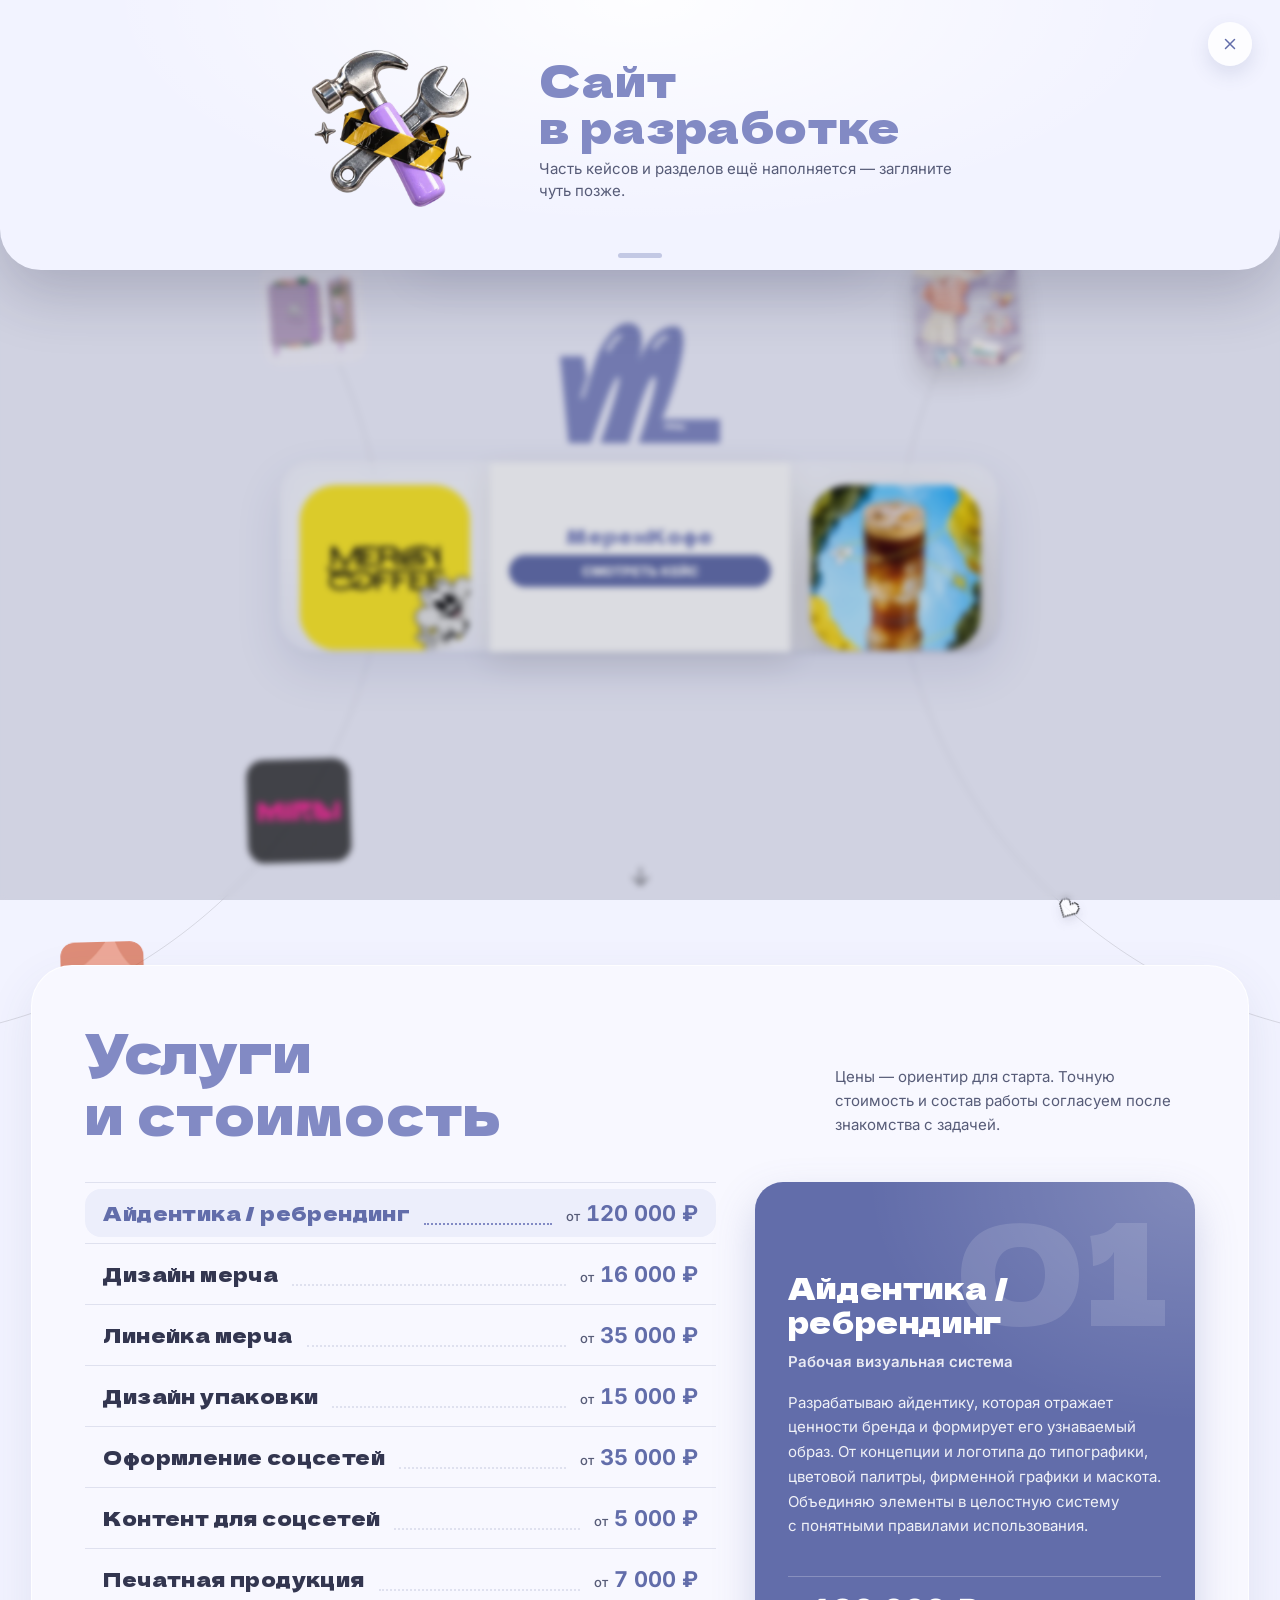
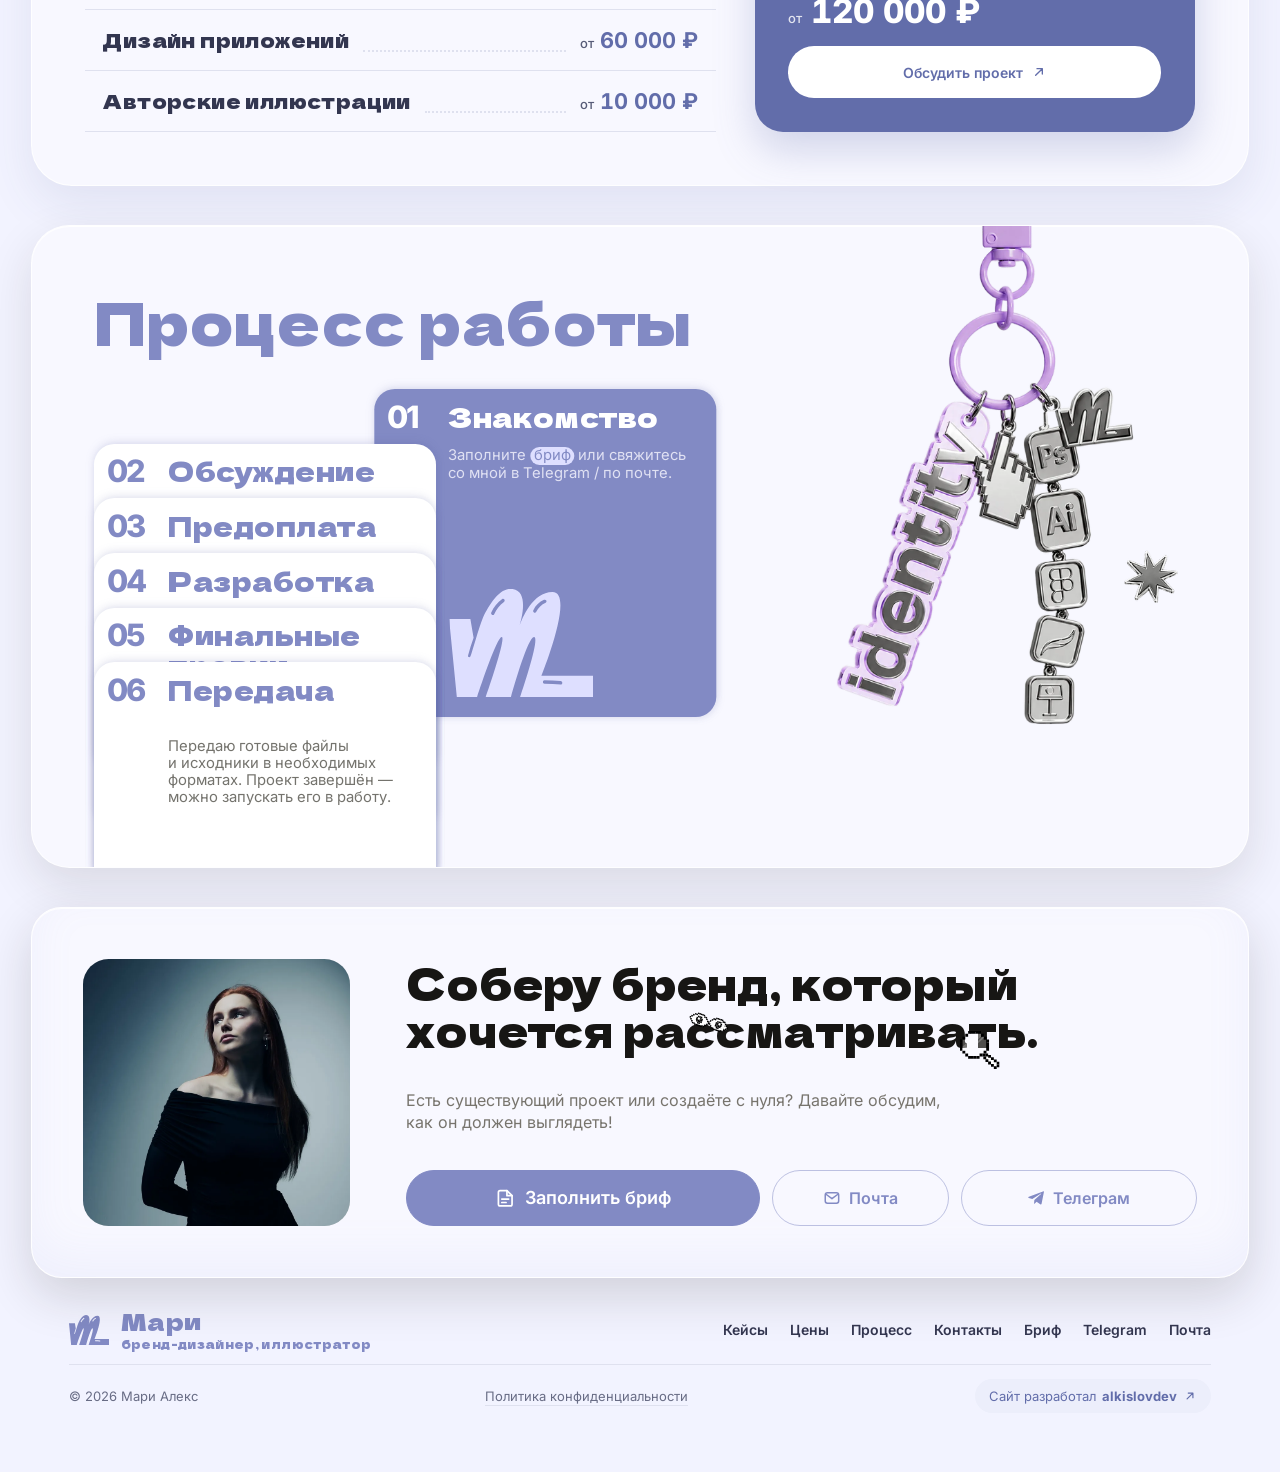
==== index.html @ bc8729d9 "Подвал: логотип и подпись «бренд-дизайнер, иллюстратор» - Слева в подвале маленький логотип Мари, ря" ====
<!doctype html>
<html lang="ru">
  <head>
    <meta charset="utf-8" />
    <script>
      // Opened from a case page: show only the case, the page behind it stays hidden.
      if (/[?&]from=/.test(location.search) && location.hash.indexOf("#case/") === 0) document.documentElement.classList.add("case-from-section");
    </script>
    <meta name="viewport" content="width=device-width, initial-scale=1" />
    <meta
      name="description"
      content="Портфолио Мари Алекс: я создаю айдентику, кампании и цифровое направление для брендов."
    />
    <title>Мари — бренд-дизайнер</title>
    <link rel="canonical" href="https://alexmaridesign.ru/" />
    <link rel="icon" href="./favicon.ico?v=20260916-01" sizes="16x16 32x32 48x48" type="image/x-icon" />
    <link rel="icon" href="./favicon.svg?v=20260916-01" type="image/svg+xml" sizes="any" />
    <link rel="apple-touch-icon" href="./apple-touch-icon.png?v=20260916-01" sizes="180x180" />
    <meta property="og:type" content="website" />
    <meta property="og:locale" content="ru_RU" />
    <meta property="og:site_name" content="Мари" />
    <meta property="og:title" content="Мари — бренд-дизайнер" />
    <meta property="og:description" content="Айдентика, упаковка и визуальные системы для брендов." />
    <meta property="og:url" content="https://alexmaridesign.ru/" />
    <meta property="og:image" content="https://alexmaridesign.ru/assets/og-mari-v1.jpg" />
    <meta property="og:image:type" content="image/jpeg" />
    <meta property="og:image:width" content="1200" />
    <meta property="og:image:height" content="630" />
    <meta property="og:image:alt" content="Обложка портфолио Мари: фирменный знак и карточки Pinhead и Sofacinic." />
    <meta name="twitter:card" content="summary_large_image" />
    <meta name="twitter:title" content="Мари — бренд-дизайнер" />
    <meta name="twitter:description" content="Айдентика, упаковка и визуальные системы для брендов." />
    <meta name="twitter:image" content="https://alexmaridesign.ru/assets/og-mari-v1.jpg" />
    <meta name="twitter:image:alt" content="Обложка портфолио Мари: фирменный знак и карточки Pinhead и Sofacinic." />
    <script type="application/ld+json">
      {
        "@context": "https://schema.org",
        "@type": "ProfessionalService",
        "@id": "https://alexmaridesign.ru/#service",
        "name": "Мари — бренд-дизайнер, иллюстратор",
        "url": "https://alexmaridesign.ru/",
        "image": "https://alexmaridesign.ru/assets/og-mari-v1.jpg",
        "description": "Айдентика, мерч, упаковка, иллюстрации и цифровой дизайн для брендов.",
        "email": "i@alexmaria.ru",
        "priceRange": "от 5 000 ₽",
        "areaServed": "RU",
        "availableLanguage": "ru",
        "sameAs": [
          "https://t.me/alexmari_a"
        ],
        "founder": {
          "@type": "Person",
          "name": "Мари Алекс",
          "jobTitle": "Бренд-дизайнер, иллюстратор",
          "image": "https://alexmaridesign.ru/assets/mari-portrait.webp",
          "url": "https://alexmaridesign.ru/"
        },
        "hasOfferCatalog": {
          "@type": "OfferCatalog",
          "name": "Услуги",
          "itemListElement": [
            {
              "@type": "Offer",
              "itemOffered": {
                "@type": "Service",
                "name": "Айдентика / ребрендинг"
              },
              "priceCurrency": "RUB",
              "priceSpecification": {
                "@type": "PriceSpecification",
                "minPrice": 120000,
                "priceCurrency": "RUB"
              }
            },
            {
              "@type": "Offer",
              "itemOffered": {
                "@type": "Service",
                "name": "Дизайн мерча"
              },
              "priceCurrency": "RUB",
              "priceSpecification": {
                "@type": "PriceSpecification",
                "minPrice": 16000,
                "priceCurrency": "RUB"
              }
            },
            {
              "@type": "Offer",
              "itemOffered": {
                "@type": "Service",
                "name": "Линейка мерча"
              },
              "priceCurrency": "RUB",
              "priceSpecification": {
                "@type": "PriceSpecification",
                "minPrice": 35000,
                "priceCurrency": "RUB"
              }
            },
            {
              "@type": "Offer",
              "itemOffered": {
                "@type": "Service",
                "name": "Дизайн упаковки"
              },
              "priceCurrency": "RUB",
              "priceSpecification": {
                "@type": "PriceSpecification",
                "minPrice": 15000,
                "priceCurrency": "RUB"
              }
            },
            {
              "@type": "Offer",
              "itemOffered": {
                "@type": "Service",
                "name": "Оформление соцсетей"
              },
              "priceCurrency": "RUB",
              "priceSpecification": {
                "@type": "PriceSpecification",
                "minPrice": 35000,
                "priceCurrency": "RUB"
              }
            },
            {
              "@type": "Offer",
              "itemOffered": {
                "@type": "Service",
                "name": "Контент для соцсетей"
              },
              "priceCurrency": "RUB",
              "priceSpecification": {
                "@type": "PriceSpecification",
                "minPrice": 5000,
                "priceCurrency": "RUB"
              }
            },
            {
              "@type": "Offer",
              "itemOffered": {
                "@type": "Service",
                "name": "Печатная продукция"
              },
              "priceCurrency": "RUB",
              "priceSpecification": {
                "@type": "PriceSpecification",
                "minPrice": 7000,
                "priceCurrency": "RUB"
              }
            },
            {
              "@type": "Offer",
              "itemOffered": {
                "@type": "Service",
                "name": "Дизайн приложений"
              },
              "priceCurrency": "RUB",
              "priceSpecification": {
                "@type": "PriceSpecification",
                "minPrice": 60000,
                "priceCurrency": "RUB"
              }
            },
            {
              "@type": "Offer",
              "itemOffered": {
                "@type": "Service",
                "name": "Авторские иллюстрации"
              },
              "priceCurrency": "RUB",
              "priceSpecification": {
                "@type": "PriceSpecification",
                "minPrice": 10000,
                "priceCurrency": "RUB"
              }
            }
          ]
        }
      }
    </script>
    <link rel="preload" href="./assets/fonts/inter-cyrillic-wght-normal.woff2" as="font" type="font/woff2" crossorigin />
    <link rel="preload" href="./assets/fonts/dela-gothic-one-cyrillic-400-normal.woff2" as="font" type="font/woff2" crossorigin />
    <link rel="stylesheet" href="./fonts.css?v=20261117-02" />
    <link rel="stylesheet" href="./styles.css?v=20261118-47" />
  </head>
  <body>
    <svg class="liquid-filter-defs" aria-hidden="true" focusable="false">
      <filter id="liquid-glass-refraction" x="-20%" y="-20%" width="140%" height="140%" color-interpolation-filters="sRGB">
        <feTurbulence type="fractalNoise" baseFrequency="0.012 0.038" numOctaves="2" seed="12" result="grain" />
        <feDisplacementMap in="SourceGraphic" in2="grain" scale="4" xChannelSelector="R" yChannelSelector="G" result="refracted" />
        <feGaussianBlur in="refracted" stdDeviation="0.16" result="softened" />
        <feComponentTransfer in="softened">
          <feFuncR type="linear" slope="1.04" intercept="0.01" />
          <feFuncG type="linear" slope="1.04" intercept="0.01" />
          <feFuncB type="linear" slope="1.06" intercept="0.01" />
        </feComponentTransfer>
      </filter>
    </svg>
    <main class="site">
      <section class="screen" id="top" aria-label="Портфолио Мари">
        <header class="screen-header reveal">
          <div class="brand-small">
            <a href="#top" aria-label="Главный экран">
              <h1 class="brand-title">Мари</h1>
            </a>
            <p class="brand-subtitle">бренд-дизайнер, иллюстратор</p>
          </div>

          <div class="nav-menu" data-cases-menu>
            <nav class="screen-nav" aria-label="Основная навигация">
              <button
                class="cases-menu-trigger"
                type="button"
                aria-expanded="false"
                aria-controls="cases-popover"
                data-cases-menu-trigger
              >
                Кейсы
              </button>
              <a href="#pricing">Цены</a>
              <a href="#process">Процесс работы</a>
              <a href="#contact">Контакты</a>
            </nav>

            <div class="cases-popover" id="cases-popover" data-cases-popover hidden>
              <ul aria-label="Направления работ">
                <li><a href="./cases">Все</a></li>
                <li><a href="./identity">Айдентика</a></li>
                <li><a href="./merch">Мерч</a></li>
                <li><a href="./illustrations">Иллюстрации</a></li>
                <li><a href="./social">Соцсети</a></li>
              </ul>
            </div>
          </div>
        </header>

        <div class="center-logo reveal" style="--reveal-delay: 100ms" aria-hidden="true">
          <img src="./assets/mari-logo.svg" alt="" />
        </div>

        <section class="paired-carousel reveal" style="--reveal-delay: 180ms" data-carousel aria-label="Парная карусель компаний и кейсов">
          <svg class="ring ring-left" viewBox="0 0 100 100" preserveAspectRatio="none" aria-hidden="true">
            <path vector-effect="non-scaling-stroke" />
          </svg>
          <svg class="ring ring-right" viewBox="0 0 100 100" preserveAspectRatio="none" aria-hidden="true">
            <path vector-effect="non-scaling-stroke" />
          </svg>

          <div class="orbit-lane orbit-lane-left" data-company-orbit role="group" aria-label="Компании"></div>
          <div class="orbit-lane orbit-lane-right" data-case-orbit role="group" aria-label="Кейсы"></div>

          <div class="liquid-lens" data-liquid-lens aria-hidden="true">
            <div class="liquid-lens-surface">
              <div class="lens-lane" data-company-lens></div>
              <div class="lens-lane" data-case-lens></div>
            </div>
          </div>

          <article class="spotlight glass" data-spotlight>
            <p class="spotlight-label">выбранная пара</p>
            <h2 data-case-title>Система айдентики</h2>
            <p data-case-copy>
              Я&nbsp;связываю бренд и&nbsp;кейс в&nbsp;одну историю: от&nbsp;идеи до&nbsp;носителей.
            </p>
            <div class="spotlight-meta">
              <span data-company-name>Компания</span>
              <span data-case-type>Кейс</span>
              <span data-case-count>0 материалов</span>
            </div>
            <button
              class="black-button"
              type="button"
              aria-controls="case-dialog"
              aria-haspopup="dialog"
              data-case-dialog-open
            >
              Смотреть кейс
              <svg viewBox="0 0 24 24" aria-hidden="true">
                <path d="M7 17 17 7M9 7h8v8" />
              </svg>
            </button>
          </article>
        </section>

        <div class="screen-actions reveal" style="--reveal-delay: 260ms" aria-label="Быстрые действия">
          <a class="scroll-down" href="#pricing" aria-label="Перейти к услугам и стоимости">
            <svg viewBox="0 0 24 24" aria-hidden="true">
              <path d="M12 4v16M5 13l7 7 7-7" />
            </svg>
          </a>
        </div>
      </section>

      <section class="panel pricing" id="pricing" aria-labelledby="pricing-heading" data-pricing>
        <header class="pricing-heading reveal">
          <h2 id="pricing-heading">Услуги<br /> и&nbsp;стоимость</h2>
          <p class="pricing-lead">Цены&nbsp;— ориентир для&nbsp;старта. Точную стоимость и&nbsp;состав работы согласуем после знакомства с&nbsp;задачей.</p>
        </header>

        <div class="pricing-body reveal">
          <div class="pricing-list">
            <details class="pricing-service" data-brief-service="Айдентика">
              <summary>
                <span class="pricing-index" aria-hidden="true">01</span>
                <span class="pricing-title">
                  <span class="pricing-name">Айдентика / ребрендинг</span>
                  <span class="pricing-caption">Рабочая визуальная система</span>
                </span>
                <span class="pricing-leader" aria-hidden="true"></span>
                <span class="pricing-price"><span>от</span>&nbsp;120&nbsp;000&nbsp;₽</span>
                <span class="pricing-toggle" aria-hidden="true"></span>
              </summary>
              <div class="pricing-details">
                <p>Разрабатываю айдентику, которая отражает ценности бренда и&nbsp;формирует его узнаваемый образ. От&nbsp;концепции и&nbsp;логотипа до&nbsp;типографики, цветовой палитры, фирменной графики и&nbsp;маскота. Объединяю элементы в&nbsp;целостную систему с&nbsp;понятными правилами использования.</p>
                <button class="pricing-order" type="button" aria-haspopup="dialog" data-brief-open data-brief-service="Айдентика">
                  Обсудить проект
                  <svg viewBox="0 0 24 24" aria-hidden="true"><path d="M7 17 17 7M9 7h8v8" /></svg>
                </button>
              </div>
            </details>
            <details class="pricing-service" data-brief-service="Мерч">
              <summary>
                <span class="pricing-index" aria-hidden="true">02</span>
                <span class="pricing-title">
                  <span class="pricing-name">Дизайн мерча</span>
                  <span class="pricing-caption">Который будут носить</span>
                </span>
                <span class="pricing-leader" aria-hidden="true"></span>
                <span class="pricing-price"><span>от</span>&nbsp;16&nbsp;000&nbsp;₽</span>
                <span class="pricing-toggle" aria-hidden="true"></span>
              </summary>
              <div class="pricing-details">
                <p>Создаю мерч на&nbsp;пересечении брендинга, моды и&nbsp;визуальной культуры. Разрабатываю концепции и&nbsp;дизайн одежды, аксессуаров и&nbsp;брендированной продукции с&nbsp;учётом материалов, технологий нанесения и&nbsp;особенностей производства.</p>
                <button class="pricing-order" type="button" aria-haspopup="dialog" data-brief-open data-brief-service="Мерч">
                  Обсудить проект
                  <svg viewBox="0 0 24 24" aria-hidden="true"><path d="M7 17 17 7M9 7h8v8" /></svg>
                </button>
              </div>
            </details>
            <details class="pricing-service" data-brief-service="Мерч">
              <summary>
                <span class="pricing-index" aria-hidden="true">03</span>
                <span class="pricing-title">
                  <span class="pricing-name">Линейка мерча</span>
                  <span class="pricing-caption">Разные айтемы, объединённые одной идеей</span>
                </span>
                <span class="pricing-leader" aria-hidden="true"></span>
                <span class="pricing-price"><span>от</span>&nbsp;35&nbsp;000&nbsp;₽</span>
                <span class="pricing-toggle" aria-hidden="true"></span>
              </summary>
              <div class="pricing-details">
                <p>Разрабатываю коллекции мерча, объединённые общей концепцией и&nbsp;визуальным языком. Продумываю ассортимент, графику, цветовые сочетания и&nbsp;адаптацию дизайна под&nbsp;разные носители.</p>
                <button class="pricing-order" type="button" aria-haspopup="dialog" data-brief-open data-brief-service="Мерч">
                  Обсудить проект
                  <svg viewBox="0 0 24 24" aria-hidden="true"><path d="M7 17 17 7M9 7h8v8" /></svg>
                </button>
              </div>
            </details>
            <details class="pricing-service" data-brief-service="Упаковка">
              <summary>
                <span class="pricing-index" aria-hidden="true">04</span>
                <span class="pricing-title">
                  <span class="pricing-name">Дизайн упаковки</span>
                  <span class="pricing-caption">Первое впечатление о&nbsp;продукте</span>
                </span>
                <span class="pricing-leader" aria-hidden="true"></span>
                <span class="pricing-price"><span>от</span>&nbsp;15&nbsp;000&nbsp;₽</span>
                <span class="pricing-toggle" aria-hidden="true"></span>
              </summary>
              <div class="pricing-details">
                <p>Создаю упаковку, которая выделяет продукт и&nbsp;транслирует характер бренда. Работаю с&nbsp;визуальной концепцией, композицией, типографикой и&nbsp;графикой, учитывая особенности носителя и&nbsp;требования производства.</p>
                <button class="pricing-order" type="button" aria-haspopup="dialog" data-brief-open data-brief-service="Упаковка">
                  Обсудить проект
                  <svg viewBox="0 0 24 24" aria-hidden="true"><path d="M7 17 17 7M9 7h8v8" /></svg>
                </button>
              </div>
            </details>
            <details class="pricing-service" data-brief-service="Соцсети">
              <summary>
                <span class="pricing-index" aria-hidden="true">05</span>
                <span class="pricing-title">
                  <span class="pricing-name">Оформление соцсетей</span>
                  <span class="pricing-caption">Единый визуальный язык бренда в&nbsp;digital</span>
                </span>
                <span class="pricing-leader" aria-hidden="true"></span>
                <span class="pricing-price"><span>от</span>&nbsp;35&nbsp;000&nbsp;₽</span>
                <span class="pricing-toggle" aria-hidden="true"></span>
              </summary>
              <div class="pricing-details">
                <p>Формирую целостный визуальный стиль социальных сетей: от&nbsp;оформления профиля до&nbsp;системы шаблонов и&nbsp;графических элементов. Создаю гибкие решения, которые помогают бренду сохранять узнаваемость и&nbsp;последовательно развивать коммуникацию.</p>
                <button class="pricing-order" type="button" aria-haspopup="dialog" data-brief-open data-brief-service="Соцсети">
                  Обсудить проект
                  <svg viewBox="0 0 24 24" aria-hidden="true"><path d="M7 17 17 7M9 7h8v8" /></svg>
                </button>
              </div>
            </details>
            <details class="pricing-service" data-brief-service="Соцсети">
              <summary>
                <span class="pricing-index" aria-hidden="true">06</span>
                <span class="pricing-title">
                  <span class="pricing-name">Контент для&nbsp;соцсетей</span>
                  <span class="pricing-caption">Полное визуальное сопровождение или единичные посты</span>
                </span>
                <span class="pricing-leader" aria-hidden="true"></span>
                <span class="pricing-price"><span>от</span>&nbsp;5&nbsp;000&nbsp;₽</span>
                <span class="pricing-toggle" aria-hidden="true"></span>
              </summary>
              <div class="pricing-details">
                <p>Разрабатываю графику для&nbsp;социальных сетей и&nbsp;digital-коммуникаций: от&nbsp;отдельных публикаций и&nbsp;сторис до&nbsp;рекламных креативов и&nbsp;серий контента. Адаптирую визуальные решения под&nbsp;формат, площадку и&nbsp;задачи бренда.</p>
                <button class="pricing-order" type="button" aria-haspopup="dialog" data-brief-open data-brief-service="Соцсети">
                  Обсудить проект
                  <svg viewBox="0 0 24 24" aria-hidden="true"><path d="M7 17 17 7M9 7h8v8" /></svg>
                </button>
              </div>
            </details>
            <details class="pricing-service" data-brief-service="Полиграфия">
              <summary>
                <span class="pricing-index" aria-hidden="true">07</span>
                <span class="pricing-title">
                  <span class="pricing-name">Печатная продукция</span>
                  <span class="pricing-caption">Дизайн за&nbsp;пределами экрана</span>
                </span>
                <span class="pricing-leader" aria-hidden="true"></span>
                <span class="pricing-price"><span>от</span>&nbsp;7&nbsp;000&nbsp;₽</span>
                <span class="pricing-toggle" aria-hidden="true"></span>
              </summary>
              <div class="pricing-details">
                <p>Разрабатываю дизайн полиграфии и&nbsp;рекламных материалов: от&nbsp;визиток и&nbsp;буклетов до&nbsp;каталогов, плакатов и&nbsp;POSM. Работаю с&nbsp;композицией, типографикой и&nbsp;визуальной иерархией, подготавливаю макеты к&nbsp;печати с&nbsp;учётом технических требований.</p>
                <button class="pricing-order" type="button" aria-haspopup="dialog" data-brief-open data-brief-service="Полиграфия">
                  Обсудить проект
                  <svg viewBox="0 0 24 24" aria-hidden="true"><path d="M7 17 17 7M9 7h8v8" /></svg>
                </button>
              </div>
            </details>
            <details class="pricing-service" data-brief-service="Приложение">
              <summary>
                <span class="pricing-index" aria-hidden="true">08</span>
                <span class="pricing-title">
                  <span class="pricing-name">Дизайн приложений</span>
                  <span class="pricing-caption">Эстетика, логика и&nbsp;удобство</span>
                </span>
                <span class="pricing-leader" aria-hidden="true"></span>
                <span class="pricing-price"><span>от</span>&nbsp;60&nbsp;000&nbsp;₽</span>
                <span class="pricing-toggle" aria-hidden="true"></span>
              </summary>
              <div class="pricing-details">
                <p>Проектирую пользовательские сценарии и&nbsp;интерфейсы цифровых продуктов. Продумываю структуру экранов, навигацию и&nbsp;визуальную систему, объединяя функциональность, удобство использования и&nbsp;характер бренда.</p>
                <button class="pricing-order" type="button" aria-haspopup="dialog" data-brief-open data-brief-service="Приложение">
                  Обсудить проект
                  <svg viewBox="0 0 24 24" aria-hidden="true"><path d="M7 17 17 7M9 7h8v8" /></svg>
                </button>
              </div>
            </details>
            <details class="pricing-service" data-brief-service="Иллюстрации">
              <summary>
                <span class="pricing-index" aria-hidden="true">09</span>
                <span class="pricing-title">
                  <span class="pricing-name">Авторские иллюстрации</span>
                  <span class="pricing-caption">Уникальная графика с&nbsp;характером</span>
                </span>
                <span class="pricing-leader" aria-hidden="true"></span>
                <span class="pricing-price"><span>от</span>&nbsp;10&nbsp;000&nbsp;₽</span>
                <span class="pricing-toggle" aria-hidden="true"></span>
              </summary>
              <div class="pricing-details">
                <p>Создаю авторские иллюстрации для&nbsp;брендов, продуктов и&nbsp;digital-проектов. Разрабатываю персонажей, графические элементы и&nbsp;иллюстративные серии, которые передают характер бренда и&nbsp;формируют узнаваемый визуальный язык.</p>
                <button class="pricing-order" type="button" aria-haspopup="dialog" data-brief-open data-brief-service="Иллюстрации">
                  Обсудить проект
                  <svg viewBox="0 0 24 24" aria-hidden="true"><path d="M7 17 17 7M9 7h8v8" /></svg>
                </button>
              </div>
            </details>
          </div>

          <div class="book-controls pricing-controls" role="group" aria-label="Листать услуги" data-pricing-controls hidden>
            <button class="book-arrow" type="button" aria-label="Предыдущая услуга" data-pricing-prev>
              <svg viewBox="0 0 24 24" aria-hidden="true"><path d="m15 18-6-6 6-6" /></svg>
            </button>
            <span class="book-counter" aria-live="polite" data-pricing-counter>01 / 09</span>
            <button class="book-arrow" type="button" aria-label="Следующая услуга" data-pricing-next>
              <svg viewBox="0 0 24 24" aria-hidden="true"><path d="m9 18 6-6-6-6" /></svg>
            </button>
          </div>

          <aside class="pricing-card" aria-live="polite" data-pricing-card hidden>
            <div class="pricing-card-body" data-pricing-card-body>
              <span class="pricing-card-ghost" aria-hidden="true" data-pricing-card-ghost></span>
              <h3 class="pricing-card-name" data-pricing-card-name></h3>
              <p class="pricing-card-caption" data-pricing-card-caption></p>
              <p class="pricing-card-text" data-pricing-card-text></p>
              <div class="pricing-card-footer">
                <p class="pricing-card-price" data-pricing-card-price></p>
                <button class="pricing-card-cta" type="button" aria-haspopup="dialog" data-brief-open data-pricing-card-cta>
                  Обсудить проект
                  <svg viewBox="0 0 24 24" aria-hidden="true"><path d="M7 17 17 7M9 7h8v8" /></svg>
                </button>
              </div>
            </div>
          </aside>
        </div>
      </section>

      <section class="panel process" id="process">
        <div class="process-keychain" aria-hidden="true">
          <svg class="process-keychain-art" viewBox="218 0 863 1447" focusable="false">
            <defs>
              <image id="process-keychain-image" href="./assets/process-keychain.webp" width="1408" height="1759" />
              <!-- Separate only unobscured links; preserve the original artwork and overlapping joints. -->
              <clipPath id="process-keychain-base">
                <path d="M0 0H1408V960H750V1759H0Z" />
              </clipPath>
              <clipPath id="process-keychain-figma"><path d="M750 950H970V1128H750Z" /></clipPath>
              <clipPath id="process-keychain-procreate"><path d="M750 1119H970V1288H750Z" /></clipPath>
              <clipPath id="process-keychain-tilda"><path d="M750 1278H930V1455H750Z" /></clipPath>
              <mask id="process-keychain-metal" maskUnits="userSpaceOnUse" x="0" y="0" width="1408" height="1759" style="mask-type: alpha">
                <use href="#process-keychain-image" />
              </mask>
              <linearGradient id="process-keychain-light">
                <stop offset="0" stop-color="#fff" stop-opacity="0" />
                <stop offset="0.5" stop-color="#fff" stop-opacity="0.48" />
                <stop offset="1" stop-color="#fff" stop-opacity="0" />
              </linearGradient>
            </defs>
            <g class="process-keychain-swing">
              <use href="#process-keychain-image" clip-path="url(#process-keychain-base)" />
              <g class="process-keychain-link" style="--joint: 863px 954px; --delay: -0.8s">
                <use href="#process-keychain-image" clip-path="url(#process-keychain-figma)" />
                <g class="process-keychain-link" style="--joint: 866px 1124px; --delay: -1.4s">
                  <use href="#process-keychain-image" clip-path="url(#process-keychain-procreate)" />
                  <g class="process-keychain-link" style="--joint: 838px 1283px; --delay: -2s">
                    <use href="#process-keychain-image" clip-path="url(#process-keychain-tilda)" />
                  </g>
                </g>
              </g>
              <g clip-path="url(#process-keychain-base)">
                <g mask="url(#process-keychain-metal)">
                  <path class="process-keychain-sheen" d="M-500 0H-240L360 1759H100Z" fill="url(#process-keychain-light)" stroke="none" />
                </g>
              </g>
              <path class="process-keychain-glint" d="m818 311 3 14 14 3-14 3-3 14-3-14-14-3 14-3Z" />
              <path class="process-keychain-glint" style="--delay: -2.5s" d="m1010 607 3 12 12 3-12 3-3 12-3-12-12-3 12-3Z" />
              <path class="process-keychain-glint" style="--delay: -4.2s" d="m399 1228 3 13 13 3-13 3-3 13-3-13-13-3 13-3Z" />
            </g>
          </svg>
        </div>
        <div class="process-star" aria-hidden="true">
          <img src="./assets/process-star.png" alt="" width="135" height="135" loading="lazy" decoding="async" />
        </div>
        <div class="panel-heading reveal">
          <h2>Процесс работы</h2>
        </div>
        <div class="process-accordion reveal">
          <div class="step-stack" data-process-stack aria-label="Этапы процесса работы">
            <article class="step" data-process-step>
              <div class="step-card">
                <h3 class="step-heading">
                  <button
                    class="step-select"
                    type="button"
                    id="process-step-1"
                    aria-expanded="false"
                    aria-controls="process-panel-1"
                    data-process-step-select
                  >
                    <span class="step-number">01</span>
                    <span class="step-title">Знакомство</span>
                  </button>
                </h3>
                <div class="step-panel" id="process-panel-1" role="region" aria-labelledby="process-step-1">
                  <div class="step-panel-clip">
                    <div class="step-copy">
                      <p>Заполните <button class="step-brief-link" type="button" aria-haspopup="dialog" data-brief-open>бриф</button> или&nbsp;свяжитесь со&nbsp;мной в&nbsp;Telegram&nbsp;/&nbsp;по&nbsp;почте.</p>
                    </div>
                    <span class="step-logo" aria-hidden="true"></span>
                  </div>
                </div>
              </div>
            </article>
            <article class="step" data-process-step>
              <div class="step-card">
                <h3 class="step-heading">
                  <button
                    class="step-select"
                    type="button"
                    id="process-step-2"
                    aria-expanded="false"
                    aria-controls="process-panel-2"
                    data-process-step-select
                  >
                    <span class="step-number">02</span>
                    <span class="step-title">Обсуждение</span>
                  </button>
                </h3>
                <div class="step-panel" id="process-panel-2" role="region" aria-labelledby="process-step-2">
                  <div class="step-panel-clip">
                    <div class="step-copy">
                      <p>Проведём видеовстречу, чтобы обсудить детали проекта, сроки, формат работы и&nbsp;стоимость.</p>
                    </div>
                    <span class="step-logo" aria-hidden="true"></span>
                  </div>
                </div>
              </div>
            </article>
            <article class="step" data-process-step>
              <div class="step-card">
                <h3 class="step-heading">
                  <button
                    class="step-select"
                    type="button"
                    id="process-step-3"
                    aria-expanded="false"
                    aria-controls="process-panel-3"
                    data-process-step-select
                  >
                    <span class="step-number">03</span>
                    <span class="step-title">Предоплата</span>
                  </button>
                </h3>
                <div class="step-panel" id="process-panel-3" role="region" aria-labelledby="process-step-3">
                  <div class="step-panel-clip">
                    <div class="step-copy">
                      <p>После согласования условий фиксируем договорённости и&nbsp;начинаем работу после внесения предоплаты.</p>
                    </div>
                    <span class="step-logo" aria-hidden="true"></span>
                  </div>
                </div>
              </div>
            </article>
            <article class="step" data-process-step>
              <div class="step-card">
                <h3 class="step-heading">
                  <button
                    class="step-select"
                    type="button"
                    id="process-step-4"
                    aria-expanded="false"
                    aria-controls="process-panel-4"
                    data-process-step-select
                  >
                    <span class="step-number">04</span>
                    <span class="step-title">Разработка</span>
                  </button>
                </h3>
                <div class="step-panel" id="process-panel-4" role="region" aria-labelledby="process-step-4">
                  <div class="step-panel-clip">
                    <div class="step-copy">
                      <p>Разрабатываю дизайн и&nbsp;представляю первый вариант. После обсуждения вносим первую итерацию правок.</p>
                    </div>
                    <span class="step-logo" aria-hidden="true"></span>
                  </div>
                </div>
              </div>
            </article>
            <article class="step" data-process-step>
              <div class="step-card">
                <h3 class="step-heading">
                  <button
                    class="step-select"
                    type="button"
                    id="process-step-5"
                    aria-expanded="false"
                    aria-controls="process-panel-5"
                    data-process-step-select
                  >
                    <span class="step-number">05</span>
                    <span class="step-title">Финальные правки</span>
                  </button>
                </h3>
                <div class="step-panel" id="process-panel-5" role="region" aria-labelledby="process-step-5">
                  <div class="step-panel-clip">
                    <div class="step-copy">
                      <p>При&nbsp;необходимости проводим дополнительный созвон и&nbsp;вносим вторую итерацию правок, чтобы довести проект до&nbsp;финального результата.</p>
                    </div>
                    <span class="step-logo" aria-hidden="true"></span>
                  </div>
                </div>
              </div>
            </article>
            <article class="step step--final" data-process-step>
              <div class="step-card">
                <h3 class="step-heading">
                  <button
                    class="step-select"
                    type="button"
                    id="process-step-6"
                    aria-pressed="true"
                    aria-label="06 Передача — свернуть предыдущие этапы"
                    aria-controls="process-panel-1 process-panel-2 process-panel-3 process-panel-4 process-panel-5"
                    data-process-step-select
                  >
                    <span class="step-number">06</span>
                    <span class="step-title">Передача</span>
                  </button>
                </h3>
                <div class="step-panel" id="process-panel-6" role="region" aria-labelledby="process-step-6">
                  <div class="step-panel-clip">
                    <div class="step-copy">
                      <p>Передаю готовые файлы и&nbsp;исходники в&nbsp;необходимых форматах. Проект завершён — можно запускать его в&nbsp;работу.</p>
                    </div>
                    <span class="step-logo" aria-hidden="true"></span>
                  </div>
                </div>
              </div>
            </article>
          </div>
        </div>
      </section>

      <section class="contact glass reveal" id="contact">
        <img
          class="contact-photo"
          src="./assets/mari-portrait.webp"
          alt="Мари Алекс"
          width="900"
          height="1125"
          loading="lazy"
          decoding="async"
        />

        <div class="contact-content">
          <h2>
            <span>Соберу бренд, который</span>
            <span class="contact-title-line">
              хочется
              <span class="contact-decorated-word"
                >ра<span class="contact-letter-anchor contact-eyes-anchor"
                  >сс<img
                    class="contact-title-decor contact-eyes"
                    src="./assets/contact-eyes.svg"
                    alt=""
                    aria-hidden="true"
                    draggable="false"
                  /></span
                >матрив<span class="contact-letter-anchor contact-loupe-anchor"
                  >ат<img
                    class="contact-title-decor contact-loupe"
                    src="./assets/contact-loupe.svg?v=20261010-01"
                    alt=""
                    aria-hidden="true"
                    draggable="false"
                  /></span
                >ь.</span
              >
            </span>
          </h2>
          <p class="contact-copy">
            Есть существующий проект или создаёте с&nbsp;нуля? Давайте обсудим,<br />
            как он должен выглядеть!
          </p>
          <div class="contact-actions" role="group" aria-label="Бриф и связь с Марией">
            <button class="process-button process-button--primary contact-button" type="button" aria-haspopup="dialog" data-brief-open>
              <svg viewBox="0 0 24 24" aria-hidden="true" focusable="false">
                <path d="M14 3H6a2 2 0 0 0-2 2v14a2 2 0 0 0 2 2h12a2 2 0 0 0 2-2V9l-6-6Z" />
                <path d="M14 3v6h6M8 13h8M8 17h5" />
              </svg>
              <span>Заполнить бриф</span>
            </button>
            <div class="process-contact-actions">
              <a class="process-button contact-button" href="mailto:i@alexmaria.ru?subject=%D0%A0%D0%B0%D0%B7%D1%80%D0%B0%D0%B1%D0%BE%D1%82%D0%BA%D0%B0%20%D0%B4%D0%B8%D0%B7%D0%B0%D0%B9%D0%BD%D0%B0">
                <svg viewBox="0 0 24 24" aria-hidden="true" focusable="false">
                  <rect x="3" y="5" width="18" height="14" rx="3" />
                  <path d="m4 7 8 6 8-6" />
                </svg>
                <span>Почта</span>
              </a>
              <a class="process-button contact-button" href="https://t.me/alexmari_a">
                <svg class="process-telegram-icon" viewBox="0 0 24 24" aria-hidden="true" focusable="false">
                  <path d="m21.4 3.8-3.2 16c-.2 1.1-.9 1.3-1.8.8l-4.9-3.6-2.4 2.3c-.3.3-.5.5-1 .5l.4-5 9-8.2c.4-.4-.1-.6-.6-.3L5.8 13.4 1 11.9c-1-.3-1-1 .2-1.4L20 3.2c.9-.3 1.6.2 1.4.6Z" />
                </svg>
                <span>Телеграм</span>
              </a>
            </div>
          </div>
        </div>
      </section>

      <footer class="site-footer reveal">
        <div class="footer-row">
          <a class="footer-brand" href="./" aria-label="Мари, бренд-дизайнер, иллюстратор — на главную">
            <img class="footer-logo" src="./assets/mari-logo.svg" alt="" width="28" height="21" />
            <span class="footer-brand-text">
              <span class="footer-name">Мари</span>
              <span class="footer-tagline">бренд-дизайнер, иллюстратор</span>
            </span>
          </a>
          <nav class="footer-links" aria-label="Навигация в подвале">
            <a href="./cases">Кейсы</a>
            <a href="./#pricing">Цены</a>
            <a href="./#process">Процесс</a>
            <a href="./#contact">Контакты</a>
            <a href="./#brief" data-brief-open>Бриф</a>
            <a href="https://t.me/alexmari_a" target="_blank" rel="noopener">Telegram</a>
            <a href="mailto:i@alexmaria.ru">Почта</a>
          </nav>
        </div>
        <div class="footer-row footer-legal">
          <span>© 2026 Мари Алекс</span>
          <a href="./privacy">Политика конфиденциальности</a>
          <a class="footer-dev" href="https://alkislovdev.ru/" target="_blank" rel="noopener">
            Сайт разработал <strong>alkislovdev</strong>
            <svg viewBox="0 0 24 24" aria-hidden="true" focusable="false"><path d="M7 17 17 7M9 7h8v8" /></svg>
          </a>
        </div>
      </footer>
    </main>

    <dialog
      class="case-dialog"
      id="case-dialog"
      aria-labelledby="case-dialog-title"
      aria-describedby="case-dialog-copy"
      data-case-dialog
    >
      <nav class="case-dialog-stack" aria-label="Соседние кейсы">
        <button class="case-dialog-stack-card case-dialog-stack-card--previous" type="button" data-case-stack-direction="-1" aria-label="Открыть предыдущий кейс: Pinhead">
          <img src="./assets/visual-in-development.png" alt="" data-case-stack-previous-image />
          <span data-case-stack-previous-title>Pinhead</span>
          <span class="case-stack-arrow" aria-hidden="true"><svg viewBox="0 0 24 24" fill="none" stroke="currentColor" stroke-width="1.8" stroke-linecap="round" stroke-linejoin="round"><path d="m14 6-6 6 6 6" /></svg></span>
        </button>
        <button class="case-dialog-stack-card case-dialog-stack-card--next" type="button" data-case-stack-direction="1" aria-label="Открыть следующий кейс: Mirai">
          <img src="./assets/visual-in-development.png" alt="" data-case-stack-next-image />
          <span data-case-stack-next-title>Mirai</span>
          <span class="case-stack-arrow" aria-hidden="true"><svg viewBox="0 0 24 24" fill="none" stroke="currentColor" stroke-width="1.8" stroke-linecap="round" stroke-linejoin="round"><path d="m10 6 6 6-6 6" /></svg></span>
        </button>
      </nav>
      <div class="case-stack-hints" aria-hidden="true">
        <div class="case-stack-hint--previous"><span class="case-stack-hint-direction">Предыдущий кейс</span><strong data-case-stack-previous-hint>Pinhead</strong></div>
        <div class="case-stack-hint--next"><span class="case-stack-hint-direction">Следующий кейс</span><strong data-case-stack-next-hint>Mirai</strong></div>
      </div>
      <article class="case-dialog-card">
        <div class="case-reader-surface" data-case-reader-surface>
          <header class="case-dialog-topbar">
            <div class="case-dialog-brand">
              <img src="./assets/company-meren-coffee.webp" alt="" data-case-dialog-company-image />
              <span id="case-dialog-title" data-case-dialog-title>МеренКофе</span>
            </div>
            <span class="case-dialog-counter" data-case-dialog-counter>01 / 05</span>
            <button
              class="case-dialog-close"
              type="button"
              aria-label="Закрыть кейс"
              data-case-dialog-close
            >
              <svg viewBox="0 0 24 24" aria-hidden="true">
                <path d="m6 6 12 12M18 6 6 18" />
              </svg>
            </button>
          </header>

          <div class="case-reader-layout">
            <aside class="case-reader-sidebar">
              <nav class="case-reader-contents" aria-label="Содержание кейса">
                <a href="#case-section-about" class="is-active" aria-current="location" data-case-section-link="about">О&nbsp;проекте</a>
                <a href="#case-section-task" data-case-section-link="task">Задача</a>
                <a href="#case-section-stages" data-case-section-link="stages">Этапы работы</a>
                <a href="#case-section-result" data-case-section-link="result">Результат</a>
              </nav>
            </aside>

            <div class="case-reader-main" data-case-reader-scroll tabindex="0" role="region" aria-label="История проекта">
              <section class="case-reader-section case-reader-section--about" id="case-section-about" data-case-section="about" tabindex="-1" aria-labelledby="case-reader-heading">
                <button class="case-reader-cover" type="button" data-case-reader-cover aria-label="Увеличить визуал кейса МеренКофе">
                  <img src="./assets/visual-in-development.png" alt="Визуал кейса МеренКофе в разработке" data-case-dialog-case-image data-case-dialog-crop="placeholder" />
                </button>
                <div class="case-dialog-intro">
                  <h2 class="case-reader-title" id="case-reader-heading" data-case-reader-heading tabindex="-1">МеренКофе</h2>
                  <p class="case-dialog-kind" data-case-dialog-kind>кофейный бренд</p>
                  <div id="case-dialog-copy" class="case-dialog-copy case-reader-prose" data-case-dialog-copy>
                    <p class="case-reader-paragraph">Я&nbsp;собираю знак, упаковку, визуалы и&nbsp;правила кампании.</p>
                  </div>
                </div>

                <dl class="case-dialog-meta">
                  <div><dt>Компания</dt><dd data-case-dialog-company>МеренКофе</dd></div>
                  <div><dt>Направление</dt><dd data-case-dialog-type>айдентика / упаковка</dd></div>
                  <div><dt>Объём</dt><dd data-case-dialog-count>24 материала</dd></div>
                </dl>
              </section>

              <section class="case-reader-section" id="case-section-task" data-case-section="task" tabindex="-1" aria-labelledby="case-task-heading">
                <h3 id="case-task-heading">Задача</h3>
                <div class="case-reader-prose" data-case-reader-task></div>
              </section>

              <section class="case-reader-section" id="case-section-stages" data-case-section="stages" tabindex="-1" aria-labelledby="case-stages-heading">
                <h3 id="case-stages-heading">Этапы работы</h3>
                <div class="case-reader-stages" data-case-reader-stages></div>
              </section>

              <section class="case-reader-section" id="case-section-result" data-case-section="result" tabindex="-1" aria-labelledby="case-result-heading">
                <h3 id="case-result-heading">Результат</h3>
                <div class="case-reader-prose" data-case-reader-result></div>
                <div class="case-reader-gallery" data-case-reader-gallery></div>
              </section>

              <nav class="case-dialog-navigation" aria-label="Другие кейсы">
                <button class="case-dialog-nav-button" type="button" data-case-dialog-prev>
                  <svg viewBox="0 0 24 24" aria-hidden="true"><path d="m15 18-6-6 6-6" /></svg>
                  <span><small>Предыдущий</small><strong data-case-dialog-prev-title>Pinhead</strong></span>
                </button>
                <button class="case-dialog-nav-button case-dialog-nav-button--next" type="button" data-case-dialog-next>
                  <span><small>Следующий</small><strong data-case-dialog-next-title>Mirai</strong></span>
                  <svg viewBox="0 0 24 24" aria-hidden="true"><path d="m9 18 6-6-6-6" /></svg>
                </button>
              </nav>
            </div>
          </div>
        </div>

        <section class="case-image-viewer" data-case-image-viewer hidden aria-label="Просмотр изображения">
          <header class="case-image-viewer-topbar">
            <button class="case-image-viewer-back" type="button" data-case-image-viewer-back>
              <svg viewBox="0 0 24 24" aria-hidden="true"><path d="m15 18-6-6 6-6" /></svg>
              Вернуться к&nbsp;кейсу
            </button>
            <span class="case-image-viewer-label">Просмотр изображения</span>
          </header>
          <figure class="case-image-viewer-frame" tabindex="0" aria-label="Изображение и подпись">
            <img alt="" data-case-image-viewer-image />
            <figcaption data-case-image-viewer-caption></figcaption>
          </figure>
        </section>
      </article>
    </dialog>

    <dialog class="brief-dialog" id="brief-dialog" aria-labelledby="brief-title" data-brief-dialog>
      <div class="brief-card">
        <aside class="brief-aside">
          <h2 id="brief-title">Бриф</h2>
          <p class="brief-lead">Пара минут&nbsp;— и&nbsp;я&nbsp;пойму задачу.<span class="brief-long"> Ответы соберутся в&nbsp;одно сообщение.</span></p>
          <figure class="brief-person">
            <img src="./assets/mari-portrait.webp" alt="" width="900" height="1125" decoding="async" />
            <figcaption>
              <strong>Мари Алекс</strong>
              <span>бренд-дизайнер, иллюстратор</span>
            </figcaption>
          </figure>
          <div class="brief-contacts">
            <a href="https://t.me/alexmari_a" target="_blank" rel="noopener" aria-label="Telegram: @alexmari_a">
              <svg viewBox="0 0 24 24" aria-hidden="true" focusable="false">
                <path d="m21.4 3.8-3.2 16c-.2 1.1-.9 1.3-1.8.8l-4.9-3.6-2.4 2.3c-.3.3-.5.5-1 .5l.4-5 9-8.2c.4-.4-.1-.6-.6-.3L5.8 13.4 1 11.9c-1-.3-1-1 .2-1.4L20 3.2c.9-.3 1.6.2 1.4.6Z" />
              </svg>
              Telegram
            </a>
            <a href="mailto:i@alexmaria.ru" aria-label="Почта: i@alexmaria.ru">
              <svg class="brief-contact-line" viewBox="0 0 24 24" aria-hidden="true" focusable="false">
                <rect x="3" y="5" width="18" height="14" rx="3" />
                <path d="m4 7 8 6 8-6" />
              </svg>
              Mail
            </a>
          </div>
        </aside>

        <form class="brief-form" method="dialog" novalidate data-brief-form>
          <button class="case-dialog-close brief-close" type="button" aria-label="Закрыть бриф" data-brief-close>
            <svg viewBox="0 0 24 24" aria-hidden="true">
              <path d="m6 6 12 12M18 6 6 18" />
            </svg>
          </button>

          <div class="brief-fields">
            <label class="brief-field brief-field--name">
              <span class="brief-label">Как вас зовут</span>
              <input class="brief-input" type="text" name="name" autocomplete="given-name" required maxlength="60" />
            </label>

            <fieldset class="brief-field brief-field--services">
              <legend class="brief-label">Что нужно <small>можно несколько</small></legend>
              <div class="brief-chips">
                <label class="brief-chip"><input type="checkbox" name="service" value="Айдентика" /><span>Айдентика</span></label>
                <label class="brief-chip"><input type="checkbox" name="service" value="Мерч" /><span>Мерч</span></label>
                <label class="brief-chip"><input type="checkbox" name="service" value="Упаковка" /><span>Упаковка</span></label>
                <label class="brief-chip"><input type="checkbox" name="service" value="Соцсети" /><span>Соцсети</span></label>
                <label class="brief-chip"><input type="checkbox" name="service" value="Полиграфия" /><span>Полиграфия</span></label>
                <label class="brief-chip"><input type="checkbox" name="service" value="Приложение" /><span>Приложение</span></label>
                <label class="brief-chip"><input type="checkbox" name="service" value="Иллюстрации" /><span>Иллюстрации</span></label>
                <label class="brief-chip"><input type="checkbox" name="service" value="Пока не знаю" /><span>Пока не знаю</span></label>
              </div>
            </fieldset>

            <label class="brief-field brief-field--about">
              <span class="brief-label">Расскажите о&nbsp;проекте</span>
              <textarea class="brief-input" name="about" rows="4" required maxlength="1200" placeholder="Чем занимается бренд, что уже есть и что хочется получить"></textarea>
            </label>

            <fieldset class="brief-field brief-field--deadline">
              <legend class="brief-label">Сроки</legend>
              <div class="brief-chips">
                <label class="brief-chip"><input type="radio" name="deadline" value="Срочно" /><span>Срочно</span></label>
                <label class="brief-chip"><input type="radio" name="deadline" value="В течение месяца" /><span>В течение месяца</span></label>
                <label class="brief-chip"><input type="radio" name="deadline" value="Не горит" /><span>Не горит</span></label>
              </div>
            </fieldset>

            <label class="brief-field brief-field--budget">
              <span class="brief-label">Бюджет <small>если уже понятен</small></span>
              <input class="brief-input" type="text" name="budget" inputmode="text" maxlength="60" placeholder="До 100 000 ₽" />
            </label>
          </div>

          <footer class="brief-footer">
            <div class="brief-actions">
              <button class="process-button process-button--primary" type="submit" value="telegram" data-brief-send="telegram">
                <svg class="process-telegram-icon" viewBox="0 0 24 24" aria-hidden="true" focusable="false">
                  <path d="m21.4 3.8-3.2 16c-.2 1.1-.9 1.3-1.8.8l-4.9-3.6-2.4 2.3c-.3.3-.5.5-1 .5l.4-5 9-8.2c.4-.4-.1-.6-.6-.3L5.8 13.4 1 11.9c-1-.3-1-1 .2-1.4L20 3.2c.9-.3 1.6.2 1.4.6Z" />
                </svg>
                <span><span class="brief-long">Отправить в&nbsp;Telegram</span><span class="brief-short">В&nbsp;Telegram</span></span>
              </button>
              <button class="process-button" type="submit" value="mail" data-brief-send="mail">
                <svg viewBox="0 0 24 24" aria-hidden="true" focusable="false">
                  <rect x="3" y="5" width="18" height="14" rx="3" />
                  <path d="m4 7 8 6 8-6" />
                </svg>
                <span><span class="brief-long">Отправить письмом</span><span class="brief-short">Письмом</span></span>
              </button>
            </div>
            <p class="brief-status" role="status" aria-live="polite" data-brief-status></p>
            <p class="brief-note"><span class="brief-long">Сайт ничего не&nbsp;сохраняет: откроется готовое сообщение, отправляете его вы сами.</span><span class="brief-short">Сайт ничего не&nbsp;сохраняет, сообщение отправляете вы.</span> <a href="./privacy" target="_blank" rel="noopener">Политика конфиденциальности</a></p>
          </footer>
        </form>
      </div>
    </dialog>

    <script src="./cases-data.js?v=20261118-05"></script>
    <script src="./script.js?v=20261118-10"></script>
    <script src="./dev-notice.js?v=20261118-08" defer></script>
  </body>
</html>
---- fonts.css ----
/* Self-hosted fonts (SIL Open Font License 1.1): Inter variable 100–900, Dela Gothic One 400. */

@font-face {
  font-family: "Inter";
  font-style: normal;
  font-weight: 100 900;
  font-display: swap;
  src: url("./assets/fonts/inter-cyrillic-wght-normal.woff2") format("woff2");
  unicode-range: U+0301,U+0400-045F,U+0490-0491,U+04B0-04B1,U+2116;
}

@font-face {
  font-family: "Inter";
  font-style: normal;
  font-weight: 100 900;
  font-display: swap;
  src: url("./assets/fonts/inter-latin-ext-wght-normal.woff2") format("woff2");
  unicode-range: U+0100-02BA,U+02BD-02C5,U+02C7-02CC,U+02CE-02D7,U+02DD-02FF,U+0304,U+0308,U+0329,U+1D00-1DBF,U+1E00-1E9F,U+1EF2-1EFF,U+2020,U+20A0-20AB,U+20AD-20C0,U+2113,U+2C60-2C7F,U+A720-A7FF;
}

@font-face {
  font-family: "Inter";
  font-style: normal;
  font-weight: 100 900;
  font-display: swap;
  src: url("./assets/fonts/inter-latin-wght-normal.woff2") format("woff2");
  unicode-range: U+0000-00FF,U+0131,U+0152-0153,U+02BB-02BC,U+02C6,U+02DA,U+02DC,U+0304,U+0308,U+0329,U+2000-206F,U+20AC,U+2122,U+2191,U+2193,U+2212,U+2215,U+FEFF,U+FFFD;
}

@font-face {
  font-family: "Dela Gothic One";
  font-style: normal;
  font-weight: 400;
  font-display: swap;
  src: url("./assets/fonts/dela-gothic-one-cyrillic-400-normal.woff2") format("woff2");
  unicode-range: U+0301,U+0400-045F,U+0490-0491,U+04B0-04B1,U+2116;
}

@font-face {
  font-family: "Dela Gothic One";
  font-style: normal;
  font-weight: 400;
  font-display: swap;
  src: url("./assets/fonts/dela-gothic-one-latin-ext-400-normal.woff2") format("woff2");
  unicode-range: U+0100-02BA,U+02BD-02C5,U+02C7-02CC,U+02CE-02D7,U+02DD-02FF,U+0304,U+0308,U+0329,U+1D00-1DBF,U+1E00-1E9F,U+1EF2-1EFF,U+2020,U+20A0-20AB,U+20AD-20C0,U+2113,U+2C60-2C7F,U+A720-A7FF;
}

@font-face {
  font-family: "Dela Gothic One";
  font-style: normal;
  font-weight: 400;
  font-display: swap;
  src: url("./assets/fonts/dela-gothic-one-latin-400-normal.woff2") format("woff2");
  unicode-range: U+0000-00FF,U+0131,U+0152-0153,U+02BB-02BC,U+02C6,U+02DA,U+02DC,U+0304,U+0308,U+0329,U+2000-206F,U+20AC,U+2122,U+2191,U+2193,U+2212,U+2215,U+FEFF,U+FFFD;
}
---- styles.css ----
:root {
  --section-paper: #f8f8ff;
  --ink: #171614;
  --line: rgba(23, 22, 20, 0.13);
  --glass: rgba(255, 255, 255, 0.58);
  /* Lighter glass for menus that float over the page: more of it shows through. */
  --glass-popover: rgba(248, 249, 255, 0.42);
  --violet: #8794eb;
  --accent: #828ac4;
  --accent-text: #626daa;
  --accent-hover: #535e99;
  --ink-violet: #333650;
  --text-muted: #575c78;
  --text-subtle: #686c85;
  --hairline: #dfe1ef;
  --surface-tint: #eceefb;
  --text-body: 15px;
  --text-caption: 13px;
  --radius-panel: clamp(28px, 3.2vw, 44px);
  --radius-card: 28px;
  --radius-row: 16px;
  --radius-thumb: 12px;
  --row-marker-inset: 6px;
  --tap-target: 44px;
  --brief-width: 1000px;
  --brief-aside-width: clamp(260px, 28vw, 320px);
  --pricing-card-head: clamp(44px, 4.4vw, 60px);
  --pricing-price-size: clamp(28px, 2.6vw, 34px);
  --pricing-cta-h: 52px;
  --pricing-footer-gap: 18px;
  --font-display: "Dela Gothic One", Inter, sans-serif;
  --field-border: rgba(130, 138, 196, 0.34);
  --chip-surface: var(--surface-tint);
  --paper: #f6f1e3;
  --paper-edge: #e4dcc6;
  --paper-ink: #3d3a33;
  --paper-grain: url("data:image/svg+xml,%3Csvg xmlns='http://www.w3.org/2000/svg' width='160' height='160'%3E%3Cfilter id='n'%3E%3CfeTurbulence type='fractalNoise' baseFrequency='.9' numOctaves='2' stitchTiles='stitch'/%3E%3CfeColorMatrix values='0 0 0 0 .24 0 0 0 0 .22 0 0 0 0 .18 0 0 0 .13 0'/%3E%3C/filter%3E%3Crect width='100%25' height='100%25' filter='url(%23n)'/%3E%3C/svg%3E");
  --book-cover: #b397bc;
  --book-ribbon: #bc88ce;
  --book-elastic: #a47bd6;
  --motion-turn: 1000ms;
  --motion-page: 820ms;
  --motion-page-ease: cubic-bezier(0.45, 0.05, 0.2, 1);
  --heading-letter-spacing: 0.02em;
  --motion-fast: 160ms;
  --motion-ui: 220ms;
  --motion-panel: 420ms;
  --motion-reveal: 600ms;
  --motion-ease: cubic-bezier(0.22, 1, 0.36, 1);
  --motion-exit-ease: cubic-bezier(0.4, 0, 1, 1);
}

* {
  box-sizing: border-box;
}

/* No rubber-band pull past the top or bottom: the page stays pinned to the window edge.
   Only on the root: body is a scroll box of its own (overflow-x), and overscroll-behavior on
   it would stop every swipe and wheel from reaching the page. */
html {
  overscroll-behavior-y: none;
}

html {
  overflow-x: hidden;
  scroll-behavior: smooth;
}

body {
  margin: 0;
  background: #f2f3ff;
  color: var(--ink);
  font-family: Inter, ui-sans-serif, system-ui, -apple-system, BlinkMacSystemFont, "Segoe UI", sans-serif;
  overflow-x: hidden;
}

h1,
h2,
h3,
h4,
h5,
h6 {
  letter-spacing: var(--heading-letter-spacing);
  text-wrap: balance;
}

p,
li,
figcaption,
.pricing-caption,
.pricing-lead {
  text-wrap: pretty;
}

a,
button {
  color: inherit;
  font: inherit;
}

a {
  text-decoration: none;
}

button {
  appearance: none;
  border: 0;
  cursor: pointer;
  padding: 0;
}

img,
svg {
  display: block;
}

img {
  max-width: 100%;
}

svg {
  fill: none;
  stroke: currentColor;
  stroke-linecap: round;
  stroke-linejoin: round;
  stroke-width: 2;
}

.liquid-filter-defs {
  height: 0;
  overflow: hidden;
  position: absolute;
  width: 0;
}

.site {
  --site-gutter: clamp(14px, 2.4vw, 32px);
  background: #f2f3ff;
  min-height: 100vh;
  padding: var(--site-gutter);
}

.glass {
  background:
    linear-gradient(145deg, rgba(255, 255, 255, 0.9), rgba(255, 255, 255, 0.34)),
    var(--glass);
  backdrop-filter: blur(24px) saturate(1.2);
  border: 1px solid rgba(255, 255, 255, 0.82);
  box-shadow:
    0 18px 48px rgba(40, 34, 24, 0.16),
    inset 0 1px 0 rgba(255, 255, 255, 0.92),
    inset 0 -20px 46px rgba(135, 148, 235, 0.08);
}

html.case-dialog-is-open,
body.case-dialog-is-open {
  overflow: hidden;
}

body.case-dialog-is-open {
  padding-right: var(--case-dialog-scrollbar-gap, 0px);
}

.case-dialog {
  --reader-ink: #535774;
  --reader-violet: var(--accent);
  --reader-accent: var(--accent-text);
  background: transparent;
  border: 0;
  color: var(--reader-ink);
  height: 100dvh;
  margin: 0;
  max-height: none;
  max-width: none;
  overflow: hidden;
  padding: 24px 48px;
  width: 100vw;
}

.case-dialog[open] {
  display: grid;
  place-items: center;
}

.case-dialog::backdrop {
  background: rgba(242, 243, 255, 0.72);
  backdrop-filter: blur(20px) saturate(0.95);
  -webkit-backdrop-filter: blur(20px) saturate(0.95);
}

.case-dialog-stack {
  height: min(750px, calc(100dvh - 108px));
  left: 50%;
  pointer-events: none;
  position: absolute;
  top: 50%;
  transform: translate(-50%, -50%);
  width: min(1300px, calc(100vw - 24px));
}

.case-dialog-stack-card {
  background: rgba(248, 248, 255, 0.65);
  border: 1px solid rgba(255, 255, 255, 0.94);
  border-radius: 36px;
  box-shadow: 0 20px 48px rgba(67, 75, 130, 0.1);
  display: flex;
  flex-direction: column;
  gap: 16px;
  height: 100%;
  overflow: visible;
  padding: 20px;
  pointer-events: auto;
  position: absolute;
  top: 0;
  width: 300px;
  cursor: pointer;
  translate: 0 0;
  transition: translate var(--motion-ui) var(--motion-ease);
}

.case-dialog-stack-card:focus-visible {
  outline: 3px solid rgba(98, 109, 170, 0.6);
  outline-offset: 3px;
}

.case-dialog-transition-card {
  contain: layout paint;
  background: rgba(248, 248, 255, 0.98);
  border: 1px solid rgba(255, 255, 255, 0.96);
  border-radius: 34px;
  box-shadow:
    0 30px 90px rgba(67, 75, 130, 0.2),
    inset 0 1px 0 rgba(255, 255, 255, 0.96);
  display: flex;
  flex-direction: column;
  gap: 16px;
  overflow: hidden;
  padding: 20px;
  pointer-events: none;
  position: absolute;
  z-index: 3;
}

.case-dialog-stack-card img,
.case-dialog-transition-card img {
  border-radius: 24px;
  height: calc(100% - 44px);
  object-fit: cover;
  opacity: 0.38;
  width: 100%;
}

[data-case-stack-previous-title],
[data-case-stack-next-title],
.case-dialog-transition-card span {
  color: var(--reader-violet);
  font-family: var(--font-display);
  font-size: 18px;
  text-align: center;
}

.case-dialog-stack-card--previous {
  left: 0;
  transform: translateX(-12px) rotate(-8deg) scale(0.94);
}

.case-dialog-stack-card--next {
  right: 0;
  transform: translateX(12px) rotate(8deg) scale(0.94);
}

.case-dialog:not(.is-closing):not(.is-switching) .case-dialog-stack:not([inert]) .case-dialog-stack-card--previous:is(:hover, :focus-visible) {
  translate: -8px 0;
}

.case-dialog:not(.is-closing):not(.is-switching) .case-dialog-stack:not([inert]) .case-dialog-stack-card--next:is(:hover, :focus-visible) {
  translate: 8px 0;
}

.case-dialog-stack[inert] .case-dialog-stack-card,
.case-dialog.is-closing .case-dialog-stack-card,
.case-dialog.is-switching .case-dialog-stack-card {
  translate: 0 0;
}

.case-stack-arrow {
  align-items: center;
  background: rgba(255, 255, 255, 0.9);
  border: 1px solid rgba(130, 138, 196, 0.22);
  border-radius: 50%;
  color: var(--reader-accent);
  display: flex;
  height: 32px;
  justify-content: center;
  pointer-events: none;
  position: absolute;
  top: 50%;
  width: 32px;
}

.case-dialog-stack-card--previous .case-stack-arrow {
  left: 4px;
  transform: translateY(-50%) rotate(8deg);
}

.case-dialog-stack-card--next .case-stack-arrow {
  right: 4px;
  transform: translateY(-50%) rotate(-8deg);
}

.case-stack-arrow svg {
  height: 16px;
  width: 16px;
}

.case-stack-hints {
  inset: 0;
  pointer-events: none;
  position: absolute;
  z-index: 2;
}

.case-stack-hint--previous,
.case-stack-hint--next {
  background: rgba(255, 255, 255, 0.94);
  backdrop-filter: blur(14px);
  -webkit-backdrop-filter: blur(14px);
  border: 1px solid rgba(130, 138, 196, 0.18);
  border-radius: 14px;
  color: var(--reader-accent);
  display: grid;
  font-family: Inter, sans-serif;
  font-size: 12px;
  gap: 4px;
  max-width: min(230px, calc(100vw - 116px));
  opacity: 0;
  padding: 10px 14px;
  position: absolute;
  top: 50%;
  transform: translateY(-50%);
  transition: opacity var(--motion-ui) var(--motion-ease), translate var(--motion-ui) var(--motion-ease);
}

.case-stack-hint--previous {
  left: max(58px, calc((100vw - 1200px) / 2 + 10px));
  translate: -8px 0;
}

.case-stack-hint--next {
  right: max(58px, calc((100vw - 1200px) / 2 + 10px));
  translate: 8px 0;
}

.case-stack-hint-direction {
  font-size: 10px;
  font-weight: 500;
  opacity: 0.68;
}

.case-stack-hints strong {
  font-size: 12px;
  font-weight: 600;
  line-height: 1.4;
}

.case-dialog:not(.is-closing):not(.is-switching):has(.case-dialog-stack:not([inert]) .case-dialog-stack-card--previous:is(:hover, :focus-visible)) .case-stack-hint--previous,
.case-dialog:not(.is-closing):not(.is-switching):has(.case-dialog-stack:not([inert]) .case-dialog-stack-card--next:is(:hover, :focus-visible)) .case-stack-hint--next {
  opacity: 1;
  translate: 0 0;
}

.case-dialog-card {
  /* The dialog backdrop already blurs the page; a second blur here was invisible at 96% opacity. */
  background: rgba(248, 248, 255, 0.96);
  border: 1px solid rgba(255, 255, 255, 0.96);
  border-radius: 34px;
  box-shadow:
    0 30px 90px rgba(67, 75, 130, 0.2),
    inset 0 1px 0 rgba(255, 255, 255, 0.96);
  height: min(850px, calc(100dvh - 48px));
  isolation: isolate;
  min-height: 0;
  overflow: hidden;
  position: relative;
  width: min(1200px, 100%);
  z-index: 1;
}

.case-reader-surface {
  display: grid;
  grid-template-rows: 74px minmax(0, 1fr);
  height: 100%;
  min-height: 0;
}

.case-dialog-topbar {
  align-items: center;
  background: rgba(248, 248, 255, 0.92);
  border-bottom: 1px solid rgba(130, 138, 196, 0.1);
  display: flex;
  gap: 16px;
  min-width: 0;
  padding: 12px 22px;
}

.case-dialog-brand {
  align-items: center;
  display: flex;
  gap: 14px;
  min-width: 0;
}

.case-dialog-brand img {
  border-radius: 12px;
  flex: 0 0 auto;
  height: 46px;
  object-fit: contain;
  width: 46px;
}

.case-dialog-topbar [data-case-dialog-title] {
  color: var(--reader-violet);
  font-family: var(--font-display);
  font-size: 18px;
  font-weight: 400;
  line-height: 1.2;
  margin: 0;
  overflow: hidden;
  text-overflow: ellipsis;
  white-space: nowrap;
}

.case-dialog-counter {
  color: var(--reader-accent);
  flex: 0 0 auto;
  font-size: 12px;
  font-variant-numeric: tabular-nums;
  font-weight: 600;
  margin-left: auto;
  white-space: nowrap;
}

.case-dialog-close,
.case-image-viewer-back {
  align-items: center;
  background: rgba(255, 255, 255, 0.82);
  border: 1px solid rgba(130, 138, 196, 0.14);
  border-radius: 50%;
  color: var(--reader-accent);
  display: inline-flex;
  flex: 0 0 auto;
  height: 44px;
  justify-content: center;
  transition: background var(--motion-ui) var(--motion-ease), transform var(--motion-ui) var(--motion-ease);
  width: 44px;
}

.case-dialog-close:hover,
.case-image-viewer-back:hover {
  background: #fff;
  transform: translateY(-1px);
}

.case-dialog-close svg,
.case-image-viewer-back svg {
  height: 19px;
  width: 19px;
}

.case-dialog button:focus-visible,
.case-reader-contents a:focus-visible {
  outline: 3px solid rgba(98, 109, 170, 0.6);
  outline-offset: 3px;
}

.case-reader-layout {
  display: grid;
  grid-template-columns: 200px minmax(0, 1fr);
  min-height: 0;
}

.case-reader-sidebar {
  border-right: 1px solid rgba(130, 138, 196, 0.1);
  padding: 30px 14px;
}

.case-reader-contents {
  display: flex;
  flex-direction: column;
  gap: 8px;
}

.case-reader-contents a {
  align-items: center;
  border-radius: 12px;
  color: var(--reader-accent);
  display: flex;
  font-size: 14px;
  font-weight: 500;
  gap: 10px;
  line-height: 1.35;
  min-height: 46px;
  padding: 12px;
  transition: background var(--motion-ui) var(--motion-ease), color var(--motion-ui) var(--motion-ease);
}

.case-reader-contents a::before {
  background: currentColor;
  border-radius: 50%;
  content: "";
  flex: 0 0 auto;
  height: 5px;
  opacity: 0;
  width: 5px;
}

.case-reader-contents a:hover {
  background: rgba(130, 138, 196, 0.07);
}

.case-reader-contents a[aria-current="location"] {
  background: #e8eafb;
  color: #5e69ac;
  font-weight: 650;
}

.case-reader-contents a[aria-current="location"]::before {
  opacity: 1;
}

.case-reader-main {
  min-height: 0;
  min-width: 0;
  overflow: auto;
  overscroll-behavior: contain;
  padding: 28px clamp(28px, 4vw, 56px) 38px;
  scrollbar-color: #c2c7e7 transparent;
  scrollbar-gutter: stable;
  scrollbar-width: thin;
}

.case-reader-section {
  margin: 0 auto;
  max-width: 820px;
  padding: 32px 0;
  scroll-margin-top: 24px;
}

.case-reader-section:first-child {
  padding-top: 0;
}

.case-reader-section + .case-reader-section {
  border-top: 1px solid rgba(130, 138, 196, 0.18);
}

.case-reader-cover {
  align-items: center;
  background: #eceefb;
  border: 1px solid rgba(130, 138, 196, 0.1);
  border-radius: 24px;
  display: flex;
  justify-content: center;
  margin-bottom: 30px;
  min-height: 230px;
  overflow: hidden;
  padding: 20px;
  width: 100%;
}

.case-reader-cover img {
  border-radius: 16px;
  height: auto;
  max-height: 250px;
  max-width: 100%;
  object-fit: contain;
  width: auto;
}

.case-reader-cover:hover,
.case-reader-image-button:hover {
  background: #e5e8fa;
}

.case-reader-cover[hidden] {
  display: none;
}

.case-reader-section h2,
.case-reader-section h3,
.case-reader-section h4 {
  color: var(--reader-violet);
  font-family: var(--font-display);
  font-weight: 400;
  letter-spacing: 0;
  overflow-wrap: break-word;
}

.case-reader-section h2 {
  font-size: clamp(34px, 3.6vw, 52px);
  line-height: 1.12;
  margin: 0;
}

.case-reader-section h3 {
  font-size: clamp(28px, 2.6vw, 38px);
  line-height: 1.2;
  margin: 0 0 18px;
}

.case-reader-section h4 {
  font-size: clamp(21px, 1.9vw, 28px);
  line-height: 1.3;
  margin: 0 0 14px;
}

.case-dialog-kind {
  color: var(--reader-violet);
  font-size: 14px;
  font-weight: 600;
  line-height: 1.4;
  margin: 12px 0 20px;
}

.case-dialog-copy,
.case-reader-paragraph,
.case-reader-task-list {
  color: var(--reader-ink);
  font-size: 18px;
  line-height: 1.65;
  margin: 0 0 18px;
  overflow-wrap: break-word;
  text-wrap: pretty;
}

.case-reader-empty {
  color: #7a7e97;
  font-size: 16px;
  line-height: 1.6;
  margin: 0;
}

.case-reader-task-list {
  padding-left: 24px;
}

.case-reader-task-list li + li {
  margin-top: 10px;
}

.case-dialog-meta {
  display: flex;
  flex-wrap: wrap;
  gap: 12px 26px;
  margin: 24px 0 0;
}

.case-dialog-meta div {
  display: flex;
  flex-direction: column;
  gap: 6px;
  min-width: 0;
}

.case-dialog-meta dt {
  color: #898da5;
  font-size: 11px;
  font-weight: 500;
  line-height: 1.3;
}

.case-dialog-meta dd {
  color: var(--accent-text);
  font-size: 13px;
  font-weight: 550;
  line-height: 1.4;
  margin: 0;
  overflow-wrap: anywhere;
}

.case-reader-step + .case-reader-step {
  margin-top: 36px;
}

.case-reader-step-number {
  color: #a0a7d4;
  font-size: 12px;
  font-weight: 600;
  margin-bottom: 10px;
}

.case-reader-gallery {
  display: grid;
  gap: 24px;
  grid-template-columns: repeat(2, minmax(0, 1fr));
  margin-top: 24px;
}

.case-reader-gallery:has(> :only-child) {
  grid-template-columns: minmax(0, 1fr);
}

.case-reader-media {
  margin: 0;
  min-width: 0;
}

.case-reader-image-button {
  align-items: center;
  background: #eceefb;
  border: 1px solid rgba(130, 138, 196, 0.12);
  border-radius: 20px;
  display: flex;
  justify-content: center;
  min-height: 230px;
  overflow: hidden;
  padding: 18px;
  transition: background var(--motion-ui) var(--motion-ease);
  width: 100%;
}

.case-reader-image-button img {
  border-radius: 12px;
  height: auto;
  max-height: 360px;
  max-width: 100%;
  object-fit: contain;
  width: auto;
}

.case-reader-media figcaption {
  color: #858dbf;
  font-size: 13px;
  line-height: 1.5;
  margin-top: 12px;
  overflow-wrap: break-word;
}

.case-reader-step .case-reader-gallery {
  margin-top: 20px;
}

.case-dialog-navigation {
  border-top: 1px solid rgba(130, 138, 196, 0.18);
  display: grid;
  gap: 12px;
  grid-template-columns: repeat(2, minmax(0, 1fr));
  margin: 12px auto 0;
  max-width: 820px;
  padding-top: 24px;
}

.case-dialog-nav-button {
  align-items: center;
  background: rgba(255, 255, 255, 0.8);
  border: 1px solid rgba(130, 138, 196, 0.15);
  border-radius: 999px;
  color: var(--reader-accent);
  display: flex;
  gap: 10px;
  min-height: 54px;
  min-width: 0;
  padding: 10px 18px;
  text-align: left;
  transition: background var(--motion-ui) var(--motion-ease), color var(--motion-ui) var(--motion-ease);
}

.case-dialog-nav-button:hover {
  background: #e8eafb;
}

.case-dialog-nav-button--next {
  justify-content: flex-end;
  text-align: right;
}

.case-dialog-nav-button svg {
  flex: 0 0 auto;
  height: 18px;
  width: 18px;
}

.case-dialog-nav-button span {
  display: flex;
  flex-direction: column;
  min-width: 0;
}

.case-dialog-nav-button small {
  font-size: 10px;
  line-height: 1.3;
  opacity: 0.65;
}

.case-dialog-nav-button strong {
  font-size: 13px;
  font-weight: 600;
  line-height: 1.4;
  overflow: hidden;
  text-overflow: ellipsis;
  white-space: nowrap;
}

.case-image-viewer {
  background: #f8f8ff;
  display: grid;
  grid-template-rows: auto minmax(0, 1fr);
  height: 100%;
  inset: 0;
  position: absolute;
  z-index: 3;
}

.case-image-viewer[hidden] {
  display: none;
}

.case-image-viewer header {
  align-items: center;
  border-bottom: 1px solid rgba(130, 138, 196, 0.12);
  display: flex;
  gap: 14px;
  min-height: 74px;
  padding: 12px 22px;
}

.case-image-viewer-back {
  border-radius: 999px;
  font-size: 13px;
  font-weight: 600;
  gap: 10px;
  padding: 0 16px;
  width: auto;
}

.case-image-viewer-frame {
  display: block;
  margin: 0;
  min-height: 0;
  overflow: auto;
  padding: 24px;
}

.case-image-viewer-frame img {
  height: auto;
  margin: 0 auto;
  max-height: none;
  max-width: 100%;
  width: min(var(--case-image-width, 900px), 100%);
}

.case-image-viewer-frame figcaption {
  color: var(--accent-text);
  font-size: 14px;
  line-height: 1.5;
  margin: 18px auto 0;
  max-width: 900px;
  text-align: center;
}

@media (prefers-reduced-motion: no-preference) {
  .case-dialog[open]:not(.is-closing):not(.has-switched) .case-dialog-card {
    animation: case-reader-in var(--motion-panel) var(--motion-ease) both;
  }

  .case-dialog[open]:not(.is-closing):not(.has-switched) .case-dialog-stack-card--previous {
    animation: case-stack-previous-in 800ms var(--motion-ease) calc(var(--motion-panel) + 60ms) both;
  }

  .case-dialog[open]:not(.is-closing):not(.has-switched) .case-dialog-stack-card--next {
    animation: case-stack-next-in 800ms var(--motion-ease) calc(var(--motion-panel) + 60ms) both;
  }

  .case-dialog[open]:not(.is-closing)::backdrop {
    animation: case-dialog-backdrop-in var(--motion-panel) var(--motion-ease) both;
  }

  .case-dialog.is-closing .case-dialog-card {
    animation: case-reader-out 360ms var(--motion-ease) var(--case-close-center-delay, 560ms) both;
  }

  .case-dialog.is-closing .case-dialog-stack-card--previous {
    animation: case-stack-previous-out var(--case-close-side-duration, 520ms) var(--motion-ease) both;
  }

  .case-dialog.is-closing .case-dialog-stack-card--next {
    animation: case-stack-next-out var(--case-close-side-duration, 520ms) var(--motion-ease) both;
  }

  .case-dialog.is-closing::backdrop {
    animation: case-dialog-backdrop-out 360ms var(--motion-ease) var(--case-close-center-delay, 560ms) both;
  }
}

/* Switching is driven from the visible positions by Web Animations. */
.case-dialog[open].is-switching .case-dialog-card,
.case-dialog[open].is-switching .case-dialog-stack-card {
  animation: none;
}

.case-dialog.is-switching .case-dialog-stack,
.case-dialog.is-switching .case-dialog-stack-card,
.case-dialog.is-closing .case-dialog-stack-card {
  pointer-events: none;
}

@keyframes case-reader-in {
  from { opacity: 0; transform: translateY(16px) scale(0.98); }
  to { opacity: 1; transform: translateY(0) scale(1); }
}

@keyframes case-reader-out {
  from { opacity: var(--case-exit-opacity, 1); transform: var(--case-exit-transform, translateY(0) scale(1)); }
  to { opacity: 0; transform: translateY(10px) scale(0.985); }
}

@keyframes case-stack-previous-in {
  from { opacity: 0; transform: translateX(80px) rotate(-3deg) scale(0.94); }
  to { opacity: 1; transform: translateX(-12px) rotate(-8deg) scale(0.94); }
}

@keyframes case-stack-next-in {
  from { opacity: 0; transform: translateX(-80px) rotate(3deg) scale(0.94); }
  to { opacity: 1; transform: translateX(12px) rotate(8deg) scale(0.94); }
}

@keyframes case-stack-previous-out {
  from { opacity: var(--case-exit-opacity, 1); transform: var(--case-exit-transform, translateX(-12px) rotate(-8deg) scale(0.94)); }
  to { opacity: 0; transform: translateX(80px) rotate(-3deg) scale(0.94); }
}

@keyframes case-stack-next-out {
  from { opacity: var(--case-exit-opacity, 1); transform: var(--case-exit-transform, translateX(12px) rotate(8deg) scale(0.94)); }
  to { opacity: 0; transform: translateX(-80px) rotate(3deg) scale(0.94); }
}

@keyframes case-dialog-backdrop-in {
  from { opacity: 0; }
  to { opacity: 1; }
}

@keyframes case-dialog-backdrop-out {
  from { opacity: var(--case-backdrop-exit-opacity, 1); }
  to { opacity: 0; }
}

@media (max-width: 900px) {
  .case-dialog { padding: 16px 26px; }
  .case-dialog-card { height: calc(100dvh - 32px); border-radius: 28px; }
  .case-dialog-stack-card--previous .case-stack-arrow { left: -14px; }
  .case-dialog-stack-card--next .case-stack-arrow { right: -14px; }
  .case-reader-layout { grid-template-columns: 170px minmax(0, 1fr); }
  .case-reader-sidebar { padding: 24px 8px; }
  .case-reader-main { padding: 24px; }
  .case-reader-contents a { font-size: 13px; padding: 12px 8px; gap: 7px; }
  .case-reader-gallery { gap: 16px; }
}

@media (max-width: 740px) {
  .case-dialog { padding: max(6px, env(safe-area-inset-top)) 6px max(6px, env(safe-area-inset-bottom)); }
  .case-dialog-card { height: 100%; border-radius: 24px; }
  .case-dialog-stack,
  .case-stack-hints { display: none; }
  .case-reader-surface { grid-template-rows: 66px minmax(0, 1fr); }
  .case-dialog-topbar { gap: 10px; padding: 10px 14px; }
  .case-dialog-brand { gap: 10px; }
  .case-dialog-brand img { height: 38px; width: 38px; border-radius: 10px; }
  .case-dialog-topbar [data-case-dialog-title] { font-size: 14px; }
  .case-dialog-counter { font-size: 10px; }
  .case-dialog-close { height: 40px; width: 40px; }
  .case-reader-layout { grid-template-columns: minmax(0, 1fr); grid-template-rows: auto minmax(0, 1fr); }
  .case-reader-sidebar { border-bottom: 1px solid rgba(130, 138, 196, 0.12); border-right: 0; padding: 8px 10px; }
  .case-reader-contents { flex-direction: row; gap: 3px; justify-content: space-between; }
  .case-reader-contents a { border-radius: 9px; flex: 0 1 auto; font-size: 11px; gap: 0; justify-content: center; min-height: 40px; padding: 8px 7px; white-space: nowrap; }
  .case-reader-contents a::before { display: none; }
  .case-reader-main { padding: 20px 20px 28px; }
  .case-reader-section { padding: 28px 0; scroll-margin-top: 20px; }
  .case-reader-cover { border-radius: 20px; margin-bottom: 24px; min-height: 200px; padding: 16px; }
  .case-reader-cover img { max-height: 220px; }
  .case-reader-section h2 { font-size: clamp(28px, 7.5vw, 42px); }
  .case-reader-section h3 { font-size: 27px; }
  .case-reader-section h4 { font-size: 21px; }
  .case-dialog-kind { font-size: 13px; margin: 10px 0 16px; }
  .case-dialog-copy, .case-reader-paragraph, .case-reader-task-list { font-size: 16px; line-height: 1.65; }
  .case-dialog-meta { gap: 16px 24px; }
  .case-reader-gallery { grid-template-columns: minmax(0, 1fr); gap: 22px; }
  .case-reader-image-button { min-height: 220px; }
  .case-image-viewer header { min-height: 66px; padding: 10px 14px; }
  .case-image-viewer-frame { padding: 16px; }
  .case-dialog-nav-button { min-height: 52px; padding: 10px 13px; }
}

@media (max-width: 360px) {
  .case-dialog-topbar { gap: 8px; padding: 10px; }
  .case-dialog-brand img { height: 32px; width: 32px; }
  .case-dialog-topbar [data-case-dialog-title] { font-size: 12px; }
  .case-reader-sidebar { padding: 6px; }
  .case-reader-contents a { font-size: 10px; padding: 8px 5px; }
  .case-reader-main { padding: 18px 16px 24px; }
  .case-reader-section h2 { font-size: 26px; }
  .case-reader-section h3 { font-size: 24px; }
}

@media (orientation: landscape) and (max-height: 520px) {
  .case-dialog { padding: 6px 18px; }
  .case-dialog-card { height: 100%; border-radius: 22px; }
  .case-reader-surface { grid-template-rows: 58px minmax(0, 1fr); }
  .case-dialog-topbar { padding-top: 7px; padding-bottom: 7px; }
  .case-reader-main { padding-top: 18px; }
  .case-reader-cover { min-height: 150px; }
  .case-reader-cover img { max-height: 160px; }
}

.case-reader-cover:has(img[data-case-dialog-crop="placeholder"]),
.case-reader-image-button:has(img[data-case-dialog-crop="placeholder"]) {
  background: #f2f3ff;
  min-height: 0;
  padding: 0;
}

.case-reader-cover img[data-case-dialog-crop="placeholder"],
.case-reader-image-button img[data-case-dialog-crop="placeholder"] {
  border-radius: inherit;
  height: auto;
  max-height: none;
  object-fit: contain;
  width: 100%;
}

.screen {
  --hero-stage-half: 430px;
  background: transparent;
  border: 0;
  border-radius: 0;
  box-shadow: none;
  margin-left: calc(50% - 50vw);
  margin-right: calc(50% - 50vw);
  max-width: none;
  min-height: max(calc(var(--hero-stage-half) * 2), calc(100svh - var(--site-gutter) - var(--site-gutter)));
  overflow: visible;
  position: relative;
  width: 100vw;
  z-index: 1;
}

.screen-header {
  align-items: center;
  display: flex;
  flex-direction: column;
  gap: clamp(19px, 1.8vw, 24px);
  left: 0;
  padding: clamp(28px, 4.2vh, 40px) clamp(18px, 3.2vw, 48px) 0;
  /* Let orbit cards receive input through the empty header area. */
  pointer-events: none;
  position: absolute;
  right: 0;
  top: calc(50% - min(var(--hero-stage-half), 50%));
  z-index: 32;
}

.brand-small {
  align-items: center;
  display: flex;
  flex-direction: column;
  gap: 12px;
  justify-content: center;
  max-width: calc(100vw - 36px);
  text-align: center;
}

.brand-small > a {
  display: block;
  pointer-events: auto;
}

.brand-title {
  color: var(--accent);
  font-family: var(--font-display);
  font-size: clamp(42px, 4.5vw, 58px);
  font-weight: 400;
  letter-spacing: var(--heading-letter-spacing);
  line-height: 0.92;
  margin: 0;
}

.brand-subtitle {
  color: var(--accent);
  font-family: var(--font-display);
  font-size: clamp(12px, 1.35vw, 18px);
  font-weight: 400;
  letter-spacing: 0.03em;
  line-height: 1.08;
  margin: 0;
  white-space: nowrap;
  -webkit-text-stroke: 0.12px #f2f3ff;
}

.nav-menu {
  position: relative;
  width: min(460px, calc(100vw - 48px));
}

.screen-nav {
  align-items: center;
  background: rgba(255, 255, 255, 0.72);
  backdrop-filter: blur(22px) saturate(1.12);
  -webkit-backdrop-filter: blur(22px) saturate(1.12);
  border: 1px solid rgba(255, 255, 255, 0.88);
  border-radius: 999px;
  box-shadow: 0 16px 42px rgba(80, 89, 146, 0.1);
  display: grid;
  grid-template-columns: 0.8fr 0.65fr 1.5fr 1fr;
  min-height: 52px;
  padding: 0 10px;
  pointer-events: auto;
  width: 100%;
}

.screen-nav a,
.screen-nav button {
  align-items: center;
  background: transparent;
  color: var(--accent-text);
  display: inline-flex;
  font-size: clamp(10.5px, 1.05vw, 13px);
  font-weight: 500;
  justify-content: center;
  letter-spacing: -0.02em;
  line-height: 1;
  min-height: 44px;
  text-align: center;
  text-transform: uppercase;
  transition: color var(--motion-ui) var(--motion-ease);
}

.screen-nav a:hover,
.screen-nav a:focus-visible,
.screen-nav button:hover,
.screen-nav button:focus-visible,
.screen-nav button[aria-expanded="true"] {
  color: var(--accent-text);
}

.screen-nav a:focus-visible,
.screen-nav button:focus-visible {
  outline: 2px solid rgba(130, 138, 196, 0.52);
  outline-offset: 4px;
}

.cases-popover {
  animation: cases-popover-in var(--motion-ui) var(--motion-ease) both;
  background: var(--glass-popover);
  backdrop-filter: blur(22px) saturate(1.5);
  -webkit-backdrop-filter: blur(22px) saturate(1.5);
  border: 1px solid rgba(255, 255, 255, 0.7);
  border-radius: 25px;
  box-shadow:
    0 24px 52px rgba(67, 75, 130, 0.18),
    inset 0 1px 0 rgba(255, 255, 255, 0.92);
  color: var(--accent-text);
  left: 0;
  padding: 24px 28px;
  pointer-events: auto;
  position: absolute;
  top: calc(100% + 12px);
  width: min(204px, calc(100vw - 48px));
  z-index: 36;
}

.cases-popover[hidden] {
  display: none;
}

.cases-popover.is-closing {
  animation: cases-popover-out var(--motion-fast) var(--motion-exit-ease) both;
  pointer-events: none;
}

.cases-popover ul {
  display: flex;
  flex-direction: column;
  gap: 18px;
  list-style: none;
  margin: 0;
  padding: 0;
}

.cases-popover li {
  font-size: clamp(13px, 1.25vw, 15px);
  font-weight: 500;
  letter-spacing: -0.025em;
  line-height: 1;
  text-transform: uppercase;
}

.cases-popover a {
  border-radius: 8px;
  display: block;
  text-decoration: none;
  transition: color var(--motion-ui) var(--motion-ease);
}

.cases-popover a:hover {
  color: var(--accent-hover);
}

.cases-popover a:focus-visible {
  outline: 2px solid var(--accent-text);
  outline-offset: 4px;
}

@keyframes cases-popover-out {
  to { opacity: 0; transform: translateY(-6px) scale(0.985); }
}

@keyframes cases-popover-in {
  from {
    opacity: 0;
    transform: translateY(-8px) scale(0.98);
  }

  to {
    opacity: 1;
    transform: translateY(0) scale(1);
  }
}

.side {
  color: rgba(23, 22, 20, 0.32);
  font-size: clamp(22px, 2.1vw, 32px);
  font-weight: 700;
  line-height: 1;
  margin: 0;
  opacity: 0.72;
  position: absolute;
  text-shadow: 0 1px 18px rgba(255, 255, 255, 0.62);
  top: 54%;
  writing-mode: vertical-rl;
  z-index: 30;
}

.center-logo {
  align-items: center;
  display: flex;
  justify-content: center;
  left: 50%;
  opacity: 0.94;
  position: absolute;
  top: calc(50% - min(var(--hero-stage-half), 50%) + clamp(228px, 22vw, 256px));
  transform: translateX(-50%);
  width: clamp(134px, 14vw, 160px);
  z-index: 9;
}

.center-logo img {
  aspect-ratio: 28 / 21;
  height: auto;
  object-fit: contain;
  width: 100%;
}

.paired-carousel {
  --active-offset: clamp(180px, 18vw, 222px);
  --lens-height: clamp(132px, 15.2vw, 190px);
  --orbit-size: clamp(1040px, 74vw, 1280px);
  background: transparent;
  bottom: calc(50% - min(var(--hero-stage-half), 50%));
  /* Clipped only at the sides: below, the orbit simply passes under «Услуги», no fade. */
  clip-path: inset(calc(-1 * var(--orbit-size)) 0);
  left: clamp(-150px, -8vw, -72px);
  position: absolute;
  right: clamp(-150px, -8vw, -72px);
  touch-action: pan-y pinch-zoom;
  top: calc(50% - min(var(--hero-stage-half), 50%));
  user-select: none;
  z-index: 10;
}

.paired-carousel::before {
  display: none;
}

.paired-carousel::after {
  display: none;
}

.liquid-lens {
  --lens-light-x: 50%;
  --lens-light-y: 0%;
  --lens-shift-x: 0px;
  --lens-shift-y: 0px;
  --lens-opacity: 1;
  --lens-blur: 14px;
  --lens-radius: clamp(24px, 2.6vw, 34px);
  border: 0;
  border-radius: var(--lens-radius);
  /* Keep the outer shadow outside the clipped glass surface. */
  box-shadow:
    0 18px 46px rgba(65, 74, 130, 0.13),
    0 2px 6px rgba(65, 74, 130, 0.055);
  height: var(--lens-height);
  isolation: isolate;
  left: 50%;
  opacity: var(--lens-opacity);
  pointer-events: none;
  position: absolute;
  top: 57%;
  transform: translate(-50%, -50%);
  width: min(720px, 70vw);
  z-index: 14;
}

.liquid-lens-surface {
  background:
    radial-gradient(ellipse 16% 58% at var(--lens-light-x) var(--lens-light-y), rgba(255, 255, 255, 0.14), rgba(255, 255, 255, 0.025) 52%, transparent 78%),
    linear-gradient(180deg, rgba(255, 255, 255, 0.055), rgba(255, 255, 255, 0.025) 48%, rgba(130, 138, 196, 0.055));
  backdrop-filter: blur(var(--lens-blur)) saturate(1.28) brightness(1.025);
  -webkit-backdrop-filter: blur(var(--lens-blur)) saturate(1.28) brightness(1.025);
  border-radius: inherit;
  box-shadow:
    inset 0 1px 0 rgba(255, 255, 255, 0.76),
    inset 0 -1px 0 rgba(91, 101, 164, 0.11);
  /* Explicitly clip composited filters and transformed cards in WebKit. */
  -webkit-clip-path: inset(0 round var(--lens-radius));
  clip-path: inset(0 round var(--lens-radius));
  inset: 0;
  overflow: hidden;
  position: absolute;
}

.liquid-lens-surface::before,
.liquid-lens-surface::after {
  border-radius: inherit;
  content: "";
  inset: 0;
  pointer-events: none;
  position: absolute;
}

.liquid-lens-surface::before {
  background:
    radial-gradient(ellipse 11% 52% at var(--lens-light-x) var(--lens-light-y), rgba(255, 255, 255, 0.38), rgba(255, 255, 255, 0.07) 42%, transparent 72%),
    linear-gradient(108deg, transparent 42%, rgba(255, 255, 255, 0.1) 50%, transparent 58%);
  filter: blur(0.35px);
  mix-blend-mode: screen;
  opacity: 0.58;
  transform: translate(var(--lens-shift-x), var(--lens-shift-y));
  z-index: 4;
}

.liquid-lens-surface::after {
  background: linear-gradient(
    142deg,
    rgba(255, 255, 255, 0.94),
    rgba(255, 255, 255, 0.28) 30%,
    rgba(255, 255, 255, 0.08) 56%,
    rgba(108, 117, 180, 0.28)
  );
  padding: 1px;
  -webkit-mask:
    linear-gradient(#000 0 0) content-box,
    linear-gradient(#000 0 0);
  -webkit-mask-composite: xor;
  mask:
    linear-gradient(#000 0 0) content-box,
    linear-gradient(#000 0 0);
  mask-composite: exclude;
  opacity: 0.88;
  z-index: 5;
}

.lens-lane {
  inset: 0;
  overflow: visible;
  position: absolute;
  transform: translateZ(0);
  z-index: 2;
}

.lens-node {
  box-shadow:
    0 10px 24px rgba(48, 55, 104, 0.14),
    0 1px 0 rgba(255, 255, 255, 0.46);
  filter: saturate(1.06) brightness(1.018) contrast(1.02);
  pointer-events: none;
  transition: none;
}

.lens-node.is-active {
  outline: 0;
}

.lens-node.company-node::before {
  background: rgba(255, 255, 255, 0.12);
}

[data-company-lens] .company-node.lens-node::before {
  display: none;
}

[data-company-lens] .company-node.lens-node img,
[data-company-lens] .company-node.lens-node.is-active img {
  filter: none;
  opacity: 1;
}

.ring {
  fill: none;
  height: var(--orbit-size);
  overflow: visible;
  pointer-events: none;
  position: absolute;
  stroke: rgba(23, 22, 20, 0.12);
  stroke-width: 1px;
  top: 55%;
  width: var(--orbit-size);
  z-index: 1;
}

.ring-left {
  left: calc(50% - var(--active-offset));
  transform: translate(-104%, -50%);
}

.ring-right {
  left: calc(50% + var(--active-offset));
  transform: translate(4%, -50%);
}

.orbit-lane {
  height: var(--orbit-size);
  position: absolute;
  touch-action: pinch-zoom;
  top: 55%;
  transform: translateY(-50%);
  width: var(--orbit-size);
  z-index: 5;
}

.orbit-lane::before {
  /* Keep gaps and the enlarged glass cards inside the same swipe area. */
  content: "";
  inset: 0 calc(var(--active-offset) * -0.5) 0 0;
  position: absolute;
}

.orbit-lane-right::before {
  inset: 0 0 0 calc(var(--active-offset) * -0.5);
}

.orbit-lane-left {
  left: calc(50% - var(--active-offset));
  transform: translate(-104%, -50%);
}

.orbit-lane-right {
  left: calc(50% + var(--active-offset));
  transform: translate(4%, -50%);
}

.orbit-node {
  background: rgba(255, 255, 255, 0.72);
  border: 0;
  border-radius: var(--lens-radius, clamp(18px, 2vw, 28px));
  box-shadow: 0 18px 34px rgba(38, 31, 21, 0.2);
  height: clamp(120px, 12vw, 154px);
  left: 0;
  overflow: hidden;
  position: absolute;
  top: 0;
  transform-origin: center;
  /* Orbit positions and scale are interpolated together by the motion loop;
     left/top stay 0 and the loop moves the node with translate3d. */
  transition: none;
  width: clamp(120px, 12vw, 154px);
}

.orbit-decoration {
  align-items: center;
  background: transparent;
  border: 0;
  box-shadow: none;
  display: flex;
  height: clamp(36px, 3.6vw, 50px);
  justify-content: center;
  left: 0;
  overflow: visible;
  pointer-events: none;
  position: absolute;
  top: 0;
  transform-origin: center;
  transition: none;
  width: clamp(36px, 3.6vw, 50px);
  z-index: 4;
}

.orbit-decoration img {
  height: 100%;
  object-fit: contain;
  width: 100%;
}

.orbit-decoration:not(.lens-node) {
  filter: drop-shadow(0 8px 8px rgba(50, 48, 73, 0.16));
}

.orbit-decoration.lens-node {
  background: transparent;
  border: 0;
  box-shadow: none;
  filter: none;
}

.orbit-node:hover,
.orbit-node:focus-visible,
.orbit-node.is-active {
  box-shadow: 0 28px 54px rgba(38, 31, 21, 0.28);
  filter: saturate(1.08);
}

.orbit-node.is-active {
  outline: 0;
  outline-offset: 0;
}

.orbit-node.lens-node.is-active {
  outline: 0;
  outline-offset: 0;
}

.orbit-node img {
  height: 100%;
  object-fit: cover;
  width: 100%;
}

.orbit-node span {
  background: linear-gradient(180deg, transparent, rgba(0, 0, 0, 0.62));
  bottom: 0;
  color: #fff;
  font-size: 10px;
  font-weight: 900;
  left: 0;
  line-height: 1;
  padding: 26px 7px 7px;
  position: absolute;
  right: 0;
  text-align: left;
  text-transform: uppercase;
}

.company-node {
  background:
    linear-gradient(145deg, rgba(255, 255, 255, 0.88), rgba(255, 255, 255, 0.48)),
    #fffaf0;
}

.company-node::before {
  background: rgba(255, 255, 255, 0.58);
  content: "";
  inset: 7px;
  position: absolute;
}

.company-node img {
  filter: saturate(0.85) contrast(0.94);
  opacity: 0.68;
}

.company-node.is-active::before {
  background: rgba(255, 255, 255, 0.22);
}

.company-node.is-active img {
  filter: saturate(1) contrast(1);
  opacity: 0.92;
}

.company-node--artwork::before {
  display: none;
}

.company-node--artwork,
.company-node--artwork:hover,
.company-node--artwork:focus-visible,
.company-node--artwork.is-active {
  background: transparent;
  border-color: transparent;
  box-shadow: none;
}

.company-node--artwork img,
.company-node--artwork.is-active img {
  filter: none;
  opacity: 1;
}

.company-node--artwork strong,
.company-node--artwork span {
  display: none;
}

.company-node strong {
  bottom: 24px;
  color: var(--ink);
  font-size: clamp(13px, 1.4vw, 18px);
  font-weight: 900;
  left: 9px;
  line-height: 0.95;
  position: absolute;
  right: 9px;
  text-align: left;
  text-transform: uppercase;
  z-index: 2;
}

.company-node span {
  background: none;
  color: rgba(23, 22, 20, 0.58);
  padding: 0;
  position: absolute;
  z-index: 2;
}

.spotlight {
  background: #fff;
  border-radius: 0;
  box-shadow:
    0 12px 30px rgba(40, 34, 24, 0.1),
    inset 0 1px 0 rgba(255, 255, 255, 0.92);
  display: flex;
  flex-direction: column;
  height: var(--lens-height);
  justify-content: center;
  left: 50%;
  min-height: 0;
  overflow: hidden;
  padding: clamp(11px, 1.25vw, 16px) clamp(12px, 1.4vw, 18px);
  position: absolute;
  text-align: center;
  top: 57%;
  transform: translate(-50%, -50%);
  transform-style: preserve-3d;
  width: min(300px, 26vw);
  z-index: 18;
}

.spotlight::before,
.spotlight::after {
  background: rgba(23, 22, 20, 0.36);
  content: "";
  display: none;
  height: 1px;
  position: absolute;
  top: 29px;
  width: 58%;
}

.spotlight::before {
  left: -50%;
}

.spotlight::after {
  right: -50%;
}

.spotlight-label {
  display: none;
}

.spotlight h2 {
  color: var(--accent);
  font-family: var(--font-display);
  font-size: clamp(21px, 2.25vw, 30px);
  font-weight: 400;
  letter-spacing: var(--heading-letter-spacing);
  line-height: 0.98;
  margin: 0 0 9px;
}

.spotlight h2.is-compact {
  font-size: clamp(17px, 1.5vw, 21px);
  overflow-wrap: anywhere;
}

.spotlight > p[data-case-copy] {
  display: none;
  color: #6e6a64;
  font-family: Inter, ui-sans-serif, system-ui, sans-serif;
  font-size: clamp(10.5px, 1.15vw, 15px);
  line-height: 1.22;
  margin: 0 auto 12px;
  max-width: 260px;
}

.spotlight-meta {
  display: none;
}

.spotlight-meta span {
  background: rgba(255, 255, 255, 0.58);
  border: 1px solid rgba(23, 22, 20, 0.08);
  border-radius: 999px;
  color: rgba(23, 22, 20, 0.62);
  font-size: 7.5px;
  font-weight: 800;
  line-height: 1;
  padding: 3px 4px;
}

.spotlight .black-button {
  background: var(--accent-text);
  box-shadow: none;
  font-size: clamp(10px, 1.05vw, 13px);
  gap: 0;
  min-height: 32px;
  padding: 0 16px;
  text-transform: uppercase;
}

.spotlight .black-button svg {
  display: none;
}

.spotlight .black-button:hover,
.spotlight .black-button:focus-visible {
  background: #505a98;
}

.spotlight .black-button:focus-visible {
  outline: 3px solid rgba(98, 109, 170, 0.42);
  outline-offset: 3px;
}

.spotlight.is-switching {
  animation: none;
}

.spotlight.is-switching .spotlight-label,
.spotlight.is-switching h2,
.spotlight.is-switching > p[data-case-copy],
.spotlight.is-switching .spotlight-meta,
.spotlight.is-switching .black-button {
  animation: spotlight-content-page var(--motion-panel) var(--motion-ease);
}

@keyframes spotlight-content-page {
  0% {
    opacity: 1;
    transform: translateY(0);
  }

  35% {
    opacity: 0;
    transform: translateY(8px);
  }

  36% {
    opacity: 0;
    transform: translateY(-8px);
  }

  100% {
    opacity: 1;
    transform: translateY(0);
  }
}

.black-button {
  align-items: center;
  background: #191815;
  border-radius: 999px;
  box-shadow: 0 16px 30px rgba(0, 0, 0, 0.23);
  color: #fff;
  display: inline-flex;
  font-size: 13px;
  font-weight: 850;
  gap: 10px;
  justify-content: center;
  min-height: 40px;
  padding: 0 16px;
  transition:
    background var(--motion-ui) var(--motion-ease),
    transform var(--motion-ui) var(--motion-ease);
}

.black-button:hover,
.black-button:focus-visible {
  background: #000;
  transform: translateY(-2px);
}

.black-button svg {
  height: 16px;
  width: 16px;
}

.screen-actions {
  align-items: center;
  bottom: clamp(16px, 2.2vw, 34px);
  display: flex;
  gap: 0;
  justify-content: center;
  left: 50%;
  position: absolute;
  transform: translateX(-50%);
  z-index: 24;
}

.screen-actions a,
.screen-actions button {
  align-items: center;
  background: transparent;
  border-radius: 50%;
  color: rgba(23, 22, 20, 0.58);
  display: inline-flex;
  height: var(--tap-target);
  justify-content: center;
  transition:
    background var(--motion-ui) var(--motion-ease),
    color var(--motion-ui) var(--motion-ease),
    transform var(--motion-ui) var(--motion-ease);
  width: var(--tap-target);
}

.screen-actions a:hover,
.screen-actions a:focus-visible,
.screen-actions button:hover,
.screen-actions button:focus-visible {
  background: rgba(255, 255, 255, 0.58);
  color: var(--ink);
  transform: translateY(-3px);
}

.screen-actions svg {
  height: 25px;
  width: 25px;
}

.screen-actions .scroll-down {
  animation: scroll-down-nudge 1.45s cubic-bezier(0.4, 0, 0.2, 1) infinite;
}

@keyframes scroll-down-nudge {
  0%,
  100% {
    transform: translateY(-2px);
  }

  48% {
    transform: translateY(7px);
  }
}

.panel,
.contact {
  background: #fff;
  border-radius: clamp(18px, 2.4vw, 34px);
  margin: clamp(22px, 3vw, 44px) auto 0;
  max-width: 1380px;
  padding: clamp(28px, 4.4vw, 58px);
  position: relative;
  z-index: 2;
}

.panel-heading {
  align-items: end;
  display: grid;
  gap: 18px;
  grid-template-columns: minmax(250px, 740px) minmax(200px, 390px);
  margin-bottom: 28px;
}

.panel-heading p {
  color: var(--violet);
  font-size: 12px;
  font-weight: 900;
  margin: 0 0 10px;
  text-transform: uppercase;
}

.panel-heading h2 {
  font-size: clamp(36px, 5.5vw, 68px);
  font-weight: 750;
  line-height: 0.98;
  margin: 0;
}

.panel-heading span {
  color: rgba(23, 22, 20, 0.64);
  font-size: 17px;
  line-height: 1.5;
}

/* Above the hero, so the orbit's lower cards slide under it. */
.panel.pricing {
  position: relative;
  z-index: 2;
  background: var(--section-paper);
  border: 1px solid rgba(255, 255, 255, 0.92);
  border-radius: var(--radius-panel);
  box-shadow: 0 18px 48px rgba(67, 75, 130, 0.1);
  color: var(--ink-violet);
  padding: clamp(26px, 4.2vw, 58px);
  scroll-margin-top: 24px;
}

.pricing-heading {
  align-items: end;
  display: flex;
  gap: 28px;
  justify-content: space-between;
  margin-bottom: clamp(24px, 3vw, 40px);
}

.pricing-heading h2 {
  color: var(--accent);
  font-family: var(--font-display);
  font-size: clamp(32px, 4.3vw, 58px);
  font-weight: 400;
  letter-spacing: var(--heading-letter-spacing);
  line-height: 1.12;
  margin: 0;
}

.pricing-lead {
  color: var(--text-muted);
  font-size: var(--text-body);
  line-height: 1.6;
  margin: 0 0 6px;
  max-width: 360px;
}

/* Services: a price list on the left, the selected service in a card on the right.
   Without JS and on narrow screens the same markup is a plain accordion. */
.pricing-body {
  display: grid;
  gap: clamp(24px, 3vw, 44px);
}

.pricing-list {
  border-top: 1px solid var(--hairline);
  isolation: isolate;
  position: relative;
}

.pricing-service {
  border-bottom: 1px solid var(--hairline);
  position: relative;
  transition: background var(--motion-ui) var(--motion-ease);
}

.pricing-service[open] {
  background: linear-gradient(90deg, transparent, var(--surface-tint) 12%, var(--surface-tint) 88%, transparent);
}

.pricing-service summary {
  align-items: center;
  cursor: pointer;
  display: grid;
  gap: 6px 14px;
  grid-template-columns: 30px minmax(0, 1fr) auto 40px;
  list-style: none;
  min-height: 84px;
  padding: 16px 4px;
}

.pricing-service summary::-webkit-details-marker {
  display: none;
}

.pricing-service summary:focus-visible,
.pricing-order:focus-visible {
  border-radius: 12px;
  outline: 3px solid var(--accent-text);
  outline-offset: 2px;
}

.pricing-index {
  color: var(--accent);
  font-family: var(--font-display);
  font-size: 12px;
  font-variant-numeric: tabular-nums;
  letter-spacing: 0.04em;
}

.pricing-title {
  display: grid;
  gap: 5px;
  min-width: 0;
}

.pricing-name {
  font-family: var(--font-display);
  font-size: clamp(17px, 1.55vw, 21px);
  font-weight: 400;
  letter-spacing: var(--heading-letter-spacing);
  line-height: 1.2;
  transition: color var(--motion-ui) var(--motion-ease);
}

.pricing-caption {
  color: var(--text-subtle);
  font-size: var(--text-caption);
  line-height: 1.45;
}

.pricing-leader {
  display: none;
}

.pricing-price {
  color: var(--accent-text);
  font-size: clamp(18px, 1.7vw, 22px);
  font-variant-numeric: tabular-nums;
  font-weight: 700;
  white-space: nowrap;
}

.pricing-price > span {
  color: var(--text-muted);
  font-size: var(--text-caption);
  font-weight: 500;
}

.pricing-toggle {
  background: linear-gradient(145deg, #fff, var(--surface-tint));
  border: 1px solid #fff;
  border-radius: 50%;
  box-shadow: 0 5px 12px rgba(67, 75, 130, 0.07);
  height: 40px;
  position: relative;
  transition: transform var(--motion-ui) var(--motion-ease);
  width: 40px;
}

.pricing-toggle::before,
.pricing-toggle::after {
  background: var(--accent-text);
  border-radius: 2px;
  content: "";
  height: 1.5px;
  left: 12px;
  position: absolute;
  top: 18px;
  width: 14px;
}

.pricing-toggle::after {
  transform: rotate(90deg);
  transition: transform var(--motion-ui) var(--motion-ease);
}

.pricing-service[open] .pricing-toggle::after {
  transform: rotate(0deg);
}

.pricing-details {
  display: grid;
  gap: 14px;
  justify-items: start;
  overflow: hidden;
  padding: 0 58px 24px 48px;
}

.pricing-details p {
  color: var(--text-muted);
  font-size: var(--text-body);
  line-height: 1.65;
  margin: 0;
  max-width: 560px;
}

.pricing-order {
  align-items: center;
  background: none;
  color: var(--accent-text);
  display: inline-flex;
  font-size: 14px;
  font-weight: 600;
  gap: 6px;
  min-height: var(--tap-target);
}

.pricing-order svg,
.pricing-card-cta svg {
  fill: none;
  height: 16px;
  stroke: currentColor;
  stroke-linecap: round;
  stroke-linejoin: round;
  stroke-width: 2;
  transition: transform var(--motion-ui) var(--motion-ease);
  width: 16px;
}

/* Selected service card. */
.pricing-card {
  background:
    radial-gradient(120% 70% at 100% 0%, rgba(255, 255, 255, 0.2), transparent 62%),
    var(--accent-text);
  border-radius: var(--radius-card);
  box-shadow: 0 18px 40px rgba(98, 109, 170, 0.26);
  color: #fff;
  display: flex;
  min-height: 420px;
  overflow: hidden;
  padding: clamp(24px, 2.6vw, 36px);
  position: relative;
}

.pricing-card[hidden] {
  display: none;
}

/* The body is the ghost number's anchor at rest too: the switch animation gives it a
   transform, and a different anchor at rest made the number jump to the card corner. */
.pricing-card-body {
  display: flex;
  flex-direction: column;
  gap: 12px;
  position: relative;
  width: 100%;
}

.pricing-card-ghost {
  color: rgba(255, 255, 255, 0.13);
  font-family: var(--font-display);
  font-size: clamp(96px, 11vw, 150px);
  line-height: 0.8;
  pointer-events: none;
  position: absolute;
  right: -6px;
  top: -6px;
}

/* The name starts below the ghost number's top band, the same in the card and the deck. */
.pricing-card-name {
  font-family: var(--font-display);
  font-size: clamp(22px, 2.3vw, 31px);
  font-weight: 400;
  line-height: 1.15;
  margin: 0;
  padding-top: var(--pricing-card-head);
  position: relative;
}

.pricing-card-caption {
  color: rgba(255, 255, 255, 0.86);
  font-size: var(--text-body);
  font-weight: 600;
  line-height: 1.45;
  margin: 0;
}

.pricing-card-text {
  color: rgba(255, 255, 255, 0.9);
  font-size: var(--text-body);
  line-height: 1.65;
  margin: 6px 0 0;
}

/* Price over a full-width button, pinned to the card bottom: one layout on every screen,
   so neither moves with the price length or the card width. The deck repeats it below. */
.pricing-card-footer {
  border-top: 1px solid rgba(255, 255, 255, 0.24);
  display: grid;
  gap: var(--pricing-footer-gap);
  margin-top: auto;
  padding-top: var(--pricing-footer-gap);
}

.pricing-card-price {
  font-size: var(--pricing-price-size);
  font-variant-numeric: tabular-nums;
  font-weight: 800;
  line-height: 1;
  margin: 0;
  white-space: nowrap;
}

.pricing-card-price > span {
  font-size: var(--text-caption);
  font-weight: 500;
  opacity: 0.82;
}

.pricing-card-cta {
  align-items: center;
  background: #fff;
  border-radius: 999px;
  color: var(--accent-text);
  display: inline-flex;
  font-size: 14px;
  font-weight: 600;
  gap: 8px;
  justify-content: center;
  min-height: var(--pricing-cta-h);
  padding: 14px 22px;
  transition: transform var(--motion-ui) var(--motion-ease), box-shadow var(--motion-ui) var(--motion-ease);
}

.pricing-card-cta:focus-visible {
  outline: 3px solid #fff;
  outline-offset: 3px;
}

/* Split mode: set by script when the card is in use. */
.pricing.is-split .pricing-body {
  align-items: stretch;
  grid-template-columns: minmax(0, 1fr) clamp(320px, 35vw, 440px);
}

.pricing.is-split .pricing-list::before {
  background: var(--surface-tint);
  border-radius: var(--radius-row);
  content: "";
  height: calc(var(--pricing-marker-h, 0px) - var(--row-marker-inset) * 2 - 1px);
  left: 0;
  pointer-events: none;
  position: absolute;
  right: 0;
  top: var(--row-marker-inset);
  transform: translateY(var(--pricing-marker-y, 0));
  transition: transform var(--motion-panel) var(--motion-ease), box-shadow var(--motion-ui) var(--motion-ease);
  z-index: -1;
}

.pricing.is-split .pricing-service,
.pricing.is-split .pricing-service[open] {
  background: none;
}

.pricing.is-split .pricing-index {
  display: none;
}

.pricing.is-split .pricing-service summary {
  grid-template-columns: auto minmax(12px, 1fr) auto;
  min-height: 60px;
  padding: 10px 18px;
}

.pricing.is-split .pricing-caption,
.pricing.is-split .pricing-toggle,
.pricing.is-split .pricing-details {
  display: none;
}

.pricing.is-split .pricing-leader {
  align-self: end;
  border-bottom: 2px dotted var(--hairline);
  display: block;
  margin-bottom: 0.45em;
  transition: border-color var(--motion-ui) var(--motion-ease);
}

/* A click pins the service: the highlight gets an outline and other rows only hint on hover. */
.pricing.is-split .pricing-service summary {
  border-radius: var(--radius-row);
  transition: background var(--motion-ui) var(--motion-ease);
}

.pricing.is-split.is-pinned .pricing-list::before {
  box-shadow: inset 0 0 0 1.5px var(--accent);
}

@media (hover: hover) and (pointer: fine) {
  .pricing.is-split.is-pinned .pricing-service:not(.is-active) summary:hover {
    background: color-mix(in srgb, var(--surface-tint) 45%, transparent);
  }

  .pricing.is-split.is-pinned .pricing-service:not(.is-active) summary:hover .pricing-name {
    color: var(--accent-text);
  }
}

.pricing.is-split .pricing-service.is-active .pricing-name {
  color: var(--accent-text);
}

.pricing.is-split .pricing-service.is-active .pricing-leader {
  border-color: var(--accent);
}

@media (hover: hover) and (pointer: fine) {
  .pricing-service summary:hover .pricing-toggle {
    transform: scale(1.08);
  }

  .pricing-order:hover svg,
  .pricing-card-cta:hover svg {
    transform: translate(2px, -2px);
  }

  .pricing-card-cta:hover {
    box-shadow: 0 10px 22px rgba(40, 46, 90, 0.22);
    transform: translateY(-2px);
  }
}

/* Deck mode (narrow screens): set by script. Every service is a card; the track scrolls sideways. */
.pricing-controls[hidden] {
  display: none;
}

.pricing.is-deck .pricing-body {
  gap: 18px;
}

.pricing.is-deck .pricing-list {
  --pricing-deck-gutter: clamp(22px, 4.2vw, 58px);
  border: 0;
  display: flex;
  gap: 12px;
  margin-inline: calc(var(--pricing-deck-gutter) * -1);
  overflow-x: auto;
  overscroll-behavior-x: contain;
  padding: 4px var(--pricing-deck-gutter) 26px;
  scroll-padding-inline: var(--pricing-deck-gutter);
  scroll-snap-type: x mandatory;
  scrollbar-width: none;
}

.pricing.is-deck .pricing-list::-webkit-scrollbar {
  display: none;
}

.pricing.is-deck .pricing-service,
.pricing.is-deck .pricing-service[open] {
  background:
    radial-gradient(120% 70% at 100% 0%, rgba(255, 255, 255, 0.2), transparent 62%),
    var(--accent-text);
  border: 0;
  border-radius: var(--radius-card);
  box-shadow: 0 14px 26px rgba(98, 109, 170, 0.24);
  color: #fff;
  display: flex;
  flex: 0 0 min(86%, 340px);
  flex-direction: column;
  overflow: hidden;
  /* The bottom holds the price and the button, placed absolutely: a <details> body does not
     stretch, so in the flow they followed the text and sat at a different height per card. */
  padding: 24px 24px calc(24px + var(--pricing-cta-h) + var(--pricing-footer-gap) * 3 + var(--pricing-price-size));
  scroll-snap-align: start;
}

.pricing.is-deck .pricing-service summary {
  cursor: default;
  display: grid;
  gap: 8px;
  grid-template-columns: minmax(0, 1fr);
  min-height: 0;
  padding: 0;
}

.pricing.is-deck .pricing-index {
  align-self: auto;
  color: rgba(255, 255, 255, 0.13);
  font-size: 104px;
  letter-spacing: 0;
  line-height: 0.8;
  padding: 0;
  pointer-events: none;
  position: absolute;
  right: -4px;
  top: -4px;
}

.pricing.is-deck .pricing-title {
  gap: 8px;
  padding-top: var(--pricing-card-head);
  position: relative;
}

.pricing.is-deck .pricing-name {
  font-size: 23px;
  line-height: 1.15;
}

.pricing.is-deck .pricing-caption {
  color: rgba(255, 255, 255, 0.86);
  font-size: var(--text-body);
  font-weight: 600;
}

.pricing.is-deck .pricing-toggle {
  display: none;
}

.pricing.is-deck .pricing-price {
  border-top: 1px solid rgba(255, 255, 255, 0.24);
  bottom: calc(24px + var(--pricing-cta-h) + var(--pricing-footer-gap));
  color: #fff;
  font-size: var(--pricing-price-size);
  font-weight: 800;
  grid-column: auto;
  grid-row: auto;
  left: 24px;
  line-height: 1;
  padding-top: var(--pricing-footer-gap);
  position: absolute;
  right: 24px;
}

.pricing.is-deck .pricing-price > span {
  color: inherit;
  opacity: 0.82;
}

.pricing.is-deck .pricing-details {
  gap: 0;
  justify-items: stretch;
  margin-top: 18px;
  overflow: visible;
  padding: 0;
}

.pricing.is-deck .pricing-details p {
  color: rgba(255, 255, 255, 0.9);
}

.pricing.is-deck .pricing-order {
  background: #fff;
  border-radius: 999px;
  gap: 8px;
  justify-content: center;
  bottom: 24px;
  left: 24px;
  min-height: var(--pricing-cta-h);
  position: absolute;
  right: 24px;
  padding: 14px 22px;
}

.pricing.is-deck .pricing-order:focus-visible,
.pricing.is-deck .pricing-service summary:focus-visible {
  outline-color: #fff;
}

/* Names wrap at these widths, so the dotted leader has no room to read as a line. */
@media (max-width: 1100px) {
  .pricing.is-split .pricing-leader {
    visibility: hidden;
  }
}

@media (max-width: 900px) {
  .pricing-heading {
    align-items: start;
    flex-direction: column;
    gap: 14px;
  }

  .pricing-lead {
    max-width: 480px;
  }
}

@media (max-width: 740px) {
  .panel.pricing {
    padding: 30px 22px;
  }

  .pricing.is-deck .pricing-list {
    --pricing-deck-gutter: 22px;
  }

  .pricing-heading h2 {
    font-size: clamp(29px, 6.5vw, 46px);
  }

  .pricing-service summary {
    gap: 8px 12px;
    grid-template-columns: 26px minmax(0, 1fr) 40px;
    padding: 18px 0;
  }

  .pricing-index {
    align-self: start;
    padding-top: 5px;
  }

  .pricing-price {
    font-size: 20px;
    grid-column: 2;
    grid-row: 2;
  }

  .pricing-toggle {
    grid-column: 3;
    grid-row: 1 / 3;
  }

  .pricing-details {
    padding: 0 12px 22px 38px;
  }
}

@media (max-width: 520px) {
  .pricing-details {
    padding-right: 0;
  }
}

/* Process: stacked cards and suspended artwork, following the supplied layout. */
.panel.process {
  --process-accent: var(--accent);
  aspect-ratio: 888 / 469;
  background: var(--section-paper);
  border: 1px solid rgba(255, 255, 255, 0.82);
  border-radius: clamp(28px, 3vw, 44px);
  box-shadow: 0 18px 48px rgba(40, 34, 24, 0.12), inset 0 1px 0 #fff;
  max-width: 1380px;
  overflow: hidden;
  padding: clamp(32px, 4.85vw, 70px);
}

.process .panel-heading {
  display: block;
  margin: 0;
  position: relative;
  text-align: left;
  z-index: 2;
}

.process .panel-heading h2 {
  color: var(--process-accent);
  font-family: var(--font-display);
  font-size: clamp(32px, 4.55vw, 66px);
  font-weight: 400;
  letter-spacing: var(--heading-letter-spacing);
  line-height: 1.12;
  margin: 0;
}

.process-keychain {
  aspect-ratio: 1377 / 2308;
  overflow: visible;
  pointer-events: none;
  position: absolute;
  right: 9.4%;
  top: -1px;
  user-select: none;
  width: 24.5%;
}

.process-keychain-art {
  height: 100%;
  overflow: visible;
  width: 100%;
}

.process-keychain-swing {
  transform-origin: 712px 16px;
}

.process-keychain-link {
  transform-origin: var(--joint);
}

.process-keychain-sheen {
  opacity: 0;
}

.process-keychain-glint {
  fill: #fff;
  opacity: 0;
  stroke: none;
  transform-box: fill-box;
  transform-origin: center;
}

.process-star {
  position: absolute;
  right: 3.9%;
  top: 47%;
  width: 8.1%;
  pointer-events: none;
  user-select: none;
}

.process-star img {
  height: auto;
  width: 100%;
}

.process-contact-actions {
  display: grid;
  gap: clamp(8px, 0.85vw, 12px);
  grid-template-columns: repeat(2, minmax(0, 1fr));
}

.process-button {
  align-items: center;
  background: transparent;
  border: 1px solid rgba(130, 138, 196, 0.5);
  border-radius: 999px;
  color: var(--process-accent);
  display: inline-flex;
  font-family: Inter, sans-serif;
  font-size: clamp(13px, 1.15vw, 16px);
  font-weight: 600;
  gap: clamp(6px, 0.6vw, 8px);
  justify-content: center;
  line-height: 1.2;
  min-height: clamp(32px, 3.1vw, 44px);
  min-width: 0;
  padding: 8px 10px;
  transition: background-color var(--motion-ui) var(--motion-ease), border-color var(--motion-ui) var(--motion-ease), transform var(--motion-ui) var(--motion-ease);
  width: 100%;
}

.process-button span {
  white-space: nowrap;
}

.process-button svg {
  flex: 0 0 auto;
  height: clamp(16px, 1.4vw, 20px);
  width: clamp(16px, 1.4vw, 20px);
}

.process-button .process-telegram-icon {
  fill: currentColor;
  stroke: none;
}

.process-button--primary {
  background: var(--process-accent);
  border-color: var(--process-accent);
  color: #fff;
  font-size: clamp(15px, 1.45vw, 20px);
  gap: 10px;
  min-height: clamp(36px, 3.6vw, 52px);
  padding-inline: 16px;
}

.process-button--primary svg {
  height: clamp(18px, 1.6vw, 22px);
  width: clamp(18px, 1.6vw, 22px);
}

@media (hover: hover) and (pointer: fine) {
  .process-button:hover,
  .contact-cursor .process-button.is-hovered {
    background: #eceefb;
    border-color: var(--process-accent);
  }

  .process-button--primary:hover,
  .contact-cursor .process-button--primary.is-hovered {
    background: #7079b7;
    border-color: #7079b7;
  }
}

.process-button:focus-visible {
  outline: 2px solid var(--process-accent);
  outline-offset: 4px;
}

.process-button:active {
  background: #e3e6f8;
  transform: scale(0.97);
}

.process-button--primary:active {
  background: #7079b7;
}

@media (prefers-reduced-motion: no-preference) {
  .process-keychain-swing {
    animation: keychain-sway 6.4s ease-in-out infinite;
  }

  .process-keychain-link {
    animation: keychain-link 4.3s ease-in-out infinite;
    animation-delay: var(--delay, 0s);
  }

  .process-keychain-sheen {
    animation: keychain-sheen 7.8s ease-in-out infinite;
  }

  .process-keychain-glint {
    animation: keychain-glint 6.8s ease-in-out infinite;
    animation-delay: var(--delay, 0s);
  }

  .process-star {
    animation: process-star-float 5.7s ease-in-out infinite;
  }
}

/* script.js toggles .is-offscreen so the looping artwork rests while the section is out of view. */
.process.is-offscreen .process-keychain *,
.process.is-offscreen .process-star {
  animation-play-state: paused;
}

@keyframes keychain-sway {
  0%, 100% { transform: rotate(-2.4deg); }
  50% { transform: rotate(2.4deg); }
}

@keyframes keychain-link {
  0%, 100% { transform: rotate(-1.4deg); }
  50% { transform: rotate(1.4deg); }
}

@keyframes keychain-sheen {
  0%, 18% { opacity: 0; transform: translateX(0); }
  30% { opacity: 0.6; }
  58%, 100% { opacity: 0; transform: translateX(1700px); }
}

@keyframes keychain-glint {
  0%, 36%, 56%, 100% { opacity: 0; transform: scale(0.35) rotate(-12deg); }
  44% { opacity: 0.9; transform: scale(1) rotate(0deg); }
  49% { opacity: 0.25; transform: scale(0.6) rotate(12deg); }
}

@keyframes process-star-float {
  0%, 100% { transform: translateY(-3px) rotate(-5deg); }
  50% { transform: translateY(4px) rotate(5deg); }
}

.step p,
.contact p {
  color: rgba(23, 22, 20, 0.66);
  font-size: 14px;
  line-height: 1.48;
  margin: 0;
}

.process-accordion {
  container-type: inline-size;
  left: 5.1%;
  position: absolute;
  top: 25.5%;
  width: 28.1%;
  z-index: 3;
}

.step-stack {
  --step-accent: var(--accent);
  --step-radius: 6cqi;
  --step-peek: 16cqi;
  --step-card-height: 96cqi;
  --step-heading-inset: 3.667cqi;
  --step-copy-inset: 21.667cqi;
  isolation: isolate;
  position: relative;
}

.step {
  color: var(--step-accent);
  filter: drop-shadow(0 -2px 4px rgba(88, 96, 164, 0.16)) drop-shadow(2px 2px 3px rgba(88, 96, 164, 0.08));
  position: relative;
  width: 100%;
  pointer-events: none;
}

.step-card {
  background: #fff;
  border-radius: var(--step-radius);
  min-height: var(--step-card-height);
  overflow: hidden;
  pointer-events: auto;
  position: relative;
}

/* Full-size cards slide out from beneath the next cards in the stack. */
.step + .step {
  margin-top: 16px;
}

.step-stack.is-ready .step {
  left: 0;
  margin: 0;
  position: absolute;
  top: calc(var(--step-index) * var(--step-peek));
  z-index: var(--step-index);
}

.step-stack.is-animated .step {
  transition: transform 850ms cubic-bezier(0.4, 0, 0.2, 1), color 400ms ease;
}

.step-stack.is-animated .step-card {
  transition: background-color 400ms ease;
}

.step.is-active .step-card {
  background: var(--step-accent);
}

.step.is-active {
  color: #fff;
  transform: translate(calc(100% - var(--step-copy-inset) + var(--step-heading-inset)), min(0cqi, calc(36cqi - var(--step-index) * var(--step-peek))));
}

.step-heading {
  margin: 0;
}

.step-select {
  align-items: start;
  background: transparent;
  border-radius: var(--step-radius);
  display: grid;
  gap: 6cqi;
  grid-template-columns: 12cqi minmax(0, 1fr);
  min-height: var(--step-peek);
  padding: 3.667cqi 4cqi 3.333cqi var(--step-heading-inset);
  position: relative;
  text-align: left;
  width: 100%;
}

.step-select:focus-visible {
  outline: 3px solid currentColor;
  outline-offset: -5px;
}

.step-number {
  font-family: Inter, sans-serif;
  font-weight: 800;
  letter-spacing: -0.045em;
  line-height: 1;
}

.step-number {
  font-size: 9cqi;
}

.step-title {
  font-family: var(--font-display);
  font-size: 8cqi;
  font-weight: 400;
  letter-spacing: var(--heading-letter-spacing);
  line-height: 1.08;
}

.step-panel-clip {
  min-height: 0;
  overflow: hidden;
}

.step-copy {
  padding: 1cqi 7.333cqi 6cqi var(--step-copy-inset);
}

.step p {
  color: #74736d;
  font-size: 4.333cqi;
  font-weight: 400;
  line-height: 1.15;
  margin: 0;
}

.step.is-active p {
  color: #e0e1f3;
}

.step-brief-link {
  background: #dedfff;
  border-radius: 999px;
  color: var(--accent);
  display: inline-block;
  font: inherit;
  padding: 0.02em 0.24em 0.04em;
  text-decoration: none;
  vertical-align: baseline;
  transition: background var(--motion-fast) var(--motion-ease), opacity var(--motion-fast) var(--motion-ease);
}

.step-brief-link:hover {
  background: #e8e9ff;
}

.step-brief-link:focus-visible {
  outline: 2px solid currentColor;
  outline-offset: 2px;
}

.step-brief-link:active {
  opacity: 0.6;
}

.step--final .step-copy {
  padding-top: 6cqi;
}

.step-logo {
  aspect-ratio: 4 / 3;
  background: #dedfff;
  display: block;
  bottom: 6cqi;
  left: 22cqi;
  position: absolute;
  mask: url("./assets/mari-logo.svg") center / contain no-repeat;
  -webkit-mask: url("./assets/mari-logo.svg") center / contain no-repeat;
  width: 42cqi;
}

.step--final .step-logo {
  display: none;
}

/* Without JavaScript, every description remains readable in normal flow. */
.process:has(.step-stack:not(.is-ready)) {
  aspect-ratio: auto;
}

.process:has(.step-stack:not(.is-ready)) .process-accordion {
  margin-top: 36px;
  position: relative;
  left: 0;
}

@media (max-width: 900px) {
  .panel.process {
    aspect-ratio: auto;
    border-radius: 28px;
    padding: 32px 24px 24px;
  }

  .process .panel-heading {
    display: flex;
    align-items: center;
    margin: 0 auto;
    min-height: 230px;
    width: min(100%, 436px);
  }

  .process .panel-heading h2 {
    font-size: clamp(36px, 9.2vw, 72px);
    line-height: 1.08;
  }

  .process-keychain {
    right: 12%;
    width: clamp(112px, 28vw, 168px);
  }

  .process-star {
    right: 2%;
    top: 150px;
    width: clamp(48px, 10vw, 68px);
  }

  .process-accordion {
    left: auto;
    margin: 16px auto 0;
    position: relative;
    top: auto;
    width: min(100%, 436px);
  }

  .process-contact-actions {
    gap: 12px;
  }

  .process-button {
    font-size: clamp(14px, 4vw, 15px);
    min-height: 48px;
    padding: 12px 10px;
  }

  .process-button svg {
    height: 18px;
    width: 18px;
  }

  .process-button--primary {
    font-size: 18px;
    min-height: 56px;
    padding-inline: 16px;
  }

  .process-button--primary svg {
    height: 22px;
    width: 22px;
  }

  .step-stack {
    --step-radius: 18px;
    --step-peek: max(48px, 16cqi);
    --step-copy-inset: 21.667cqi;
  }

  .step-stack.is-ready .step-card {
    min-height: 0;
    padding-bottom: var(--step-radius);
  }

  .step-stack.is-ready .step {
    position: relative;
    top: auto;
  }

  .step-stack.is-ready .step + .step {
    margin-top: calc(-1 * var(--step-radius));
  }

  .step.is-active {
    transform: none;
  }

  .step-number { font-size: clamp(24px, 9cqi, 36px); }
  .step-title { font-size: clamp(18px, 8cqi, 30px); }
  .step p { font-size: clamp(14px, 4.333cqi, 18px); line-height: 1.35; }

  .step-panel {
    display: grid;
    grid-template-rows: 1fr;
  }

  .step-stack.is-animated .step-panel {
    transition: grid-template-rows 480ms cubic-bezier(0.22, 0.68, 0, 1);
  }

  .step-stack.is-ready .step:not(.is-active):not(.step--final) .step-panel {
    grid-template-rows: 0fr;
  }

  .step-copy {
    min-height: 0;
    padding-top: 2cqi;
    padding-bottom: 8cqi;
  }

  .step-logo {
    margin: 0 0 6cqi 22cqi;
    position: static;
    width: 34cqi;
  }

  .step--final .step-logo {
    display: block;
  }

  .step-stack.is-ready .step--final .step-card { padding-bottom: 0; }
}

@media (min-width: 431px) and (max-width: 900px) {
  .process-keychain {
    right: 9%;
  }
}

@media (max-width: 430px) {
  .process .panel-heading {
    align-items: flex-start;
    min-height: 230px;
    padding-right: 0;
  }

  .process .panel-heading h2 {
    font-size: clamp(38px, 11vw, 48px);
    text-align: left;
    width: 100%;
  }
}

@media (max-width: 360px) {
  .process-keychain {
    right: 4%;
    width: clamp(92px, 28vw, 104px);
  }
}

.contact {
  align-items: center;
  background: var(--section-paper);
  display: grid;
  gap: clamp(42px, 5%, 64px);
  grid-template-columns: clamp(220px, 24%, 300px) minmax(0, 1fr);
  margin-bottom: clamp(14px, 2.4vw, 32px);
  overflow: hidden;
  padding: clamp(40px, 4vw, 58px);
}

.contact-photo {
  aspect-ratio: 1;
  background: #d5d5d5;
  border-radius: clamp(24px, 2vw, 32px);
  box-shadow: inset 0 1px 0 rgba(255, 255, 255, 0.42);
  max-width: 370px;
  height: auto;
  object-fit: cover;
  object-position: 50% 30%;
  width: 100%;
}

.contact-content {
  min-width: 0;
}

.contact h2 {
  color: #171614;
  font-family: var(--font-display);
  font-size: clamp(34px, 4.4vw, 60px);
  font-weight: 400;
  letter-spacing: var(--heading-letter-spacing);
  line-height: 1.12;
  margin: 0 0 clamp(20px, 2.2vw, 30px);
}

.contact h2 > span {
  display: block;
}

.contact-letter-anchor {
  display: inline-block;
  position: relative;
}

.contact-decorated-word {
  white-space: nowrap;
}

.contact-title-decor {
  height: auto;
  pointer-events: none;
  position: absolute;
  user-select: none;
  z-index: 2;
}

.contact-eyes {
  left: 38%;
  top: 0.1em;
  transform: translateX(-50%);
  width: 1.02em;
}

.contact-loupe {
  left: 62%;
  top: 0.58em;
  transform: translateX(-36%);
  width: 0.95em;
}

.is-contact-magnifying,
.is-contact-magnifying *,
.contact.is-magnifying,
.contact.is-magnifying *,
.contact-cursor,
.contact-cursor * {
  cursor: none !important;
}

.contact-cursor,
.contact-cursor * {
  pointer-events: none;
}

.contact.is-magnifying .contact-loupe,
.contact-cursor .contact-loupe {
  visibility: hidden;
}

.contact-cursor {
  height: 73.78px;
  left: 0;
  opacity: 0;
  pointer-events: none;
  position: fixed;
  top: 0;
  visibility: hidden;
  width: 77.35px;
  z-index: 100;
}

.contact-cursor.is-visible {
  opacity: 1;
  visibility: visible;
}

.contact-cursor-view {
  /* Follow the glass opening of the original 65 × 62 pixel loupe. */
  clip-path: polygon(21.43% 7.43%, 53.57% 7.43%, 53.57% 14.86%,
    60.71% 14.86%, 60.71% 22.3%, 66.61% 22.3%, 66.61% 52.02%,
    60.98% 52.02%, 60.98% 59.45%, 50% 59.45%, 50% 66.28%,
    20.98% 66.28%, 20.98% 59.45%, 14.29% 59.45%, 14.29% 52.02%,
    7.14% 52.02%, 7.14% 22.3%, 14.29% 22.3%, 14.29% 14.86%,
    21.43% 14.86%);
  background: var(--section-paper);
  height: 100%;
  overflow: hidden;
  width: 100%;
}

.contact-cursor .contact {
  backdrop-filter: none;
  box-shadow: none;
  left: 0;
  margin: 0;
  max-width: none;
  opacity: 1;
  position: absolute;
  top: 0;
  transform-origin: 0 0;
  transition: none;
}

.contact-cursor-frame {
  height: 100%;
  left: 0;
  position: absolute;
  top: 0;
  width: 100%;
}

.contact .contact-copy {
  color: #77746d;
  font-size: clamp(15px, 1.35vw, 19px);
  line-height: 1.35;
  margin: 0 0 clamp(20px, 2vw, 28px);
}

.contact-actions {
  --process-accent: var(--accent);
  display: grid;
  gap: 12px;
  width: min(100%, 436px);
}

.contact-actions .process-contact-actions {
  gap: 12px;
}

.contact-actions .process-button {
  font-size: clamp(14px, 4vw, 16px);
  min-height: 48px;
}

.contact-actions .process-button--primary {
  font-size: 18px;
  min-height: 56px;
}

/* Footer: plain text on the page, two thin rows — the name and links, then the legal
   line with the developer credit set apart as a soft chip. */
.site-footer {
  color: var(--text-muted);
  display: grid;
  font-size: 14px;
  gap: 14px;
  margin: clamp(18px, 2.4vw, 32px) auto 0;
  max-width: 1380px;
  padding: 0 clamp(18px, 3vw, 38px) clamp(20px, 2.4vw, 28px);
}

.footer-row {
  align-items: center;
  display: flex;
  flex-wrap: wrap;
  gap: 10px 28px;
  justify-content: space-between;
}

/* Logo, name and the same subtitle as in the header. */
.footer-brand {
  align-items: center;
  display: inline-flex;
  gap: 12px;
  text-decoration: none;
}

.footer-logo {
  flex: none;
  height: auto;
  width: 40px;
}

.footer-brand-text {
  display: grid;
  gap: 4px;
}

.footer-name {
  color: var(--accent);
  font-family: var(--font-display);
  font-size: 24px;
  letter-spacing: var(--heading-letter-spacing);
  line-height: 1;
}

.footer-tagline {
  color: var(--accent);
  font-family: var(--font-display);
  font-size: 12px;
  letter-spacing: 0.03em;
  line-height: 1.1;
}

.footer-links {
  display: flex;
  flex-wrap: wrap;
  gap: 6px 22px;
}

.footer-links a {
  color: var(--ink-violet);
  font-weight: 600;
  text-decoration: none;
  transition: color var(--motion-ui) var(--motion-ease);
}

.footer-legal {
  border-top: 1px solid var(--hairline);
  color: var(--text-subtle);
  font-size: var(--text-caption);
  padding-top: 14px;
}

.footer-legal > a:not(.footer-dev) {
  color: inherit;
  text-decoration: underline;
  text-decoration-color: var(--hairline);
  text-underline-offset: 4px;
}

/* The developer credit: a soft chip with an arrow, so it reads as a link to a studio. */
.footer-dev {
  align-items: center;
  background: var(--chip-surface);
  border-radius: 999px;
  color: var(--accent-text);
  display: inline-flex;
  gap: 6px;
  min-height: 34px;
  padding: 0 14px;
  text-decoration: none;
  transition: background var(--motion-ui) var(--motion-ease), color var(--motion-ui) var(--motion-ease);
}

.footer-dev strong {
  font-weight: 700;
}

.footer-dev svg {
  fill: none;
  height: 14px;
  stroke: currentColor;
  stroke-linecap: round;
  stroke-linejoin: round;
  stroke-width: 2;
  transition: transform var(--motion-ui) var(--motion-ease);
  width: 14px;
}

.site-footer a:focus-visible {
  border-radius: 6px;
  outline: 2px solid var(--accent-text);
  outline-offset: 3px;
}

@media (hover: hover) and (pointer: fine) {
  .footer-links a:hover,
  .footer-brand:hover .footer-name {
    color: var(--accent-text);
  }

  .footer-legal > a:not(.footer-dev):hover {
    color: var(--ink-violet);
    text-decoration-color: currentColor;
  }

  .footer-dev:hover {
    background: var(--accent-text);
    color: #fff;
  }

  .footer-dev:hover svg {
    transform: translate(2px, -2px);
  }
}

@media (max-width: 760px) {
  .footer-row {
    align-items: flex-start;
    flex-direction: column;
  }
}

.motion-ready .reveal {
  opacity: 0;
  translate: 0 20px;
  transition:
    opacity var(--motion-reveal) var(--motion-ease),
    translate var(--motion-reveal) var(--motion-ease);
  transition-delay: var(--reveal-delay, 0ms);
}

.motion-ready .reveal.is-visible {
  opacity: 1;
  translate: 0 0;
}

@media (min-width: 821px) {
  .contact {
    align-items: stretch;
  }

  .contact-photo {
    height: 100%;
  }

  .contact-content {
    align-self: stretch;
    display: grid;
    grid-template-rows: auto 1fr auto;
    row-gap: clamp(12px, 1.4vw, 20px);
  }

  .contact h2 {
    font-size: clamp(32px, 3.3vw, 48px);
    margin-bottom: 0;
  }

  .contact .contact-copy {
    align-self: center;
    font-size: clamp(14px, 1.25vw, 18px);
    margin-bottom: 0;
  }

  .contact-actions {
    align-self: end;
    grid-template-columns: minmax(0, 1.8fr) minmax(0, 0.9fr) minmax(0, 1.2fr);
    width: 100%;
  }

  .contact-actions .process-contact-actions {
    display: contents;
  }
}

@media (min-width: 821px) and (max-width: 1000px) {
  .contact-actions .process-button {
    font-size: 13px;
    gap: 6px;
    padding-inline: 10px;
  }

  .contact-actions .process-button--primary {
    font-size: 16px;
    gap: 8px;
  }

  .contact-actions .process-button svg {
    height: 16px;
    width: 16px;
  }

  .contact-actions .process-button--primary svg {
    height: 18px;
    width: 18px;
  }
}

@media (max-width: 1160px) {
  .paired-carousel {
    --active-offset: clamp(170px, 18vw, 196px);
    --orbit-size: clamp(1180px, 150vw, 1550px);
  }

  .liquid-lens {
    width: min(640px, 78vw);
  }

  .spotlight {
    width: min(280px, 34vw);
  }

  .contact {
    gap: clamp(30px, 4vw, 46px);
    grid-template-columns: 240px minmax(0, 1fr);
  }
}

@media (max-width: 820px) {















  .paired-carousel {
    --active-offset: clamp(118px, 22vw, 156px);
    --lens-height: clamp(110px, 17vw, 132px);
    --orbit-size: 560px;
    left: -5vw;
    right: -5vw;
  }

  .site {
    padding: 0 0 calc(32px + env(safe-area-inset-bottom, 0px));
  }

  .screen {
    --hero-stage-half: 390px;
    border-radius: 0;
    min-height: max(780px, 100svh);
    overflow: hidden;
  }

  .screen-header {
    gap: 19px;
    padding: 24px 18px 0;
  }

  .screen-nav {
    min-height: 52px;
    padding: 0 8px;
  }

  .screen-nav a,
  .screen-nav button {
    font-size: 10.5px;
  }

  .brand-subtitle {
    font-size: 12px;
    line-height: 1.2;
    max-width: 360px;
    white-space: normal;
  }

  .nav-menu {
    width: min(400px, calc(100vw - 48px));
  }

  .cases-popover {
    border-radius: 24px;
    padding: 23px 27px;
    top: calc(100% + 10px);
    width: min(204px, calc(100vw - 36px));
  }

  .cases-popover ul {
    gap: 18px;
  }

  .cases-popover li {
    font-size: 13px;
  }

  .center-logo {
    top: calc(50% - min(var(--hero-stage-half), 50%) + 218px);
    width: clamp(130px, 21vw, 150px);
  }

  .side {
    display: none;
  }

  .orbit-lane,
  .ring {
    /* Give small cards room vertically without moving them toward the panel. */
    height: calc(var(--orbit-size) * 1.25);
    top: 54%;
  }

  .liquid-lens {
    top: 56%;
    width: min(640px, 78vw);
  }

  .orbit-node {
    border-radius: 22%;
    height: clamp(74px, 15vw, 120px);
    width: clamp(74px, 15vw, 120px);
  }

  .orbit-decoration {
    height: 42px;
    width: 42px;
  }

  .orbit-node span,
  .company-node span {
    display: none;
  }

  .company-node strong {
    bottom: 9px;
    font-size: 11px;
    left: 7px;
    right: 7px;
  }

  .spotlight {
    top: 56%;
    width: min(280px, 34vw);
  }

  .spotlight h2 {
    font-size: 19px;
    margin-bottom: 7px;
  }

  .spotlight > p[data-case-copy] {
    font-size: 10px;
    margin-bottom: 9px;
  }

  .spotlight .black-button {
    font-size: 9px;
    min-height: 27px;
    padding: 0 12px;
  }

  .spotlight::before,
  .spotlight::after {
    display: none;
  }

  .screen-actions {
    bottom: 24px;
  }

  .panel,
  .contact {
    padding: 34px 18px;
  }

  .site-footer {
    margin: 24px 0 0;
    padding: 0 22px 22px;
  }

  .contact {
    gap: 28px;
    grid-template-columns: 1fr;
  }

  .contact-photo {
    justify-self: center;
    max-width: 260px;
    width: min(70vw, 260px);
  }

  .contact .contact-copy br {
    display: none;
  }

  .contact-actions {
    gap: 14px;
  }

  .panel-heading {
    align-items: start;
    grid-template-columns: 1fr;
  }
}

@media (max-width: 520px) {















  .paired-carousel {
    --active-offset: clamp(88px, 24vw, 118px);
    --lens-height: 110px;
    --orbit-size: 460px;
    left: -8vw;
    right: -8vw;
  }

  .screen {
    --hero-stage-half: 367.5px;
    min-height: max(735px, 100svh);
  }

  .screen-nav {
    min-height: 48px;
    padding: 0 5px;
    width: 100%;
  }

  .screen-nav a,
  .screen-nav button {
    font-size: clamp(9px, 2.65vw, 10.5px);
  }

  .screen-header {
    gap: 16px;
    padding-top: 20px;
  }

  .brand-small {
    gap: 11px;
  }

  .brand-title {
    font-size: 40px;
  }

  .brand-subtitle {
    font-size: 10px;
    max-width: 300px;
  }

  .cases-popover {
    border-radius: 21px;
    padding: 20px 22px;
    width: min(188px, calc(100vw - 36px));
  }

  .cases-popover ul {
    gap: 16px;
  }

  .cases-popover li {
    font-size: 12px;
  }

  .center-logo {
    top: calc(50% - min(var(--hero-stage-half), 50%) + 188px);
    width: 120px;
  }

  .orbit-lane,
  .ring {
    top: 56%;
  }

  .liquid-lens {
    width: min(370px, 94vw);
  }

  .orbit-node {
    height: 74px;
    width: 74px;
  }

  .orbit-decoration {
    height: 32px;
    width: 32px;
  }

  .spotlight {
    padding: 11px 10px;
    width: min(176px, 46vw);
  }

  .spotlight h2 {
    font-size: 18px;
  }

  .spotlight > p[data-case-copy] {
    font-size: 9px;
    margin-bottom: 8px;
  }

  .spotlight .black-button {
    font-size: 8.5px;
    min-height: 25px;
    padding: 0 10px;
  }

  .contact {
    padding: 30px 18px;
  }

  .contact h2 {
    font-size: clamp(28px, 8.8vw, 34px);
    line-height: 1.08;
  }

  .contact-photo {
    width: min(72vw, 230px);
  }

  .contact-actions {
    align-items: stretch;
    flex-direction: column;
    gap: 12px;
  }

  .contact-button {
    min-width: 0;
    width: 100%;
  }

}

@media (orientation: portrait) {
  .screen {
    --hero-bottom-trim: 115px;
    min-height: calc(var(--hero-stage-half) * 2 - var(--hero-bottom-trim));
    /* Clip the sides only; the orbit's lower cards continue under «Услуги». */
    overflow-x: clip;
    overflow-y: visible;
  }

  .paired-carousel {
    /* Keep the orbit geometry on the shorter section. */
    bottom: auto;
    height: calc(var(--hero-stage-half) * 2);
    top: 0;
  }
}

@media (orientation: landscape) and (min-width: 521px) and (max-width: 1160px) and (max-height: 520px) {















  .screen {
    min-height: max(320px, 100svh);
  }

  .screen-header {
    align-items: center;
    flex-direction: column;
    gap: 8px;
    justify-content: flex-start;
    padding: 8px 18px 0;
  }

  .brand-small {
    align-items: center;
    flex: initial;
    gap: 7px;
    max-width: calc(100vw - 36px);
    text-align: center;
  }

  .brand-title {
    font-size: 32px;
  }

  .brand-subtitle {
    font-size: 8.5px;
    line-height: 1.1;
    white-space: nowrap;
  }

  .nav-menu {
    width: min(400px, calc(100vw - 48px));
  }

  .screen-nav {
    min-height: 40px;
    padding: 0 6px;
  }

  .screen-nav a,
  .screen-nav button {
    font-size: 8.5px;
    min-height: 36px;
  }

  .cases-popover {
    top: calc(100% + 8px);
  }

  .center-logo {
    top: 108px;
    width: 72px;
  }

  .paired-carousel {
    --active-offset: clamp(104px, 22vw, 145px);
    --lens-height: 100px;
    --orbit-size: 400px;
  }

  .orbit-lane,
  .ring,
  .liquid-lens,
  .spotlight {
    top: 69%;
  }

  .orbit-lane,
  .ring {
    height: calc(var(--orbit-size) * 1.25);
  }

  .liquid-lens {
    width: min(370px, 94vw);
  }

  .orbit-node {
    border-radius: 22%;
    height: 68px;
    width: 68px;
  }

  .orbit-decoration {
    height: 30px;
    width: 30px;
  }

  .spotlight {
    padding: 8px 10px;
    width: min(170px, calc(100% - 134px));
  }

  .spotlight h2 {
    font-size: 17px;
    margin-bottom: 5px;
  }

  .spotlight h2.is-compact {
    font-size: 15px;
  }

  .spotlight > p[data-case-copy] {
    font-size: 8.5px;
    margin-bottom: 6px;
  }

  .spotlight .black-button {
    font-size: 8.5px;
    min-height: 24px;
    padding: 0 10px;
  }

  .screen-actions {
    bottom: 4px;
  }
}

@media (prefers-reduced-motion: reduce) {
  *,
  *::before,
  *::after {
    animation-duration: 0.001ms !important;
    animation-iteration-count: 1 !important;
    scroll-behavior: auto !important;
    transition-duration: 0.001ms !important;
    transition-delay: 0ms !important;
  }
}

/* Invisible hit-area extension: keeps the visual size, gives touch a 44px target. */
.spotlight .black-button,
.step-brief-link,
.footer-links a,
.footer-legal > a:not(.footer-dev) {
  position: relative;
}

.spotlight .black-button::after,
.step-brief-link::after,
.footer-links a::after,
.footer-legal > a:not(.footer-dev)::after {
  content: "";
  left: 0;
  min-height: var(--tap-target);
  position: absolute;
  right: 0;
  top: 50%;
  transform: translateY(-50%);
}

/* A case opened from a section page: only the case is shown, as a page of its own. */
.case-from-section body > :not(dialog) {
  visibility: hidden;
}

/* "Site in development": a strip on top of every page and a card that slides down from the
   top once per visit, then folds back up (dev-notice.js). */
.dev-strip {
  align-items: center;
  background: var(--accent-text);
  color: #fff;
  display: flex;
  font-size: var(--text-caption);
  gap: 10px;
  justify-content: center;
  min-height: 36px;
  padding: 4px 16px;
  position: relative;
  text-align: center;
  z-index: 30;
}

.dev-strip-dot {
  animation: dev-strip-pulse 1.8s var(--motion-ease) infinite;
  background: #ffd84d;
  border-radius: 50%;
  flex: none;
  height: 8px;
  width: 8px;
}

.dev-strip-text {
  font-weight: 600;
}

.dev-strip-note {
  font-weight: 400;
  opacity: 0.86;
}

.dev-strip-more {
  background: rgba(255, 255, 255, 0.16);
  border: 0;
  border-radius: 999px;
  color: #fff;
  cursor: pointer;
  flex: none;
  font: inherit;
  font-weight: 600;
  min-height: 26px;
  padding: 0 12px;
  transition: background var(--motion-ui) var(--motion-ease);
}

.dev-strip-more:focus-visible,
.dev-notice-close:focus-visible {
  outline: 2px solid #fff;
  outline-offset: 2px;
}

/* The notice is a top sheet: full width, about a third of the screen, pinned to the top
   edge. Dragged up it moves with the finger (--dev-drag); dragged down it grows taller
   (--dev-stretch) instead of leaving the edge. Motion uses the iOS sheet curve. */
.dev-notice {
  --dev-sheet-ease: cubic-bezier(0.32, 0.72, 0, 1);

  background:
    radial-gradient(60% 120% at 50% 0%, rgba(255, 255, 255, 0.9), transparent 70%),
    #f2f3ff;
  border-radius: 0 0 var(--radius-panel) var(--radius-panel);
  box-shadow: 0 24px 60px rgba(35, 38, 70, 0.22);
  cursor: grab;
  display: grid;
  grid-template-rows: minmax(0, 1fr) auto;
  height: calc(clamp(220px, 30vh, 420px) + var(--dev-stretch, 0px));
  justify-items: center;
  left: 0;
  overflow: hidden;
  padding-top: env(safe-area-inset-top);
  position: fixed;
  right: 0;
  top: 0;
  touch-action: none;
  transform: translateY(calc(-100% - 40px));
  transition: transform 500ms var(--dev-sheet-ease), height 500ms var(--dev-sheet-ease);
  user-select: none;
  z-index: 40;
}

.dev-notice.is-open {
  transform: translateY(var(--dev-drag, 0px));
}

.dev-notice.is-dragging {
  cursor: grabbing;
  transition: none;
}

.dev-notice[hidden],
.dev-notice-backdrop[hidden] {
  display: none;
}

/* Tools on the left, the title and a line of text on the right, centred in the sheet. */
.dev-notice-body {
  align-items: center;
  display: flex;
  gap: clamp(14px, 3vw, 40px);
  height: 100%;
  min-height: 0;
  padding: 16px 72px 0;
}

.dev-notice-art {
  flex: none;
  height: min(100%, 220px);
  min-height: 0;
  object-fit: contain;
  pointer-events: none;
  width: auto;
}

.dev-notice-text {
  display: grid;
  gap: 10px;
  max-width: 460px;
}

.dev-notice-title {
  color: var(--accent);
  font-family: var(--font-display);
  font-size: clamp(24px, 3.4vw, 46px);
  letter-spacing: var(--heading-letter-spacing);
  line-height: 1.05;
  margin: 0;
}

.dev-notice-close {
  align-items: center;
  background: rgba(255, 255, 255, 0.86);
  border: 0;
  border-radius: 50%;
  box-shadow: 0 8px 20px rgba(67, 75, 130, 0.14);
  color: var(--accent-text);
  cursor: pointer;
  display: inline-flex;
  height: 44px;
  justify-content: center;
  position: absolute;
  right: clamp(12px, 2.4vw, 28px);
  top: calc(env(safe-area-inset-top) + clamp(12px, 2vw, 22px));
  transition: background var(--motion-ui) var(--motion-ease), color var(--motion-ui) var(--motion-ease);
  width: 44px;
}

.dev-notice-close svg {
  fill: none;
  height: 18px;
  stroke: currentColor;
  stroke-linecap: round;
  stroke-width: 2;
  width: 18px;
}

.dev-notice-close:focus-visible {
  outline: 2px solid var(--accent-text);
  outline-offset: 3px;
}

.dev-notice-caption {
  color: var(--text-muted);
  font-size: 15px;
  line-height: 1.45;
  margin: 0;
  text-wrap: pretty;
}

.dev-notice-grabber {
  background: rgba(98, 109, 170, 0.32);
  border-radius: 999px;
  height: 5px;
  margin: 10px 0 12px;
  width: 44px;
}

/* The page under the sheet: slightly dimmed and blurred; a click on it folds the sheet. */
.dev-notice-backdrop {
  -webkit-backdrop-filter: blur(3px);
  backdrop-filter: blur(3px);
  background: rgba(35, 38, 70, 0.16);
  inset: 0;
  opacity: 0;
  position: fixed;
  transition: opacity 500ms var(--dev-sheet-ease, cubic-bezier(0.32, 0.72, 0, 1));
  z-index: 39;
}

.dev-notice-backdrop.is-open {
  opacity: 1;
}

/* While the sheet is down the page underneath stays put. */
html.dev-notice-open,
html.dev-notice-open body {
  overflow: hidden;
}

@keyframes dev-strip-pulse {
  50% {
    opacity: 0.4;
  }
}

@media (hover: hover) and (pointer: fine) {
  .dev-strip-more:hover {
    background: rgba(255, 255, 255, 0.28);
  }

  .dev-notice-close:hover {
    background: var(--accent-text);
    color: #fff;
  }
}

@media (max-width: 520px) {
  .dev-strip-note {
    display: none;
  }

  .dev-notice-body {
    gap: 12px;
    padding: 12px 56px 0 16px;
  }

  .dev-notice-art {
    height: min(100%, 120px);
  }

  .dev-notice-caption {
    font-size: 13px;
  }
}

@media (prefers-reduced-motion: reduce) {
  .dev-notice,
  .dev-notice-backdrop {
    transition: none;
  }

  .dev-strip-dot {
    animation: none;
  }
}

/* While any modal is open the page underneath neither scrolls nor swipes. */
html:has(dialog[open]),
html:has(dialog[open]) body {
  overflow: hidden;
}

dialog[open] {
  overscroll-behavior: contain;
}

/* Brief dialog: a lilac panel (who you write to, direct contacts) beside the form.
   Header and send buttons stay put; only the fields scroll, and only on short screens. */
.brief-dialog {
  background: transparent;
  border: 0;
  color: #535774;
  margin: auto;
  max-height: 100dvh;
  max-width: 100%;
  overflow: visible;
  padding: 12px;
  width: min(var(--brief-width), 100%);
}

.brief-dialog::backdrop {
  background: rgba(242, 243, 255, 0.72);
  backdrop-filter: blur(20px) saturate(0.95);
  -webkit-backdrop-filter: blur(20px) saturate(0.95);
}

.brief-card {
  background: var(--section-paper);
  border: 1px solid rgba(255, 255, 255, 0.88);
  border-radius: var(--radius-panel);
  box-shadow: 0 30px 80px rgba(67, 75, 130, 0.22);
  display: grid;
  gap: 0;
  grid-template-columns: var(--brief-aside-width) minmax(0, 1fr);
  max-height: calc(100dvh - 24px);
  overflow: hidden;
  padding: 10px;
}

/* Panel: the same lilac card as the selected service. */
.brief-aside {
  background:
    radial-gradient(120% 70% at 100% 0%, rgba(255, 255, 255, 0.2), transparent 62%),
    var(--accent-text);
  border-radius: calc(var(--radius-panel) - 10px);
  color: #fff;
  display: flex;
  flex-direction: column;
  gap: 14px;
  min-height: 0;
  overflow: hidden;
  padding: clamp(22px, 2.6vw, 30px);
}

.brief-aside h2 {
  font-family: var(--font-display);
  font-size: clamp(34px, 3.6vw, 46px);
  font-weight: 400;
  letter-spacing: var(--heading-letter-spacing);
  line-height: 1;
  margin: 0;
}

.brief-lead {
  color: rgba(255, 255, 255, 0.88);
  font-size: 14px;
  line-height: 1.5;
  margin: 0;
  text-wrap: pretty;
}

.brief-person {
  border-radius: var(--radius-row);
  flex: 1 1 auto;
  margin: 6px 0 0;
  min-height: 150px;
  overflow: hidden;
  position: relative;
}

.brief-person img {
  display: block;
  height: 100%;
  inset: 0;
  object-fit: cover;
  object-position: 58% 22%;
  position: absolute;
  width: 100%;
}

.brief-person figcaption {
  background: linear-gradient(transparent, rgba(24, 28, 52, 0.72));
  bottom: 0;
  display: grid;
  gap: 2px;
  left: 0;
  padding: 36px 16px 14px;
  position: absolute;
  right: 0;
}

.brief-person strong {
  font-family: var(--font-display);
  font-size: 18px;
  font-weight: 400;
}

.brief-person span {
  font-size: 12px;
  opacity: 0.86;
}

.brief-contacts {
  display: grid;
  font-size: 13px;
  gap: 8px;
  grid-template-columns: 1fr 1fr;
}

.brief-contacts a {
  align-items: center;
  gap: 8px;
  justify-content: center;
  border: 1px solid rgba(255, 255, 255, 0.4);
  border-radius: 999px;
  color: #fff;
  display: inline-flex;
  font-weight: 600;
  min-height: 40px;
  padding: 0 14px;
  transition: background var(--motion-ui) var(--motion-ease), border-color var(--motion-ui) var(--motion-ease);
}

.brief-contacts svg {
  fill: currentColor;
  flex: none;
  height: 16px;
  width: 16px;
}

.brief-contacts svg.brief-contact-line {
  fill: none;
  stroke: currentColor;
  stroke-linecap: round;
  stroke-linejoin: round;
  stroke-width: 1.8;
}

.brief-contacts a:focus-visible {
  outline: 2px solid #fff;
  outline-offset: 2px;
}

@media (hover: hover) and (pointer: fine) {
  .brief-contacts a:hover {
    background: rgba(255, 255, 255, 0.14);
    border-color: rgba(255, 255, 255, 0.7);
  }
}

/* Form */
.brief-form {
  display: flex;
  flex-direction: column;
  gap: 18px;
  min-height: 0;
  padding: clamp(18px, 2.4vw, 28px) clamp(18px, 2.6vw, 32px) clamp(16px, 2vw, 22px);
  position: relative;
}

.brief-close {
  color: var(--accent-text);
  position: absolute;
  right: clamp(12px, 1.6vw, 20px);
  top: clamp(12px, 1.6vw, 20px);
  z-index: 1;
}

.brief-fields {
  column-gap: 16px;
  display: grid;
  flex: 0 1 auto;
  grid-template-areas:
    "name budget"
    "services services"
    "about about"
    "deadline deadline";
  grid-template-columns: minmax(0, 1fr) minmax(0, 1fr);
  /* Room for focus rings at the scroll edges, and for the close button beside the first row. */
  margin: -4px;
  min-height: 0;
  overflow-y: auto;
  overscroll-behavior: contain;
  padding: 4px 64px 4px 4px;
  row-gap: 18px;
}

.brief-field--name { grid-area: name; }
.brief-field--budget { grid-area: budget; }
.brief-field--services { grid-area: services; }
.brief-field--about { grid-area: about; }
.brief-field--deadline { grid-area: deadline; }

/* Rows below the first run under the close button, back to the full width. */
.brief-fields .brief-field--services,
.brief-fields .brief-field--about,
.brief-fields .brief-field--deadline {
  margin-right: -60px;
}

.brief-field {
  border: 0;
  display: grid;
  gap: 8px;
  margin: 0;
  min-width: 0;
  padding: 0;
}

.brief-label {
  color: var(--accent-text);
  font-size: 13px;
  font-weight: 700;
  padding: 0;
}

/* In a fieldset the label is a <legend>, which sits outside the grid gap. */
legend.brief-label {
  margin-bottom: 8px;
}

.brief-label small {
  font-size: 12px;
  font-weight: 500;
  margin-left: 6px;
  opacity: 0.72;
}

.brief-input {
  background: #fff;
  border: 1px solid var(--field-border);
  border-radius: 14px;
  color: var(--ink);
  font: inherit;
  font-size: 16px;
  line-height: 1.4;
  min-height: var(--tap-target);
  padding: 10px 14px;
  transition: border-color var(--motion-ui) var(--motion-ease), box-shadow var(--motion-ui) var(--motion-ease);
  width: 100%;
}

textarea.brief-input {
  min-height: 104px;
  resize: none;
}

.brief-input::placeholder {
  color: rgba(83, 87, 116, 0.56);
}

.brief-input:focus-visible {
  border-color: var(--accent-text);
  box-shadow: 0 0 0 3px rgba(130, 138, 196, 0.26);
  outline: 0;
}

.brief-input.is-invalid {
  border-color: #c2566b;
}

.brief-chips {
  display: flex;
  flex-wrap: wrap;
  gap: 8px;
}

.brief-chip {
  cursor: pointer;
  position: relative;
}

.brief-chip input {
  appearance: none;
  inset: 0;
  margin: 0;
  opacity: 0;
  position: absolute;
}

.brief-chip span {
  align-items: center;
  background: var(--chip-surface);
  border: 1px solid transparent;
  border-radius: 999px;
  color: var(--accent-text);
  display: inline-flex;
  font-size: 14px;
  font-weight: 600;
  min-height: 40px;
  padding: 0 16px;
  transition: background var(--motion-fast) var(--motion-ease), color var(--motion-fast) var(--motion-ease);
}

.brief-chip input:checked + span {
  background: var(--accent-text);
  color: #fff;
}

.brief-chip input:focus-visible + span {
  outline: 2px solid var(--accent-text);
  outline-offset: 2px;
}

/* The message takes the note's place under the buttons, so the window never grows. */
.brief-status:empty,
.brief-status:not(:empty) + .brief-note {
  display: none;
}

.brief-status {
  background: var(--chip-surface);
  border-radius: 14px;
  color: var(--accent-text);
  flex: none;
  font-size: 13px;
  font-weight: 600;
  line-height: 1.45;
  margin: 0;
  padding: 8px 12px;
}

.brief-status.is-error {
  background: #fbecef;
  color: #a13f54;
}

.brief-footer {
  border-top: 1px solid var(--hairline);
  display: grid;
  flex: none;
  gap: 12px;
  margin-top: auto;
  padding-top: 18px;
}

.brief-actions {
  --process-accent: var(--accent);
  display: grid;
  gap: 10px;
  grid-template-columns: minmax(0, 1.25fr) minmax(0, 1fr);
}

.brief-actions .process-button {
  cursor: pointer;
  font-size: 15px;
  min-height: 48px;
}

.brief-note {
  font-size: 12px;
  line-height: 1.5;
  margin: 0;
  opacity: 0.86;
  text-wrap: pretty;
}

.brief-note a {
  color: var(--accent-text);
  text-decoration: underline;
  text-underline-offset: 3px;
}

.brief-short {
  display: none;
}

/* Up to tablets: the panel folds into a header strip with a round portrait. */
@media (max-width: 819px) {
  .brief-card {
    display: flex;
    flex-direction: column;
    padding: 8px;
  }

  .brief-aside {
    align-items: center;
    border-radius: calc(var(--radius-panel) - 8px);
    column-gap: 14px;
    display: grid;
    flex: none;
    grid-template-columns: 56px minmax(0, 1fr);
    padding: 16px 64px 16px 16px;
    row-gap: 4px;
  }

  .brief-aside h2 {
    font-size: 30px;
    grid-column: 2;
    grid-row: 1;
  }

  .brief-lead {
    font-size: 13px;
    grid-column: 2;
    grid-row: 2;
  }

  .brief-person {
    border-radius: 50%;
    grid-column: 1;
    grid-row: 1 / 3;
    height: 56px;
    margin: 0;
    min-height: 0;
    width: 56px;
  }

  .brief-person img {
    object-position: 56% 20%;
    transform: scale(2.2);
    transform-origin: 56% 24%;
  }

  .brief-person figcaption,
  .brief-contacts {
    display: none;
  }

  .brief-form {
    flex: 1 1 auto;
    padding: 18px 12px 12px;
    position: static;
  }

  .brief-close {
    border-color: rgba(255, 255, 255, 0.5);
    color: #fff;
    background: rgba(255, 255, 255, 0.12);
    right: 22px;
    top: 22px;
  }

  .brief-card {
    position: relative;
  }

  .brief-fields {
    padding-right: 4px;
  }

  .brief-fields .brief-field--services,
  .brief-fields .brief-field--about,
  .brief-fields .brief-field--deadline {
    margin-right: 0;
  }
}

/* Phones: everything compacts so the whole brief fits the screen without scrolling —
   name and budget share a row, smaller chips, buttons in one row with short labels. */
@media (max-width: 520px) {
  .brief-dialog {
    padding: 8px;
  }

  .brief-card {
    max-height: calc(100dvh - 16px);
    padding: 6px;
  }

  .brief-aside {
    column-gap: 12px;
    grid-template-columns: 44px minmax(0, 1fr);
    padding: 12px 60px 12px 12px;
  }

  .brief-aside h2 {
    font-size: 26px;
  }

  .brief-lead {
    font-size: 12px;
    line-height: 1.4;
  }

  .brief-person {
    height: 44px;
    width: 44px;
  }

  .brief-close {
    height: 40px;
    right: 16px;
    top: 14px;
    width: 40px;
  }

  .brief-form {
    gap: 14px;
    padding: 14px 10px 10px;
  }

  .brief-fields {
    column-gap: 10px;
    row-gap: 14px;
  }

  .brief-label {
    font-size: 12px;
  }

  .brief-label small {
    font-size: 11px;
    margin-left: 4px;
  }

  .brief-field {
    gap: 6px;
  }

  legend.brief-label {
    margin-bottom: 6px;
  }

  .brief-input {
    padding: 9px 12px;
  }

  .brief-input::placeholder {
    font-size: 14px;
  }

  textarea.brief-input {
    height: 84px;
    min-height: 0;
  }

  .brief-chips {
    gap: 6px;
  }

  .brief-chip span {
    font-size: 13px;
    min-height: 34px;
    padding: 0 12px;
  }

  .brief-footer {
    gap: 8px;
    padding-top: 12px;
  }

  .brief-actions {
    gap: 8px;
    grid-template-columns: minmax(0, 1.2fr) minmax(0, 1fr);
  }

  .brief-actions .process-button {
    gap: 8px;
    min-height: 46px;
    padding-inline: 12px;
  }

  .brief-note {
    font-size: 11px;
  }

  .brief-long {
    display: none;
  }

  .brief-short {
    display: inline;
  }
}

@media (prefers-reduced-motion: no-preference) {
  .brief-dialog[open] .brief-card {
    animation: brief-card-in var(--motion-panel) var(--motion-ease);
  }

  .brief-dialog[open]::backdrop {
    animation: brief-backdrop-in var(--motion-ui) var(--motion-ease);
  }
}

@keyframes brief-card-in {
  from {
    opacity: 0;
    transform: translateY(18px) scale(0.985);
  }
}

@keyframes brief-backdrop-in {
  from {
    opacity: 0;
  }
}

/* Subpages (illustrations.html, privacy.html): the brand on the left, the way back on the right. */
.subpage-header {
  align-items: center;
  display: flex;
  flex-wrap: wrap;
  gap: 20px;
  justify-content: space-between;
  margin-inline: auto;
  max-width: 1080px;
  padding: clamp(14px, 3vw, 32px) 4px clamp(26px, 4vw, 48px);
}

.subpage-header .brand-title {
  font-size: clamp(36px, 5vw, 52px);
}

.subpage-header--wide {
  max-width: 1380px;
}

.subpage-back {
  align-items: center;
  background: #e3e5fb;
  border-radius: 999px;
  color: #535c92;
  display: inline-flex;
  font-size: 14px;
  font-weight: 600;
  min-height: var(--tap-target);
  padding: 12px 20px;
}

.subpage-back:hover {
  background: #d8dcf6;
}

.subpage-back:focus-visible {
  outline: 3px solid var(--accent-text);
  outline-offset: 5px;
}

/* Page heading on subpages: display title on the left, a short intro on the right. */
.page-heading {
  align-items: end;
  display: flex;
  flex-wrap: wrap;
  gap: 12px 28px;
  justify-content: space-between;
  margin-bottom: clamp(18px, 3vw, 36px);
}

.page-heading h1 {
  color: var(--accent);
  font-family: var(--font-display);
  font-size: clamp(32px, 4.3vw, 58px);
  font-weight: 400;
  letter-spacing: var(--heading-letter-spacing);
  line-height: 1.12;
  margin: 0;
}

.page-heading p {
  color: var(--text-muted);
  font-size: var(--text-body);
  line-height: 1.6;
  margin: 0 0 6px;
  max-width: 320px;
  text-wrap: pretty;
}

/* Case sections: the same five links as the «Кейсы» menu, as pills. */
.case-nav {
  display: flex;
  flex-wrap: wrap;
  gap: 8px;
  margin: 0 0 clamp(22px, 3vw, 36px);
  padding: 0;
}

.case-nav a {
  align-items: center;
  background: var(--chip-surface);
  border-radius: 999px;
  color: var(--accent-text);
  display: inline-flex;
  font-size: var(--text-caption);
  font-weight: 600;
  letter-spacing: 0.02em;
  min-height: var(--tap-target);
  padding: 0 18px;
  text-decoration: none;
  text-transform: uppercase;
  transition: background var(--motion-ui) var(--motion-ease), color var(--motion-ui) var(--motion-ease);
}

.case-nav a:hover {
  background: var(--hairline);
}

.case-nav a[aria-current="page"] {
  background: var(--accent-text);
  color: #fff;
}

.case-nav a:focus-visible,
.case-card:focus-visible {
  border-radius: var(--radius-card);
  outline: 2px solid var(--accent-text);
  outline-offset: 4px;
}

/* Case cards, portfolio-feed style: the picture with our card radius, then a byline
   (logo, company, what they are) and one line about the work. No card box around it. */
.case-grid {
  display: grid;
  gap: clamp(28px, 3vw, 40px) clamp(14px, 2vw, 24px);
  grid-template-columns: repeat(3, minmax(0, 1fr));
}

.case-card {
  color: var(--ink-violet);
  display: grid;
  gap: 14px;
  grid-template-rows: auto auto auto;
  min-width: 0;
  text-decoration: none;
}

.case-card-media {
  aspect-ratio: 5 / 4;
  background: var(--surface-tint);
  border-radius: var(--radius-card);
  display: block;
  overflow: hidden;
}

.case-card-media img {
  display: block;
  height: 100%;
  object-fit: cover;
  transition: transform var(--motion-panel) var(--motion-ease);
  width: 100%;
}

.case-card-author {
  align-items: center;
  display: flex;
  gap: 12px;
  min-width: 0;
}

.case-card-avatar {
  border-radius: var(--radius-thumb);
  flex: none;
  height: 40px;
  object-fit: cover;
  width: 40px;
}

.case-card-who {
  display: grid;
  gap: 2px;
  min-width: 0;
}

.case-card-company {
  font-size: 16px;
  font-weight: 600;
  line-height: 1.25;
}

.case-card-meta {
  color: var(--text-subtle);
  font-size: var(--text-caption);
  line-height: 1.3;
}

.case-card-company,
.case-card-meta,
.case-card-title {
  overflow: hidden;
  text-overflow: ellipsis;
  white-space: nowrap;
}

.case-card-title {
  font-size: 18px;
  font-weight: 500;
  line-height: 1.35;
  margin-top: -2px;
}

@media (hover: hover) and (pointer: fine) {
  .case-card:hover .case-card-media img {
    transform: scale(1.03);
  }

  .case-card:hover .case-card-title {
    color: var(--accent-text);
  }
}

.case-grid-empty {
  background: var(--surface-tint);
  grid-column: 1 / -1;
  border-radius: var(--radius-card);
  display: grid;
  gap: 16px;
  justify-items: start;
  padding: clamp(24px, 4vw, 44px);
}

.case-grid-empty p {
  color: var(--text-muted);
  font-size: var(--text-body);
  margin: 0;
}

/* Below the sketchbook the illustration cases get their own heading. */
.case-section-title {
  color: var(--accent);
  font-family: var(--font-display);
  font-size: clamp(24px, 2.8vw, 36px);
  font-weight: 400;
  letter-spacing: var(--heading-letter-spacing);
  margin: 0 0 clamp(16px, 2vw, 24px);
}

.case-panel {
  background: var(--section-paper);
}

.subpage .panel:first-child {
  margin-top: 0;
}

.subpage .site-footer {
  margin-inline: auto;
  max-width: 1380px;
}

@media (max-width: 900px) {
  .case-grid {
    grid-template-columns: repeat(2, minmax(0, 1fr));
  }
}

@media (max-width: 520px) {
  .case-grid {
    grid-template-columns: 1fr;
  }
}

/* Sketchbook: a worn, overstuffed notebook on the light section paper.
   It first shows its fore-edge (how thick and stuffed it is), turns to the cover, then opens.
   Closed views are the photographed notebook; the open book is built from leaves with torn edges. */
.panel.sketchbook {
  background: var(--section-paper);
  color: var(--text-muted);
  overflow: hidden;
}

.book-stage {
  --book-w: clamp(250px, 33vw, 420px);
  --book-thickness: calc(var(--book-w) * 0.47);
  /* Depth of the 3D turns, matched to the book size: a small book on a phone still bends, not squashes. */
  --book-perspective: 2300px;
  display: grid;
  justify-items: center;
  /* Room for the pages sticking out above and the ribbon below. */
  padding: calc(var(--book-w) * 0.2) 0 calc(var(--book-w) * 0.4);
}

/* The closed cover's footprint. Everything else is positioned against it. */
.book {
  --book-radius: 4.2%;
  --page-inset-y: 2.4%;
  --page-inset-x: 3.2%;
  aspect-ratio: 536 / 630;
  cursor: pointer;
  perspective: var(--book-perspective);
  position: relative;
  touch-action: pan-y;
  transition: transform var(--motion-page) var(--motion-page-ease);
  user-select: none;
  -webkit-user-select: none;
  width: var(--book-w);
}

/* Open: the spread grows to the left of the footprint, so slide it back to the middle. */
.book.is-open {
  transform: translateX(50%);
}

.book:focus-visible {
  border-radius: 12px;
  outline: 2px solid var(--accent);
  outline-offset: 16px;
}

/* A box: the front face is the book, the right wall is the photographed fore-edge. */
.book-turn {
  inset: 0;
  position: absolute;
  transform: rotateY(0deg);
  transform-origin: 50% 50% calc(var(--book-thickness) * -0.5);
  transform-style: preserve-3d;
  transition: transform var(--motion-turn) var(--motion-page-ease);
}

.book.is-side .book-turn {
  transform: rotateY(-90deg);
}

.book-side {
  backface-visibility: hidden;
  -webkit-backface-visibility: hidden;
  height: 128.6%;
  left: calc(100% - var(--book-thickness) * 0.5);
  max-width: none;
  pointer-events: none;
  position: absolute;
  top: -9.84%;
  transform: translateZ(calc(var(--book-thickness) * -0.5)) rotateY(90deg);
  width: var(--book-thickness);
}

.book:not(.is-side):not(.is-turning) .book-side {
  visibility: hidden;
}

/* Edge-on in the fore-edge view: perspective would still show a sliver of it. */
.book.is-side:not(.is-turning) .book-body {
  visibility: hidden;
}

/* Flattened on purpose: Safari ignores z-index between the 3D-turned leaves and the loose
   sheets unless this layer has its own transform, and covers the right page with a sheet. */
.book-body {
  inset: 0;
  isolation: isolate;
  position: absolute;
  transform: translateZ(0);
  transform-style: flat;
}

/* The photographed closed notebook: its cover sits exactly under the cover leaf,
   its stuffed pages and ribbon stick out around it. On opening the built sheets and ribbon
   are there at once and the photo fades out under them over the whole turn, so the stuffing
   never blinks out; on closing the photo fades back first and the built parts go after it. */
.book-photo {
  height: 129.5%;
  left: -0.75%;
  max-width: none;
  pointer-events: none;
  position: absolute;
  top: -10.8%;
  transition: opacity var(--motion-page) var(--motion-ease);
  width: 106.34%;
}

.book:not(.is-closed) .book-photo {
  opacity: 0;
}

.book-board {
  background: var(--paper-grain), var(--book-cover);
  border-radius: 1% var(--book-radius) var(--book-radius) 1% / 0.85% calc(var(--book-radius) * 0.85) calc(var(--book-radius) * 0.85) 0.85%;
  box-shadow: inset 0 0 0 1px rgba(255, 255, 255, 0.14), inset -10px 0 18px -12px rgba(60, 30, 70, 0.5);
  inset: 0;
  position: absolute;
}

.book.is-closed .book-board {
  visibility: hidden;
}

/* Loose sheets stuffed between the pages: they stick out past the page block. */
.book-stack {
  inset: var(--page-inset-y) var(--page-inset-x) var(--page-inset-y) 0;
  pointer-events: none;
  position: absolute;
  z-index: 1;
}

/* Mirrored to the left. It belongs to the turned pages, which lie on the inside of the cover:
   so it sits above the cover leaf (z-index 10) and below the turned pages (12 and up).
   Its middle, where the pages lie, is cut out: only the torn edges past the pages ever show,
   and the note inside the cover is never covered, even while the first page turns over. */
.book-stack--left {
  clip-path: polygon(evenodd, -30% -30%, 130% -30%, 130% 130%, -30% 130%, -30% -30%, 0% 2%, 94% 2%, 94% 98%, 0% 98%, 0% 2%);
  left: calc(-100% + var(--page-inset-x));
  right: 100%;
  transform: scaleX(-1);
  z-index: 11;
}

/* A stack with no pages over it (left on the first spread, right on the last) hides its sheets:
   they fade in over the second half of a turn, as the page comes down on them,
   and fade out as soon as the page lifts off. The stack itself only hides while the book is shut. */
.book-stack.is-hidden .book-sheet {
  opacity: 0;
  transition-delay: 0s;
  transition-duration: calc(var(--motion-page) * 0.4);
}

.book.is-closed .book-stack {
  opacity: 0;
  transition: opacity 0s linear var(--motion-page);
}

.book-sheet {
  background: var(--paper-grain), var(--sheet-image, none) var(--sheet-focus, center) / 170% no-repeat, var(--sheet-color, var(--paper));
  clip-path: var(--sheet-clip);
  inset: var(--sheet-top, 0%) var(--sheet-right, 0%) var(--sheet-bottom, 0%) 0;
  position: absolute;
  transform: rotate(var(--sheet-tilt, 0deg));
  transform-origin: left center;
  transition: opacity calc(var(--motion-page) * 0.5) var(--motion-ease) calc(var(--motion-page) * 0.5);
}

/* The bookmark: a worn satin ribbon, not a tidy one. It twists and narrows as it hangs,
   bends a little, and its end is frayed into loose threads (the shape is an SVG mask). */
.book-ribbon {
  background:
    linear-gradient(180deg, transparent 52%, rgba(60, 30, 90, 0.22) 58%, transparent 66%),
    linear-gradient(100deg, #9c6db2, var(--book-ribbon) 40%, #d9b0e8 54%, var(--book-ribbon) 68%, #9c6db2);
  height: 30%;
  left: 4.8%;
  mask: url("data:image/svg+xml,%3Csvg xmlns='http://www.w3.org/2000/svg' viewBox='0 0 40 160' preserveAspectRatio='none'%3E%3Cpath d='M4 0H36C38 30 30 58 32 88C33 110 38 128 35 146L34 160L32 149L30.5 158L28.5 147L26 157L24.5 145L21.5 154L21 143L18.5 152L18 142C17 124 9 110 8 90C6 60 2 30 4 0Z'/%3E%3C/svg%3E") center / 100% 100% no-repeat;
  -webkit-mask: url("data:image/svg+xml,%3Csvg xmlns='http://www.w3.org/2000/svg' viewBox='0 0 40 160' preserveAspectRatio='none'%3E%3Cpath d='M4 0H36C38 30 30 58 32 88C33 110 38 128 35 146L34 160L32 149L30.5 158L28.5 147L26 157L24.5 145L21.5 154L21 143L18.5 152L18 142C17 124 9 110 8 90C6 60 2 30 4 0Z'/%3E%3C/svg%3E") center / 100% 100% no-repeat;
  position: absolute;
  top: 98.2%;
  transform: rotate(-4deg);
  transform-origin: 50% 0;
  width: 8.4%;
}

.book.is-closed .book-ribbon {
  opacity: 0;
  transition: opacity 0s linear var(--motion-page);
}

.book-leaves {
  inset: 0;
  position: absolute;
}

.book-leaf {
  bottom: calc(var(--page-inset-y) + var(--leaf-bottom, 0%));
  left: 0;
  position: absolute;
  top: calc(var(--page-inset-y) + var(--leaf-top, 0%));
  transform: perspective(var(--book-perspective)) rotateY(0deg) rotateZ(var(--leaf-tilt, 0deg));
  transform-origin: left center;
  transform-style: preserve-3d;
  transition: transform var(--motion-page) var(--motion-page-ease);
  /* Layers exist before the first turn, so it starts without a hitch. */
  will-change: transform;
  width: calc((100% - var(--page-inset-x)) * var(--leaf-width, 1));
}

.book-leaf.is-flipped {
  transform: perspective(var(--book-perspective)) rotateY(-180deg) rotateZ(var(--leaf-tilt, 0deg));
}

.book-leaf--cover {
  bottom: 0;
  top: 0;
  width: 100%;
}

.book-face {
  backface-visibility: hidden;
  -webkit-backface-visibility: hidden;
  background: var(--leaf-paper, var(--paper));
  clip-path: var(--leaf-clip);
  color: var(--paper-ink);
  inset: 0;
  overflow: hidden;
  position: absolute;
}

.book-face--back {
  clip-path: var(--leaf-clip-back);
  transform: rotateY(180deg);
}

/* Paper grain, the gutter shadow on the spine side and a worn outer edge. */
.book-face::after {
  background:
    var(--leaf-creases, none),
    var(--paper-grain),
    linear-gradient(90deg, rgba(61, 58, 51, 0.24), rgba(61, 58, 51, 0.06) 7%, transparent 16%),
    linear-gradient(270deg, rgba(61, 58, 51, 0.12), transparent 5%);
  content: "";
  inset: 0;
  pointer-events: none;
  position: absolute;
}

/* A dog-eared corner: the folded flap shows the plain back of the paper, darker towards the crease. */
.book-fold {
  background:
    linear-gradient(to bottom left, transparent 40%, rgba(61, 58, 51, 0.18)),
    var(--leaf-paper, var(--paper));
  clip-path: var(--fold-clip);
  inset: 0;
  pointer-events: none;
  position: absolute;
  z-index: 1;
}

.book-face--back::after {
  transform: scaleX(-1);
}

.book-face img {
  display: block;
  height: 100%;
  object-fit: cover;
  width: 100%;
}

.book-face img[data-fit="contain"] {
  object-fit: contain;
  padding: 16%;
}

/* The cover leaf carries the photographed cover, so it matches the closed notebook exactly. */
.book-face--cover {
  background: var(--book-cover) url("./assets/sketchbook/book-cover.webp") center / 100% 100% no-repeat;
  border-radius: 1% var(--book-radius) var(--book-radius) 1% / 0.85% calc(var(--book-radius) * 0.85) calc(var(--book-radius) * 0.85) 0.85%;
  clip-path: none;
}

.book-face--cover::after {
  content: none;
}

/* Inside of the front cover: the board plus the first page glued to it. */
.book-face--inside {
  background: var(--paper-grain), var(--book-cover);
  border-radius: var(--book-radius) 1% 1% var(--book-radius) / calc(var(--book-radius) * 0.85) 0.85% 0.85% calc(var(--book-radius) * 0.85);
  clip-path: none;
}

.book-face--inside::before {
  background: var(--paper-grain), var(--paper);
  clip-path: polygon(1.2% 0.6%, 34% 0%, 71% 0.9%, 100% 0.2%, 100% 99.6%, 62% 100%, 28% 99.2%, 0.4% 100%, 1% 52%);
  content: "";
  inset: var(--page-inset-y) 0 var(--page-inset-y) var(--page-inset-x);
  position: absolute;
  /* The glued page lies over the elastic band. */
  z-index: 1;
}

.book-face--inside::after {
  content: none;
}

.book-note {
  align-content: center;
  display: grid;
  gap: 12px;
  height: 100%;
  padding: 14%;
}

/* The elastic band: on the cover it runs at 82–88% of the width, so from inside it sits mirrored
   near the outer edge. It lies on the board under the glued page, so it shows only on the board's
   margins above and below the page and never crosses the paper. */
.book-elastic {
  background:
    repeating-linear-gradient(90deg, rgba(255, 255, 255, 0.12) 0 1px, transparent 1px 3px),
    linear-gradient(90deg, rgba(60, 30, 90, 0.28), transparent 22%, transparent 70%, rgba(60, 30, 90, 0.24)),
    var(--book-elastic);
  bottom: 0;
  box-shadow: 2px 0 4px rgba(51, 54, 80, 0.22);
  left: 12%;
  position: absolute;
  top: 0;
  width: 6.3%;
}

.book-face--inside .book-note {
  height: auto;
  inset: var(--page-inset-y) 0 var(--page-inset-y) var(--page-inset-x);
  position: absolute;
  z-index: 2;
}

.book-note strong {
  font-family: var(--font-display);
  font-size: clamp(16px, 2.2vw, 26px);
  font-weight: 400;
  line-height: 1.15;
}

.book-note p {
  font-size: clamp(12px, 1.25vw, 15px);
  line-height: 1.55;
  margin: 0;
  text-wrap: pretty;
}

.book-note .process-button {
  --process-accent: var(--accent-text);
  cursor: pointer;
  font-size: 14px;
  justify-self: start;
  min-height: var(--tap-target);
  padding-inline: 18px;
  width: auto;
}

.book-controls {
  align-items: center;
  display: flex;
  gap: 18px;
  justify-content: center;
}

.book-arrow {
  align-items: center;
  background: var(--chip-surface);
  border: 0;
  border-radius: 50%;
  color: var(--accent-text);
  cursor: pointer;
  display: inline-flex;
  height: var(--tap-target);
  justify-content: center;
  /* Quick taps turn pages instead of zooming the page on iOS. */
  touch-action: manipulation;
  transition: background var(--motion-ui) var(--motion-ease), opacity var(--motion-ui) var(--motion-ease);
  width: var(--tap-target);
}

.book-arrow svg {
  fill: none;
  height: 20px;
  stroke: currentColor;
  stroke-linecap: round;
  stroke-linejoin: round;
  stroke-width: 2;
  width: 20px;
}

.book-arrow:hover:not(:disabled) {
  background: #dfe2f8;
}

.book-arrow:focus-visible {
  outline: 2px solid var(--accent-text);
  outline-offset: 2px;
}

.book-arrow:disabled {
  cursor: default;
  opacity: 0.4;
}

.book-counter {
  color: var(--accent-text);
  font-size: 13px;
  font-variant-numeric: tabular-nums;
  font-weight: 600;
  min-width: 96px;
  text-align: center;
}

/* Phones: the same open spread as on desktop, sized to the screen width (each page is half of it),
   so the loose sheets peek past the edges but the pages stay whole. Notes get tighter type.
   Turns run slower, and the paper grain (an SVG noise filter, costly to redraw mid-turn) is off:
   at this size it is invisible anyway. */
@media (max-width: 700px) {
  .book-stage {
    --book-w: calc(50vw - 10px);
    --book-perspective: 1000px;
  }

  .sketchbook {
    --motion-page: 1000ms;
    --motion-turn: 1200ms;
    --paper-grain: none;
  }

  .book-note {
    gap: 6px;
    padding: 11% 10%;
  }

  .book-note strong {
    font-size: 13px;
  }

  .book-note p {
    font-size: 11px;
    line-height: 1.4;
  }

  .book-note .process-button {
    font-size: 12px;
    min-height: 34px;
    padding-inline: 12px;
  }
}
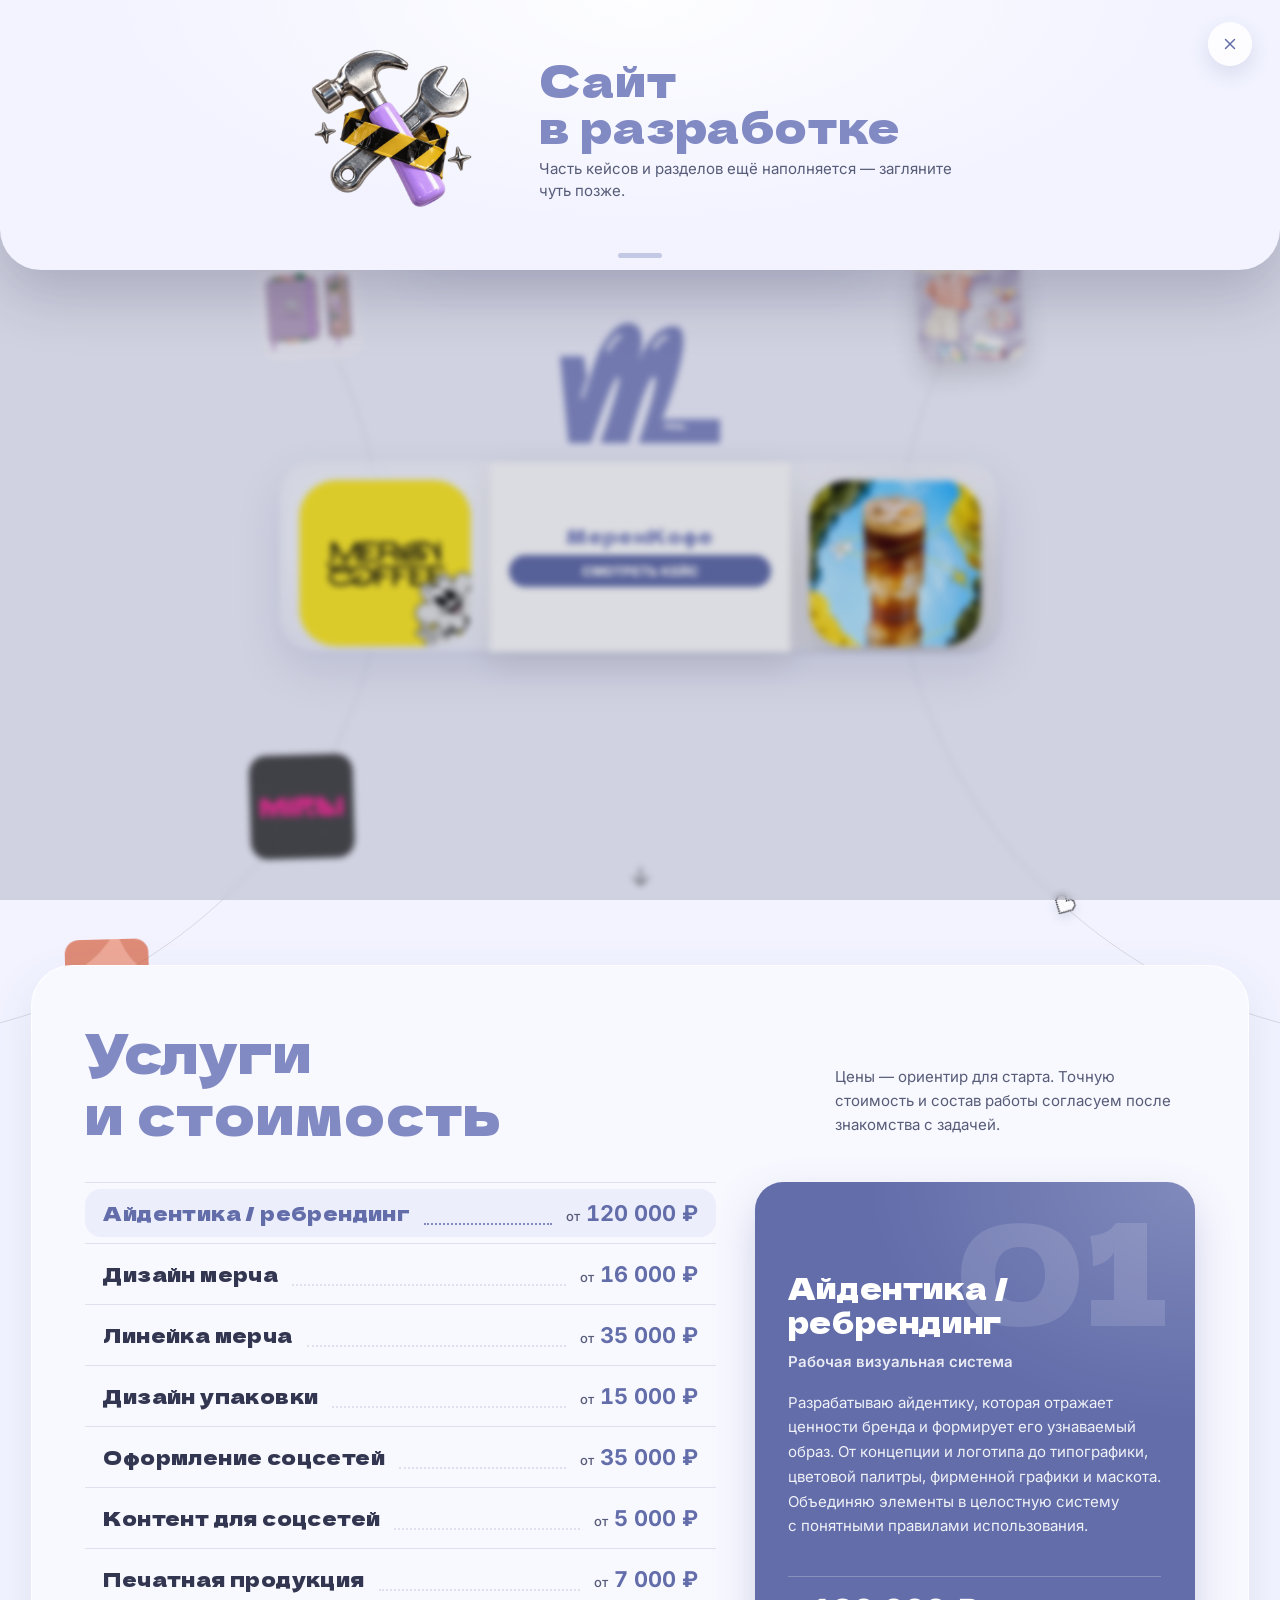
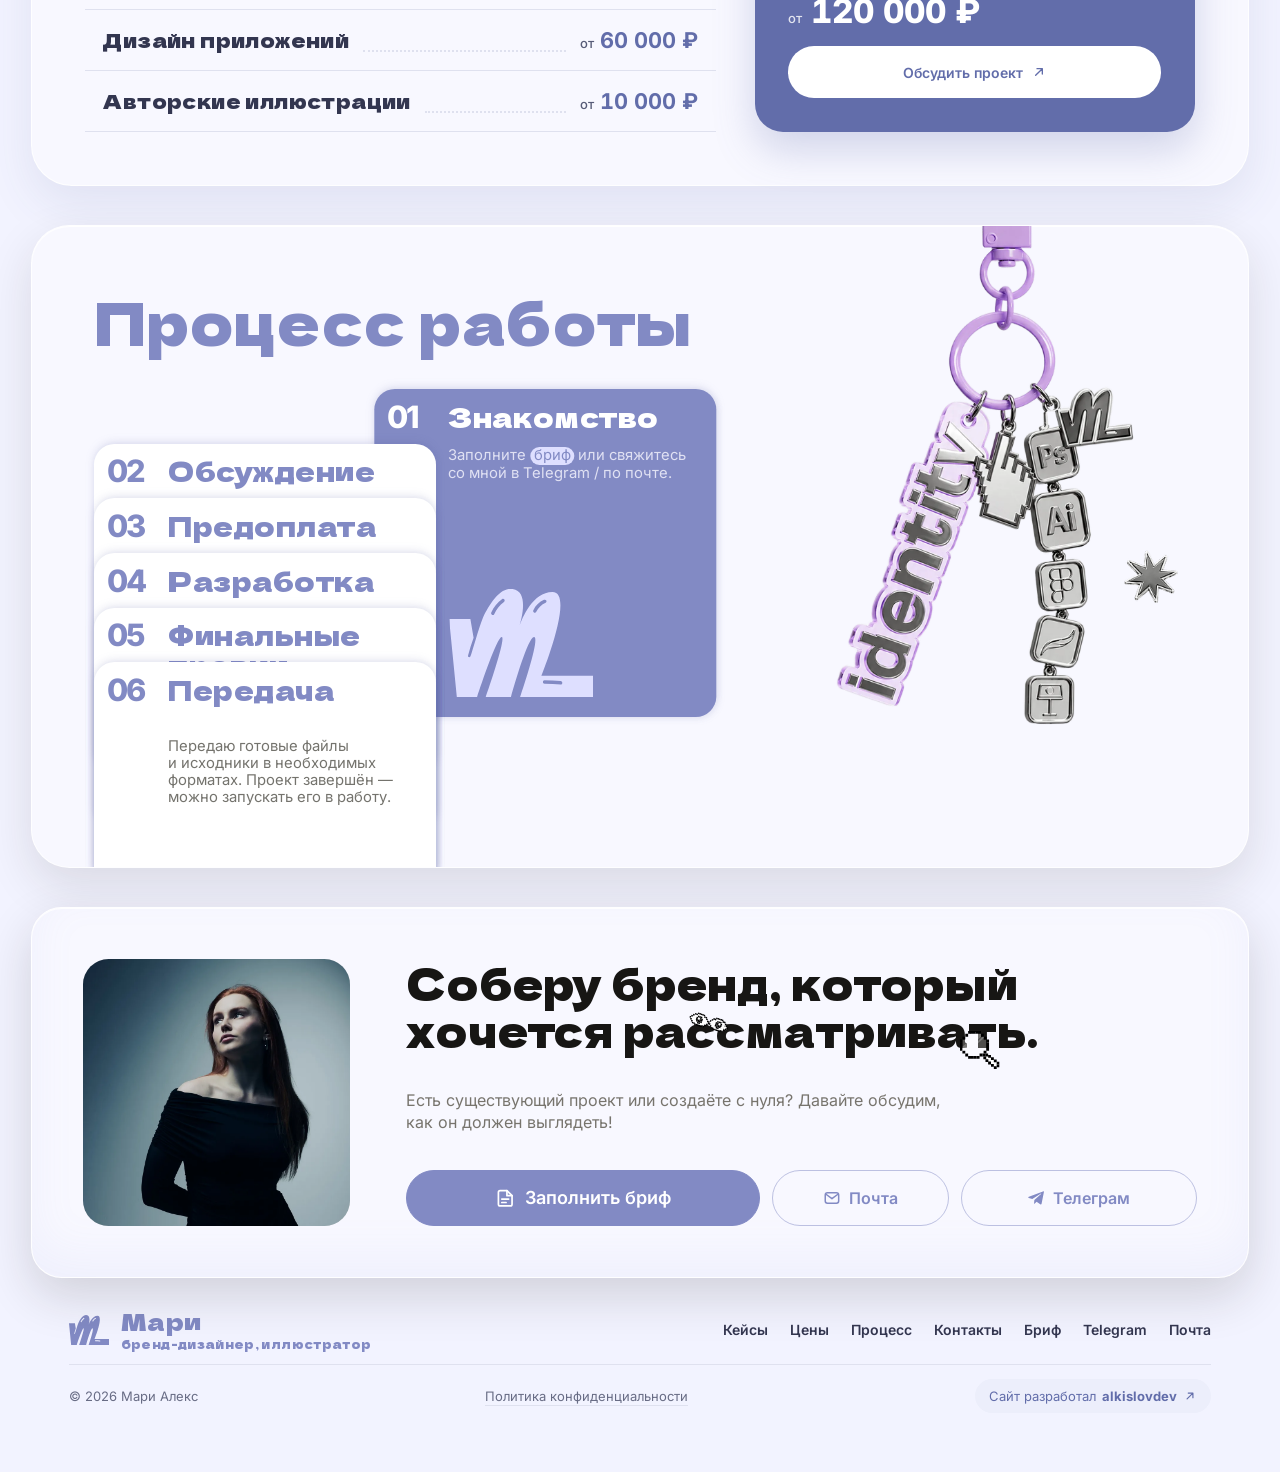
==== commit a090b9ad: "Подвал: новая раскладка на телефоне - Сверху логотип, имя и подпись; ниже ссылки двумя ровными колон" ====
--- a/index.html
+++ b/index.html
@@ -183,7 +183,7 @@
     <link rel="preload" href="./assets/fonts/inter-cyrillic-wght-normal.woff2" as="font" type="font/woff2" crossorigin />
     <link rel="preload" href="./assets/fonts/dela-gothic-one-cyrillic-400-normal.woff2" as="font" type="font/woff2" crossorigin />
     <link rel="stylesheet" href="./fonts.css?v=20261117-02" />
-    <link rel="stylesheet" href="./styles.css?v=20261118-47" />
+    <link rel="stylesheet" href="./styles.css?v=20261118-48" />
   </head>
   <body>
     <svg class="liquid-filter-defs" aria-hidden="true" focusable="false">
--- a/styles.css
+++ b/styles.css
@@ -3381,10 +3381,53 @@
   }
 }
 
+/* Phones: the brand on top, links in two even columns (sections | contact),
+   then © and the policy on one line with the developer chip under them. */
 @media (max-width: 760px) {
+  .site-footer {
+    gap: 22px;
+    padding-bottom: calc(24px + env(safe-area-inset-bottom));
+  }
+
   .footer-row {
-    align-items: flex-start;
+    align-items: stretch;
     flex-direction: column;
+    gap: 22px;
+  }
+
+  .footer-logo {
+    width: 34px;
+  }
+
+  .footer-name {
+    font-size: 22px;
+  }
+
+  .footer-links {
+    column-gap: 24px;
+    display: grid;
+    grid-auto-flow: column;
+    grid-template-columns: repeat(2, minmax(0, 1fr));
+    grid-template-rows: repeat(4, auto);
+    row-gap: 12px;
+  }
+
+  .footer-links a {
+    font-size: 15px;
+  }
+
+  .footer-legal {
+    align-items: center;
+    display: grid;
+    gap: 14px 12px;
+    grid-template-columns: minmax(0, 1fr) auto;
+    padding-top: 18px;
+  }
+
+  .footer-dev {
+    grid-column: 1 / -1;
+    justify-content: center;
+    min-height: 40px;
   }
 }
 
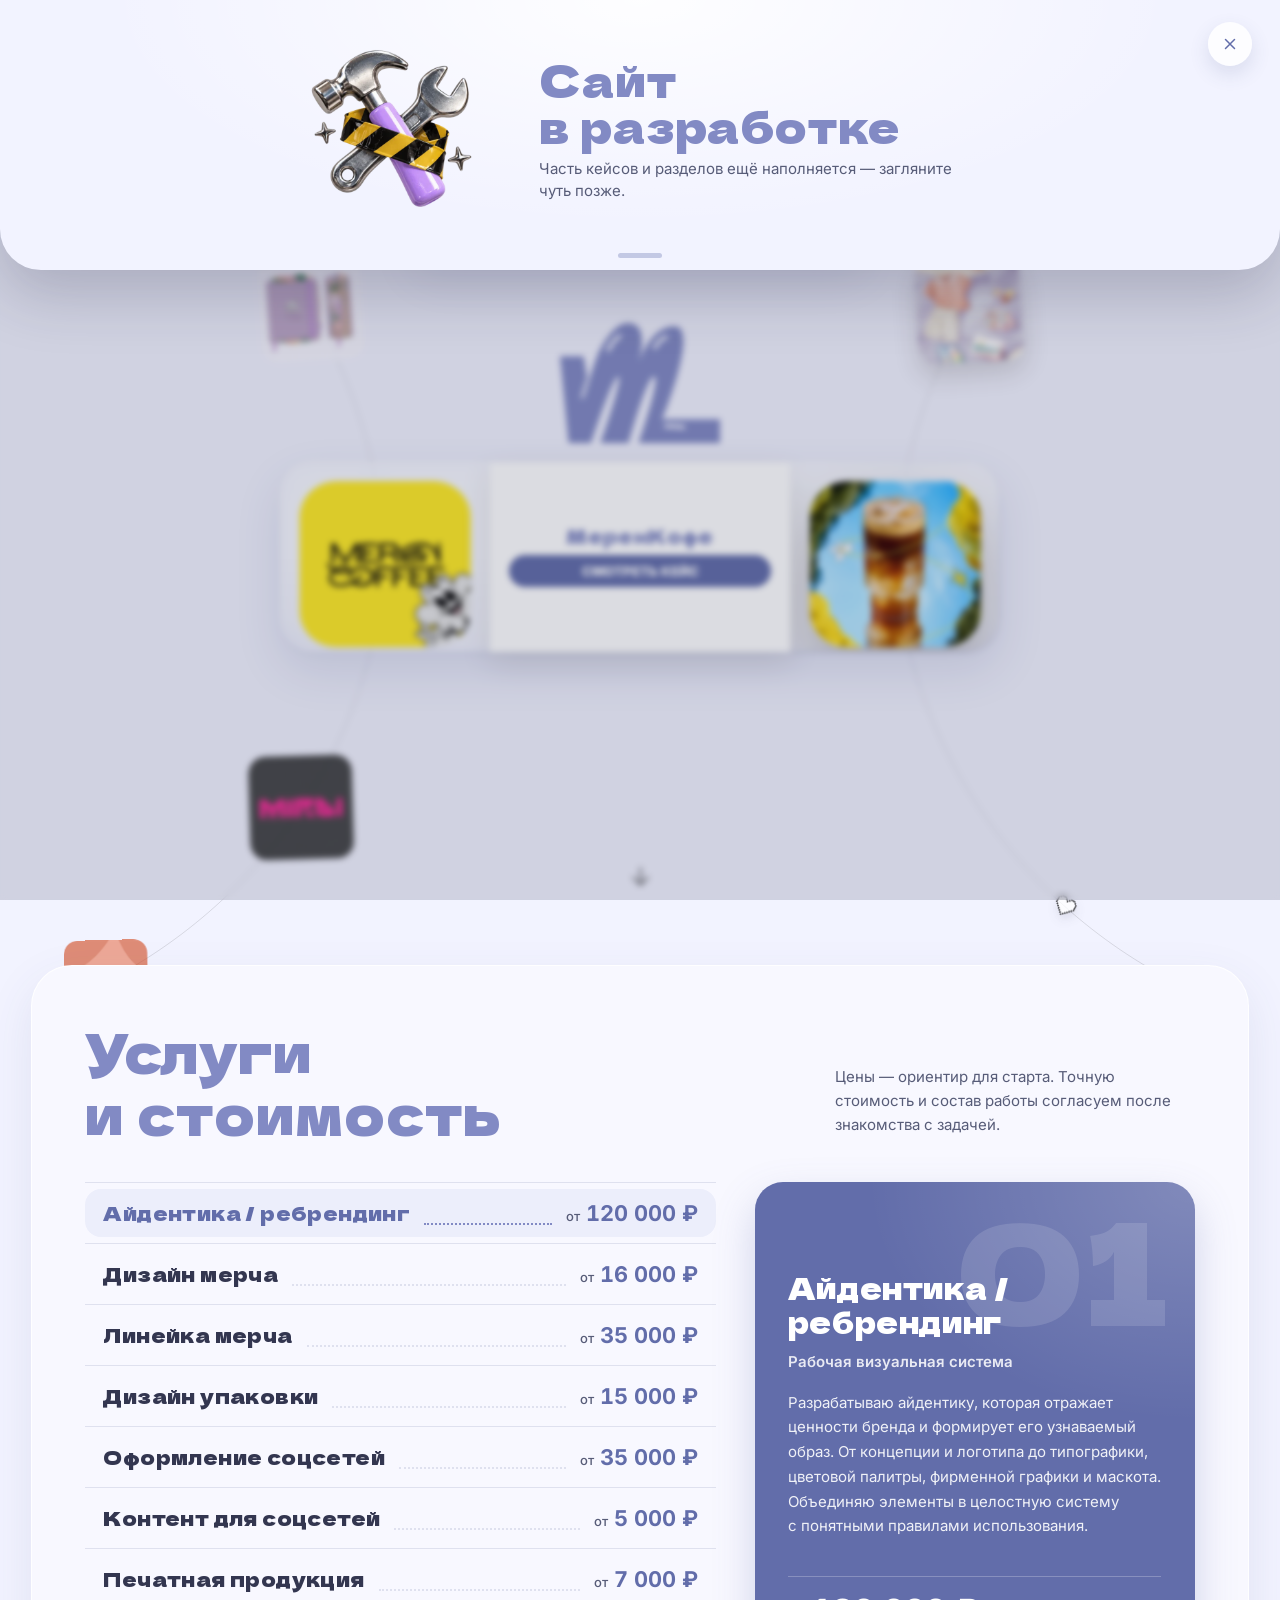
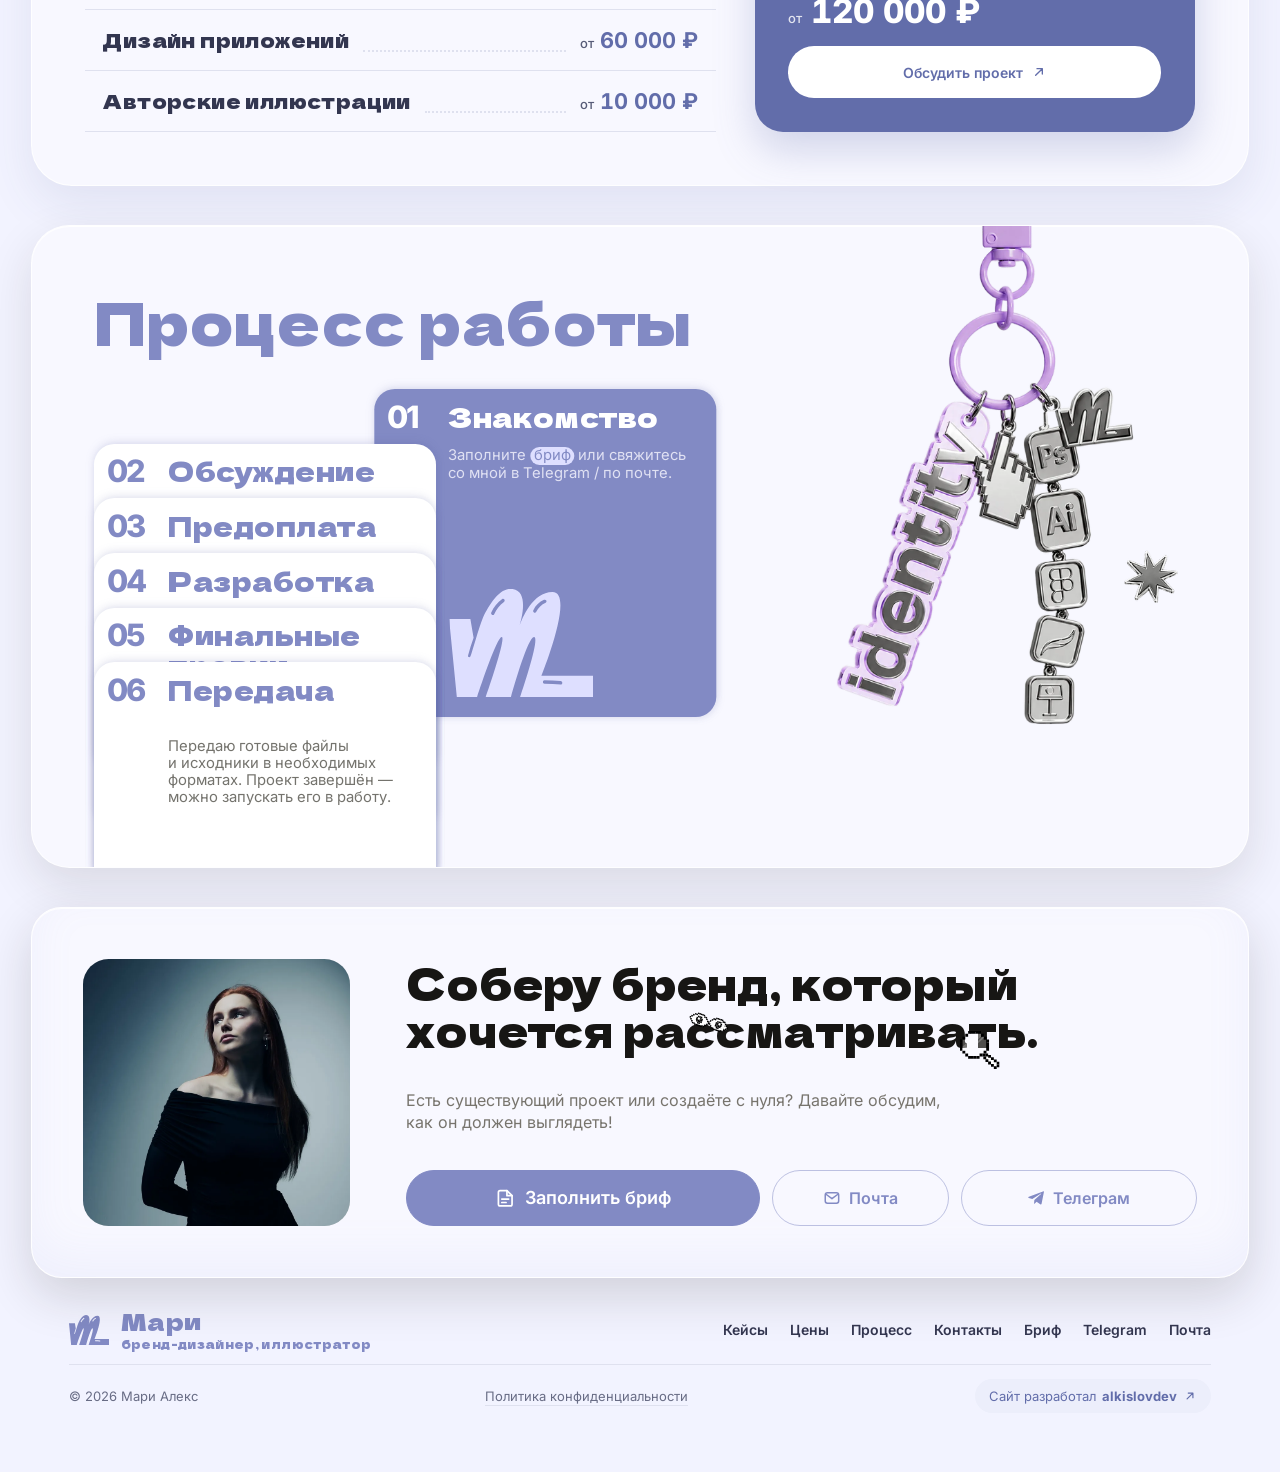
==== commit a25081fb: "Главная: орбита обрывается на верхнем крае «Услуг» - Первый экран обрезается снизу ровно на верхнем " ====
--- a/index.html
+++ b/index.html
@@ -183,7 +183,7 @@
     <link rel="preload" href="./assets/fonts/inter-cyrillic-wght-normal.woff2" as="font" type="font/woff2" crossorigin />
     <link rel="preload" href="./assets/fonts/dela-gothic-one-cyrillic-400-normal.woff2" as="font" type="font/woff2" crossorigin />
     <link rel="stylesheet" href="./fonts.css?v=20261117-02" />
-    <link rel="stylesheet" href="./styles.css?v=20261118-48" />
+    <link rel="stylesheet" href="./styles.css?v=20261118-49" />
   </head>
   <body>
     <svg class="liquid-filter-defs" aria-hidden="true" focusable="false">
--- a/styles.css
+++ b/styles.css
@@ -22,6 +22,7 @@
   --radius-thumb: 12px;
   --row-marker-inset: 6px;
   --tap-target: 44px;
+  --section-gap: clamp(22px, 3vw, 44px);
   --brief-width: 1000px;
   --brief-aside-width: clamp(260px, 28vw, 320px);
   --pricing-card-head: clamp(44px, 4.4vw, 60px);
@@ -1041,6 +1042,9 @@
   position: relative;
   width: 100vw;
   z-index: 1;
+  /* The orbit ends exactly at the top edge of «Услуги» (one section gap below the hero):
+     nothing of it shows beside or under that block. */
+  clip-path: inset(-100vh -100vw calc(-1 * var(--section-gap)));
 }
 
 .screen-header {
@@ -1856,7 +1860,7 @@
 .contact {
   background: #fff;
   border-radius: clamp(18px, 2.4vw, 34px);
-  margin: clamp(22px, 3vw, 44px) auto 0;
+  margin: var(--section-gap) auto 0;
   max-width: 1380px;
   padding: clamp(28px, 4.4vw, 58px);
   position: relative;
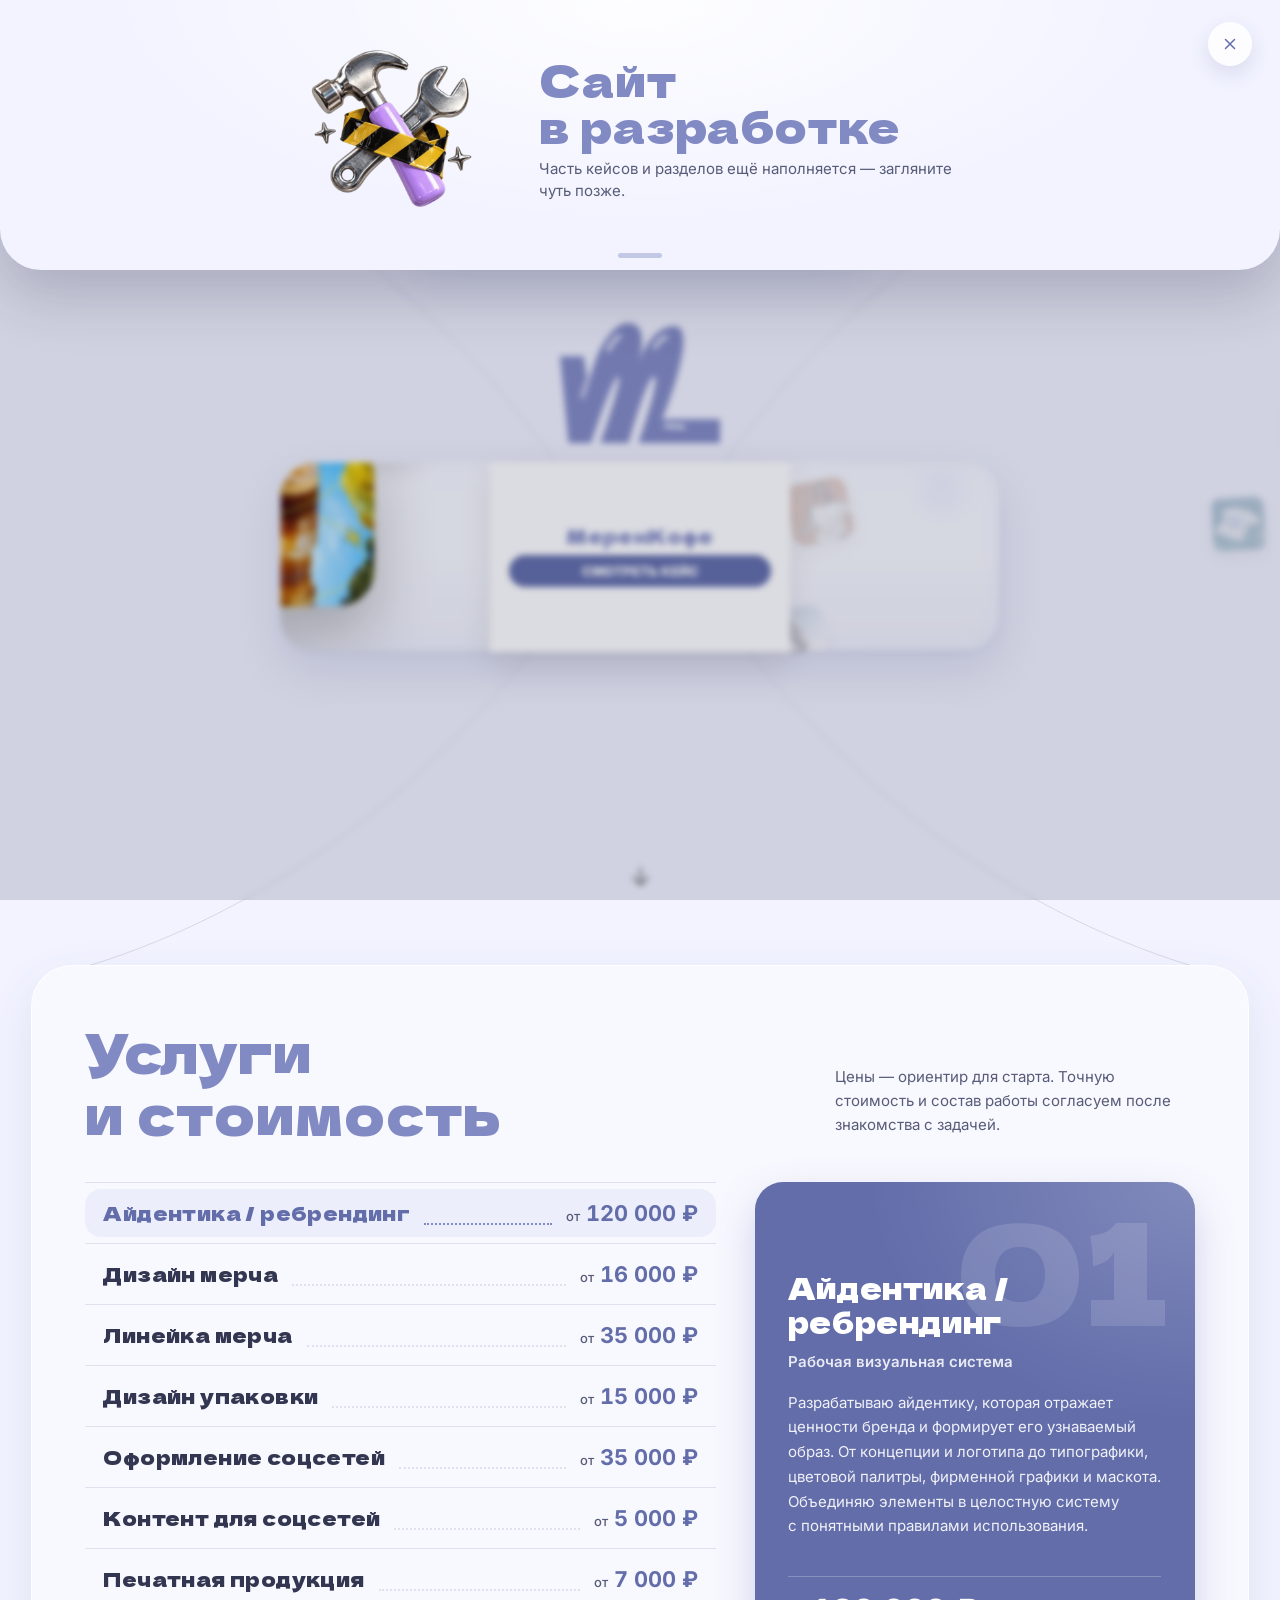
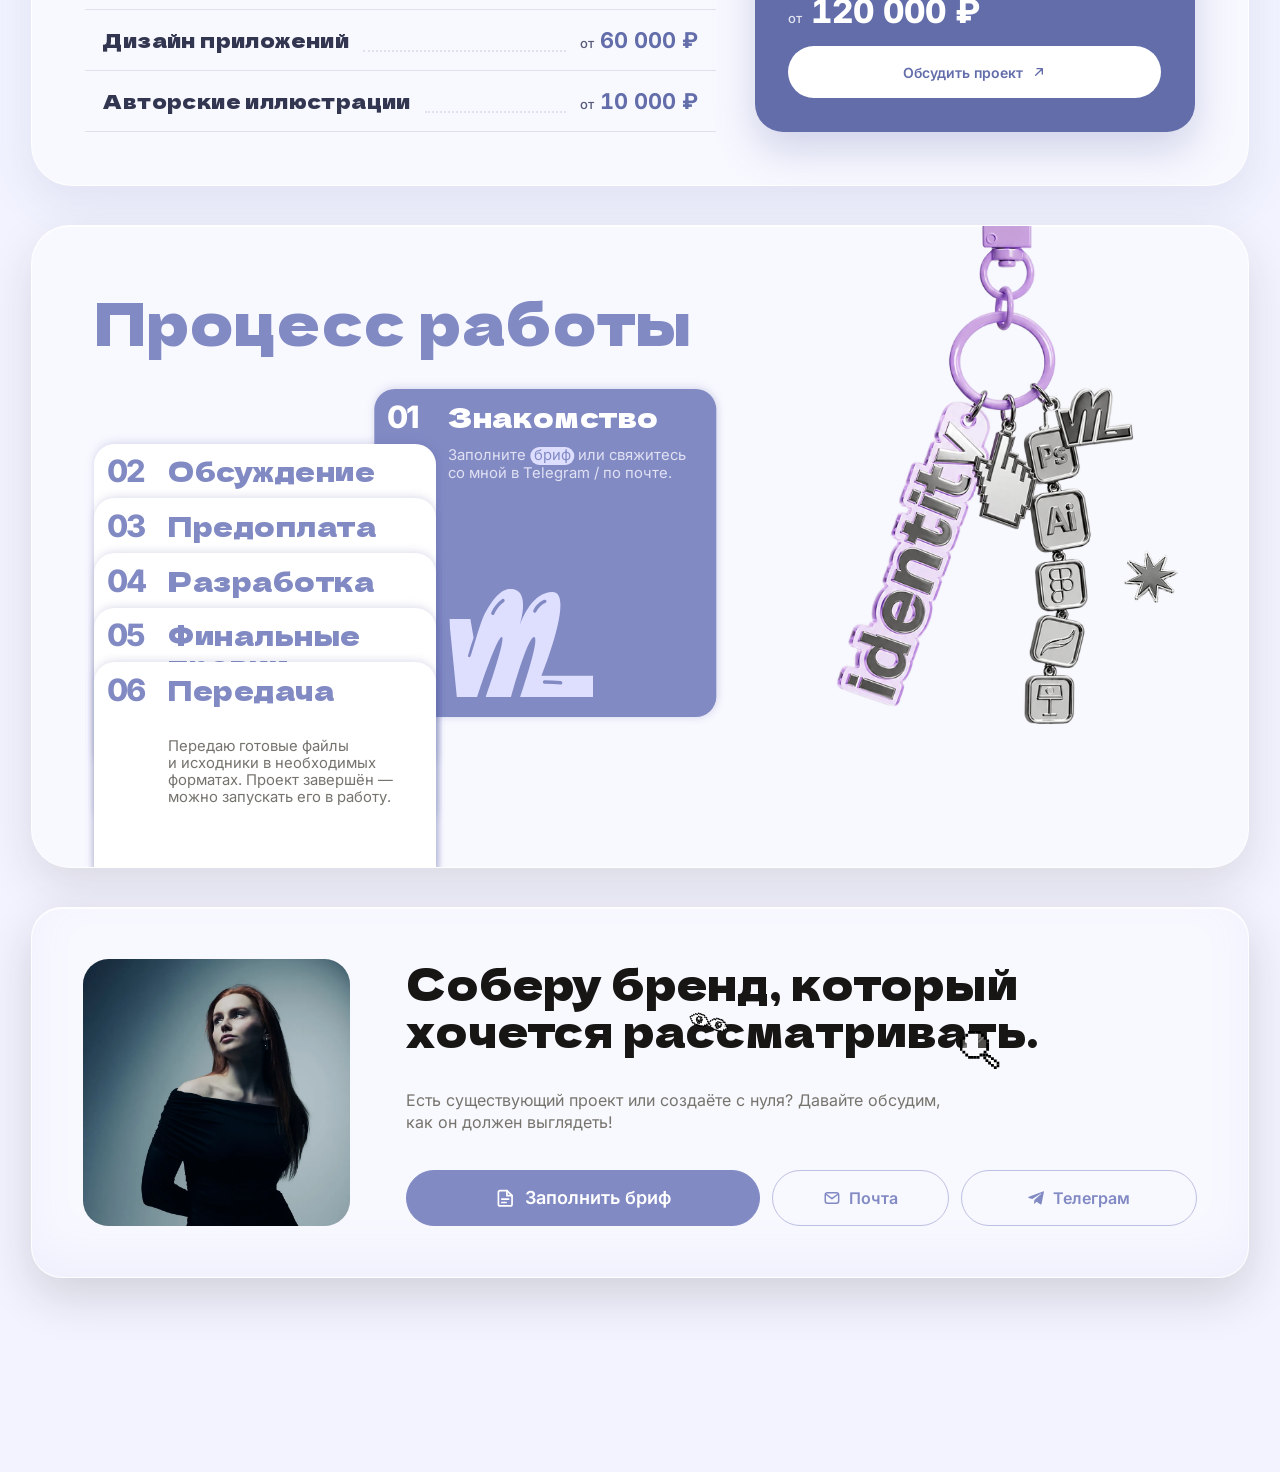
==== commit ebbb3699: "Подвал на телефоне: короткая подпись по центру без ссылок - На экранах до 760px из подвала убраны сс" ====
--- a/index.html
+++ b/index.html
@@ -183,7 +183,7 @@
     <link rel="preload" href="./assets/fonts/inter-cyrillic-wght-normal.woff2" as="font" type="font/woff2" crossorigin />
     <link rel="preload" href="./assets/fonts/dela-gothic-one-cyrillic-400-normal.woff2" as="font" type="font/woff2" crossorigin />
     <link rel="stylesheet" href="./fonts.css?v=20261117-02" />
-    <link rel="stylesheet" href="./styles.css?v=20261118-49" />
+    <link rel="stylesheet" href="./styles.css?v=20261118-51" />
   </head>
   <body>
     <svg class="liquid-filter-defs" aria-hidden="true" focusable="false">
--- a/styles.css
+++ b/styles.css
@@ -3299,7 +3299,7 @@
   font-family: var(--font-display);
   font-size: 12px;
   letter-spacing: 0.03em;
-  line-height: 1.1;
+  line-height: 1.1;  white-space: nowrap;
 }
 
 .footer-links {
@@ -3385,18 +3385,22 @@
   }
 }
 
-/* Phones: the brand on top, links in two even columns (sections | contact),
-   then © and the policy on one line with the developer chip under them. */
+/* Phones: a short centred sign-off — the brand, a hairline, © and the policy, then the
+   developer chip. The links live in the header and the contacts block, so they go. */
 @media (max-width: 760px) {
   .site-footer {
-    gap: 22px;
+    gap: 18px;
+    justify-items: center;
     padding-bottom: calc(24px + env(safe-area-inset-bottom));
+    text-align: center;
+  }
+
+  .footer-links {
+    display: none;
   }
 
   .footer-row {
-    align-items: stretch;
-    flex-direction: column;
-    gap: 22px;
+    justify-content: center;
   }
 
   .footer-logo {
@@ -3407,30 +3411,23 @@
     font-size: 22px;
   }
 
-  .footer-links {
-    column-gap: 24px;
-    display: grid;
-    grid-auto-flow: column;
-    grid-template-columns: repeat(2, minmax(0, 1fr));
-    grid-template-rows: repeat(4, auto);
-    row-gap: 12px;
-  }
-
-  .footer-links a {
-    font-size: 15px;
+  .footer-brand-text {
+    text-align: left;
   }
 
   .footer-legal {
-    align-items: center;
-    display: grid;
-    gap: 14px 12px;
-    grid-template-columns: minmax(0, 1fr) auto;
+    flex-direction: column;
+    gap: 8px;
     padding-top: 18px;
+    width: 100%;
+  }
+
+  .footer-legal > span {
+    white-space: nowrap;
   }
 
   .footer-dev {
-    grid-column: 1 / -1;
-    justify-content: center;
+    margin-top: 6px;
     min-height: 40px;
   }
 }
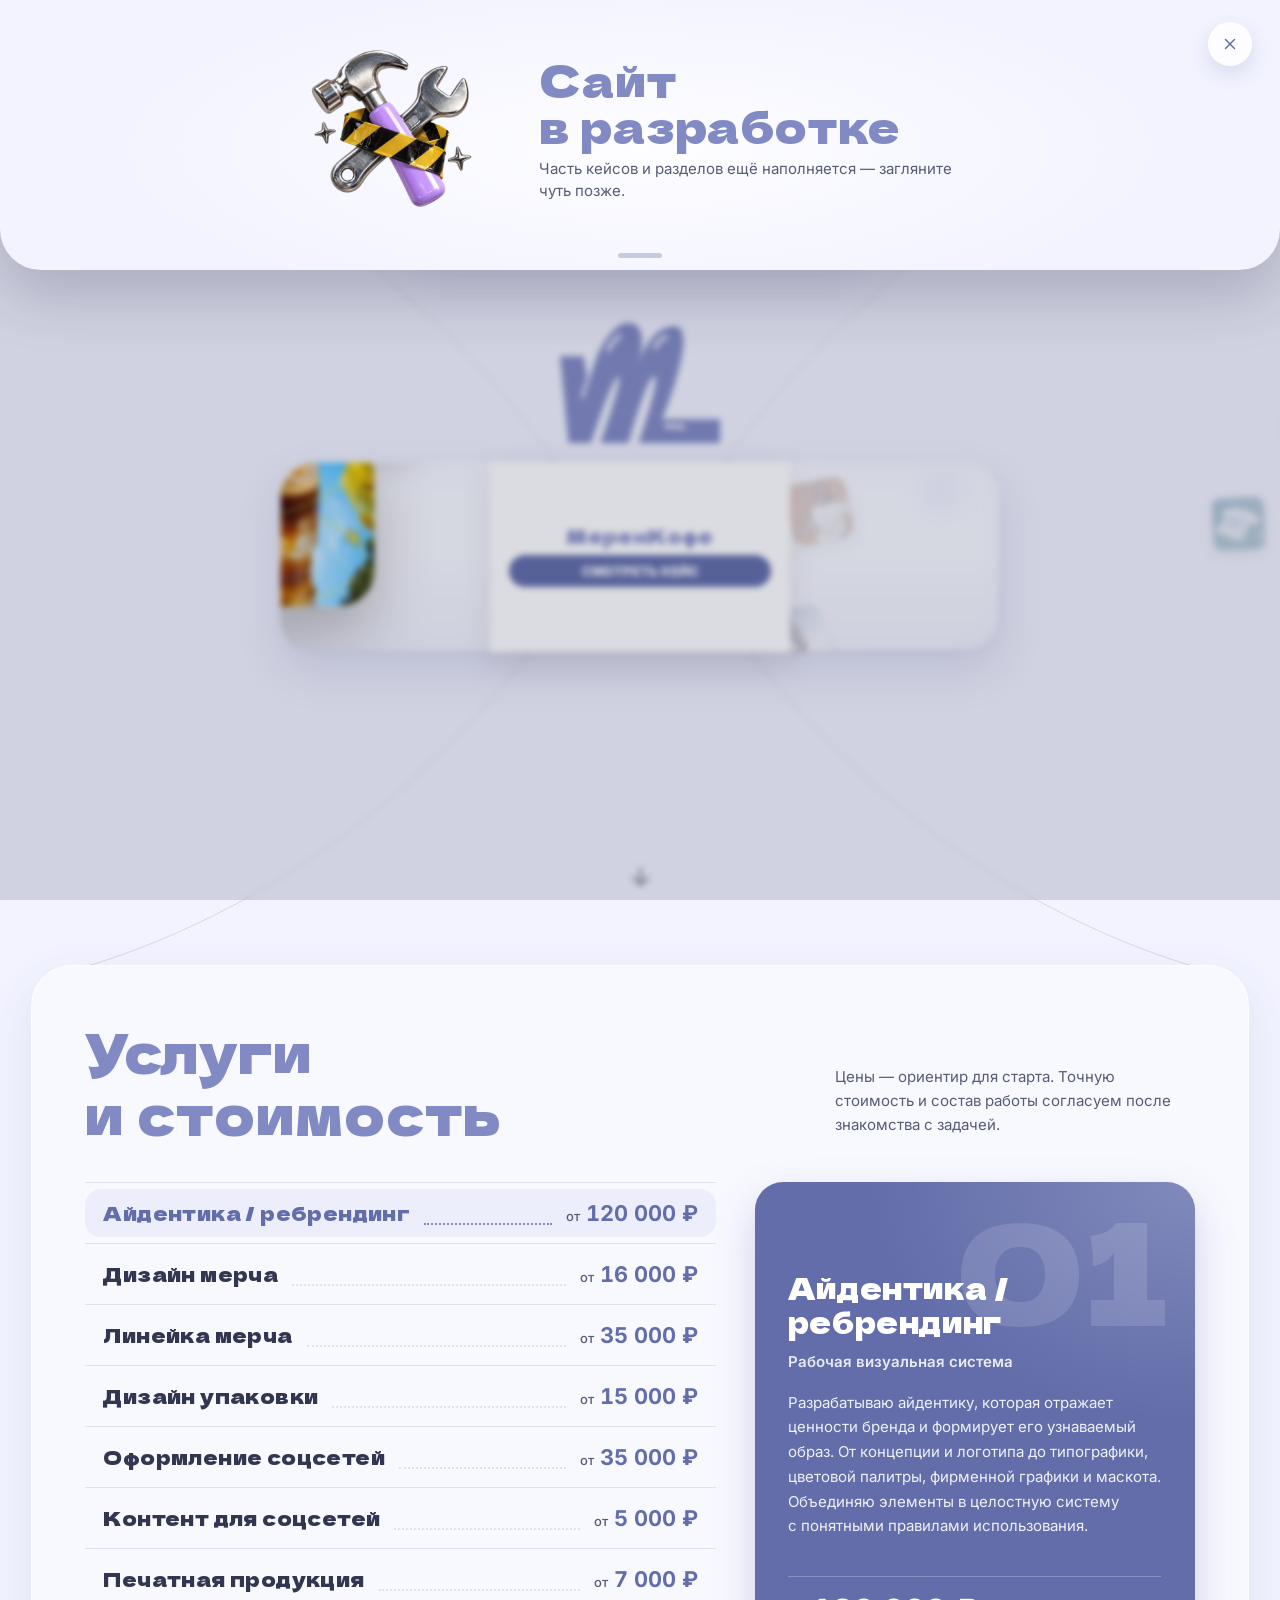
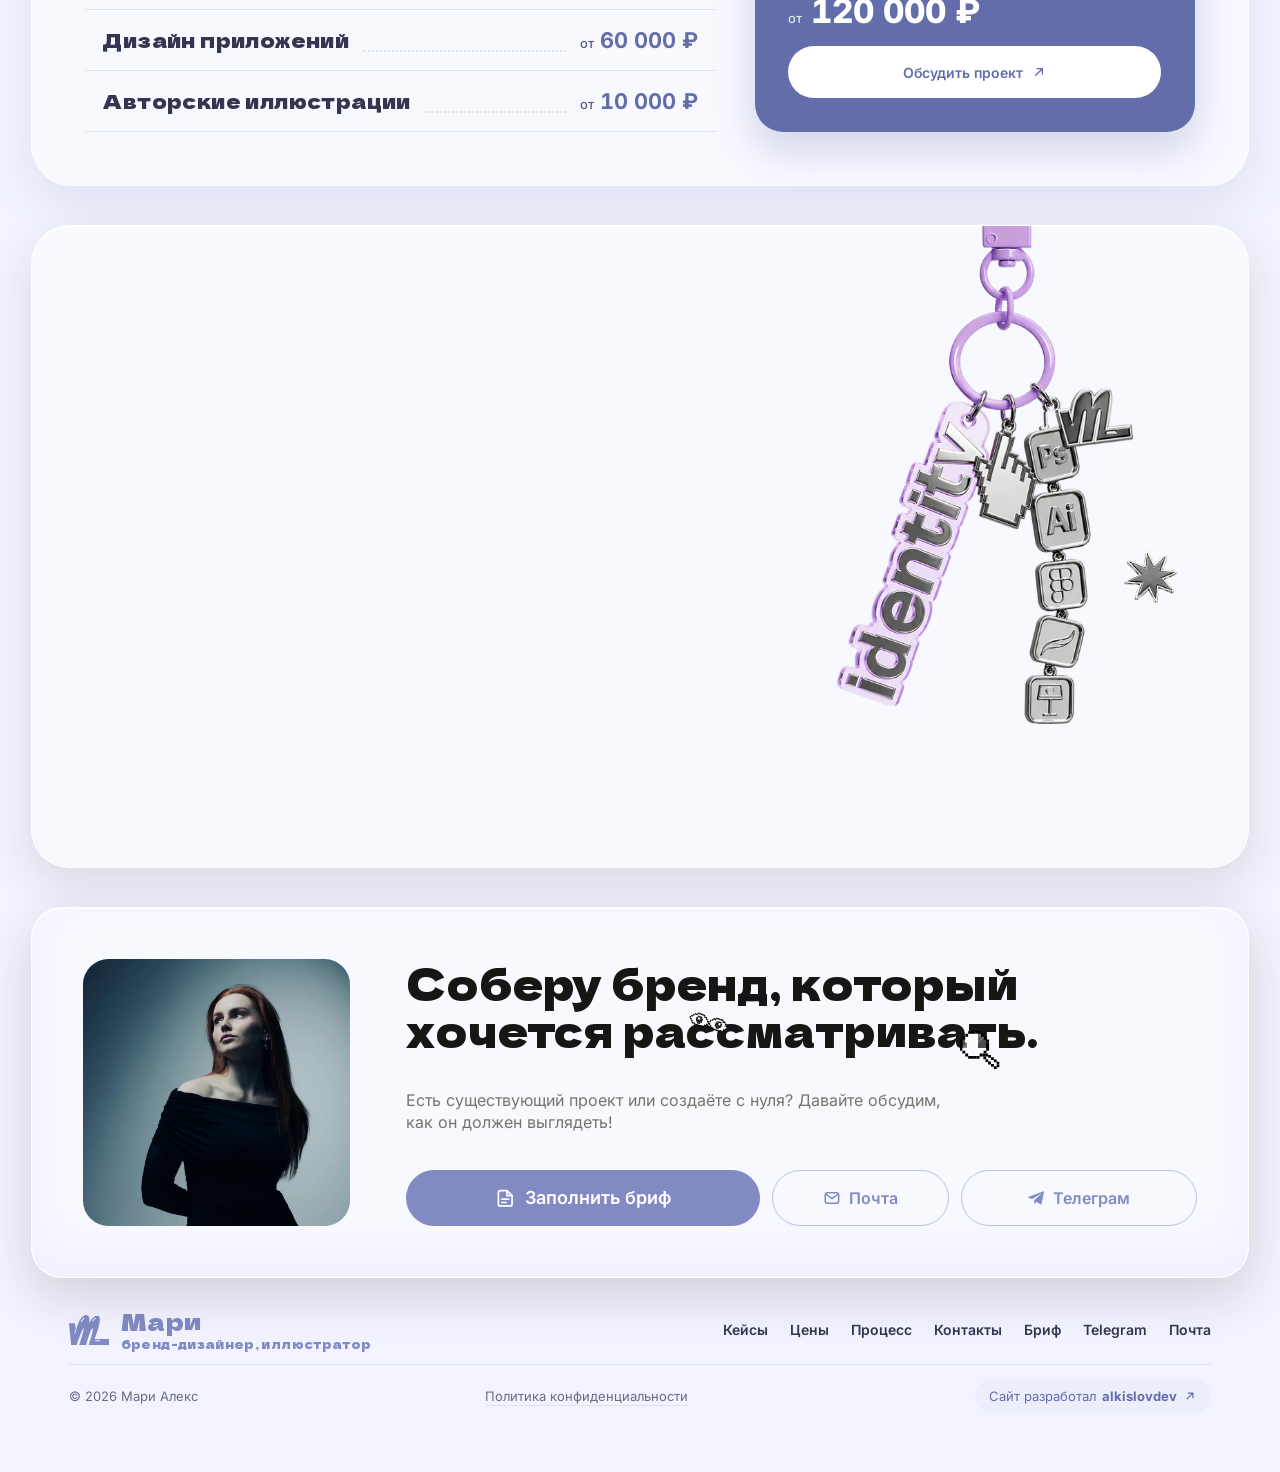
==== commit e17cad4a: "Якоря и «Сайт в разработке»: ссылки открываются сверху, шторка без шва на iPhone - Пункты меню прокр" ====
--- a/index.html
+++ b/index.html
@@ -183,7 +183,7 @@
     <link rel="preload" href="./assets/fonts/inter-cyrillic-wght-normal.woff2" as="font" type="font/woff2" crossorigin />
     <link rel="preload" href="./assets/fonts/dela-gothic-one-cyrillic-400-normal.woff2" as="font" type="font/woff2" crossorigin />
     <link rel="stylesheet" href="./fonts.css?v=20261117-02" />
-    <link rel="stylesheet" href="./styles.css?v=20261118-51" />
+    <link rel="stylesheet" href="./styles.css?v=20261124-01" />
   </head>
   <body>
     <svg class="liquid-filter-defs" aria-hidden="true" focusable="false">
@@ -1025,7 +1025,7 @@
     </dialog>
 
     <script src="./cases-data.js?v=20261118-05"></script>
-    <script src="./script.js?v=20261118-10"></script>
+    <script src="./script.js?v=20261124-01"></script>
     <script src="./dev-notice.js?v=20261118-08" defer></script>
   </body>
 </html>
--- a/styles.css
+++ b/styles.css
@@ -4099,12 +4099,14 @@
 
 /* The notice is a top sheet: full width, about a third of the screen, pinned to the top
    edge. Dragged up it moves with the finger (--dev-drag); dragged down it grows taller
-   (--dev-stretch) instead of leaving the edge. Motion uses the iOS sheet curve. */
+   (--dev-stretch) instead of leaving the edge. Motion uses the iOS sheet curve.
+   Safari 26 paints the bar above the page in the flat colour of a fixed block at the top
+   edge, so the highlight sits mid-sheet and the top edge stays exactly #f2f3ff: no seam. */
 .dev-notice {
   --dev-sheet-ease: cubic-bezier(0.32, 0.72, 0, 1);
 
   background:
-    radial-gradient(60% 120% at 50% 0%, rgba(255, 255, 255, 0.9), transparent 70%),
+    radial-gradient(60% 90% at 50% 55%, rgba(255, 255, 255, 0.9), transparent 70%),
     #f2f3ff;
   border-radius: 0 0 var(--radius-panel) var(--radius-panel);
   box-shadow: 0 24px 60px rgba(35, 38, 70, 0.22);
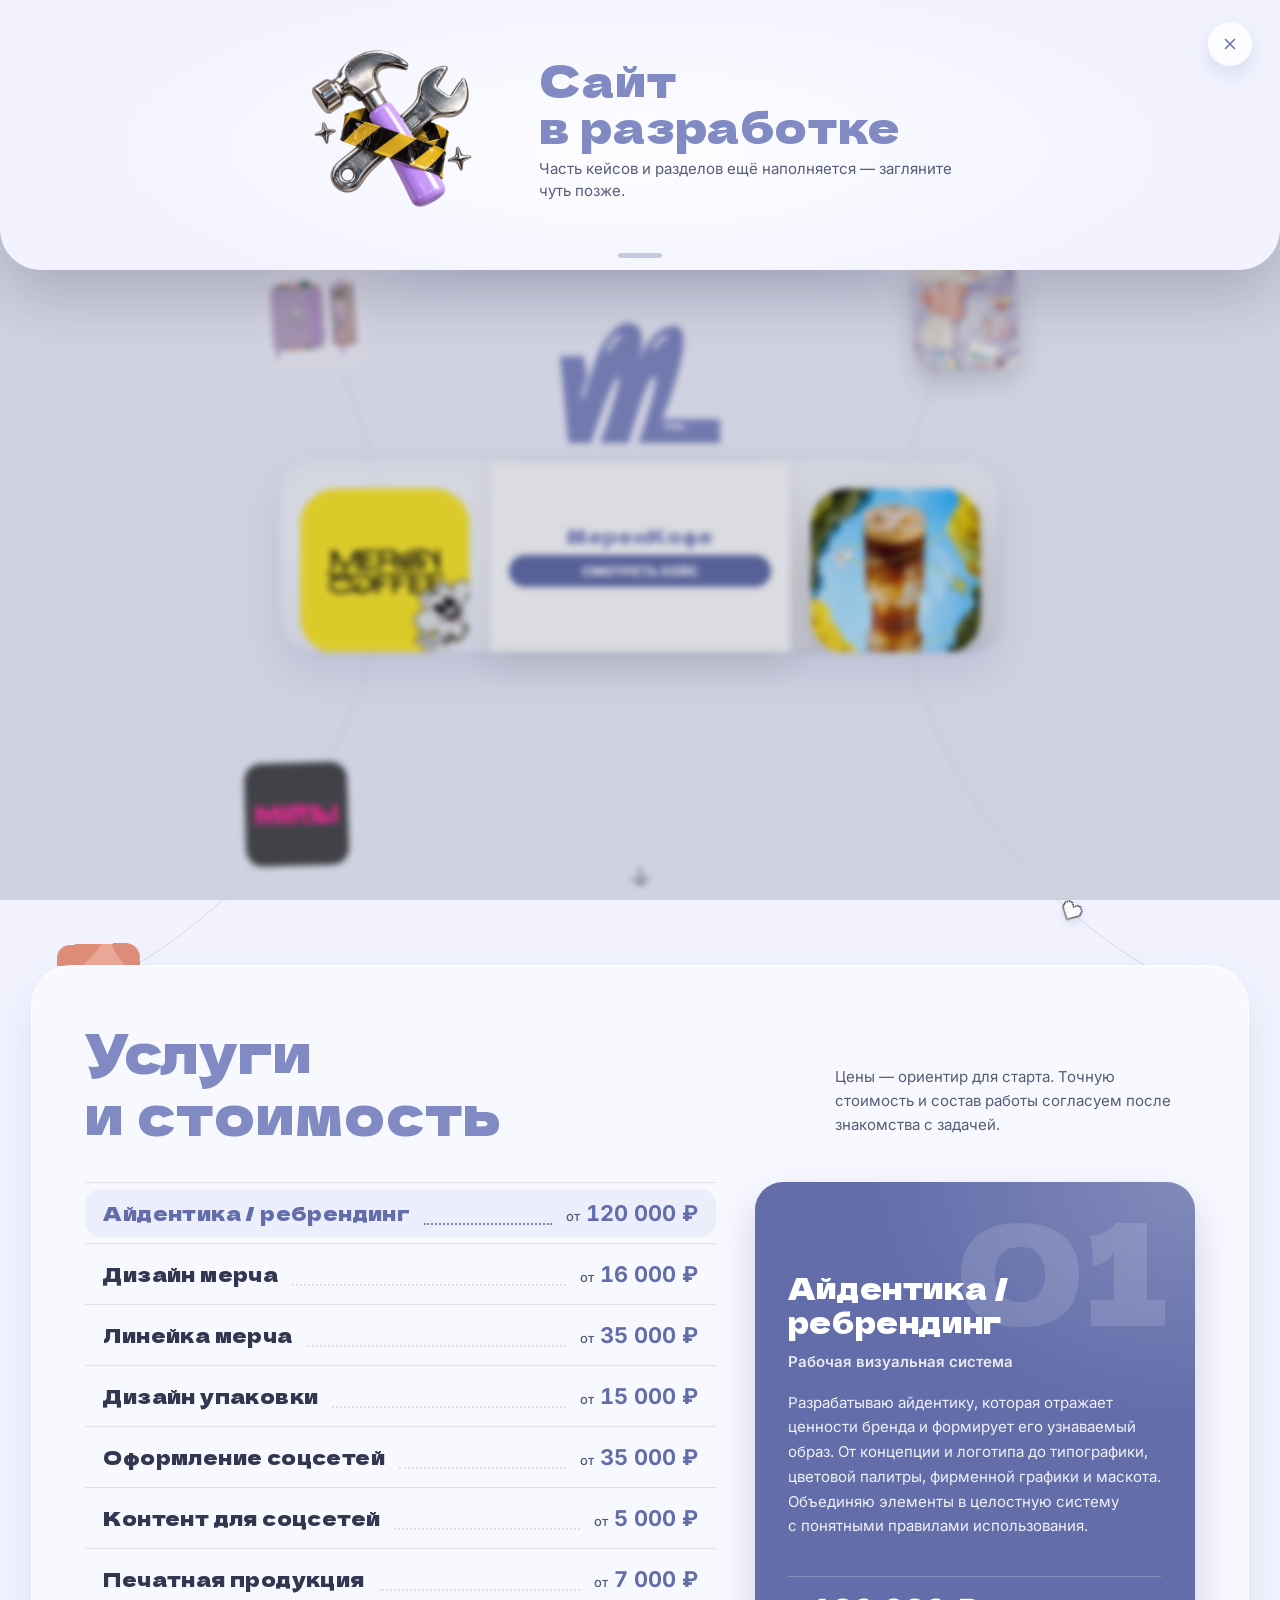
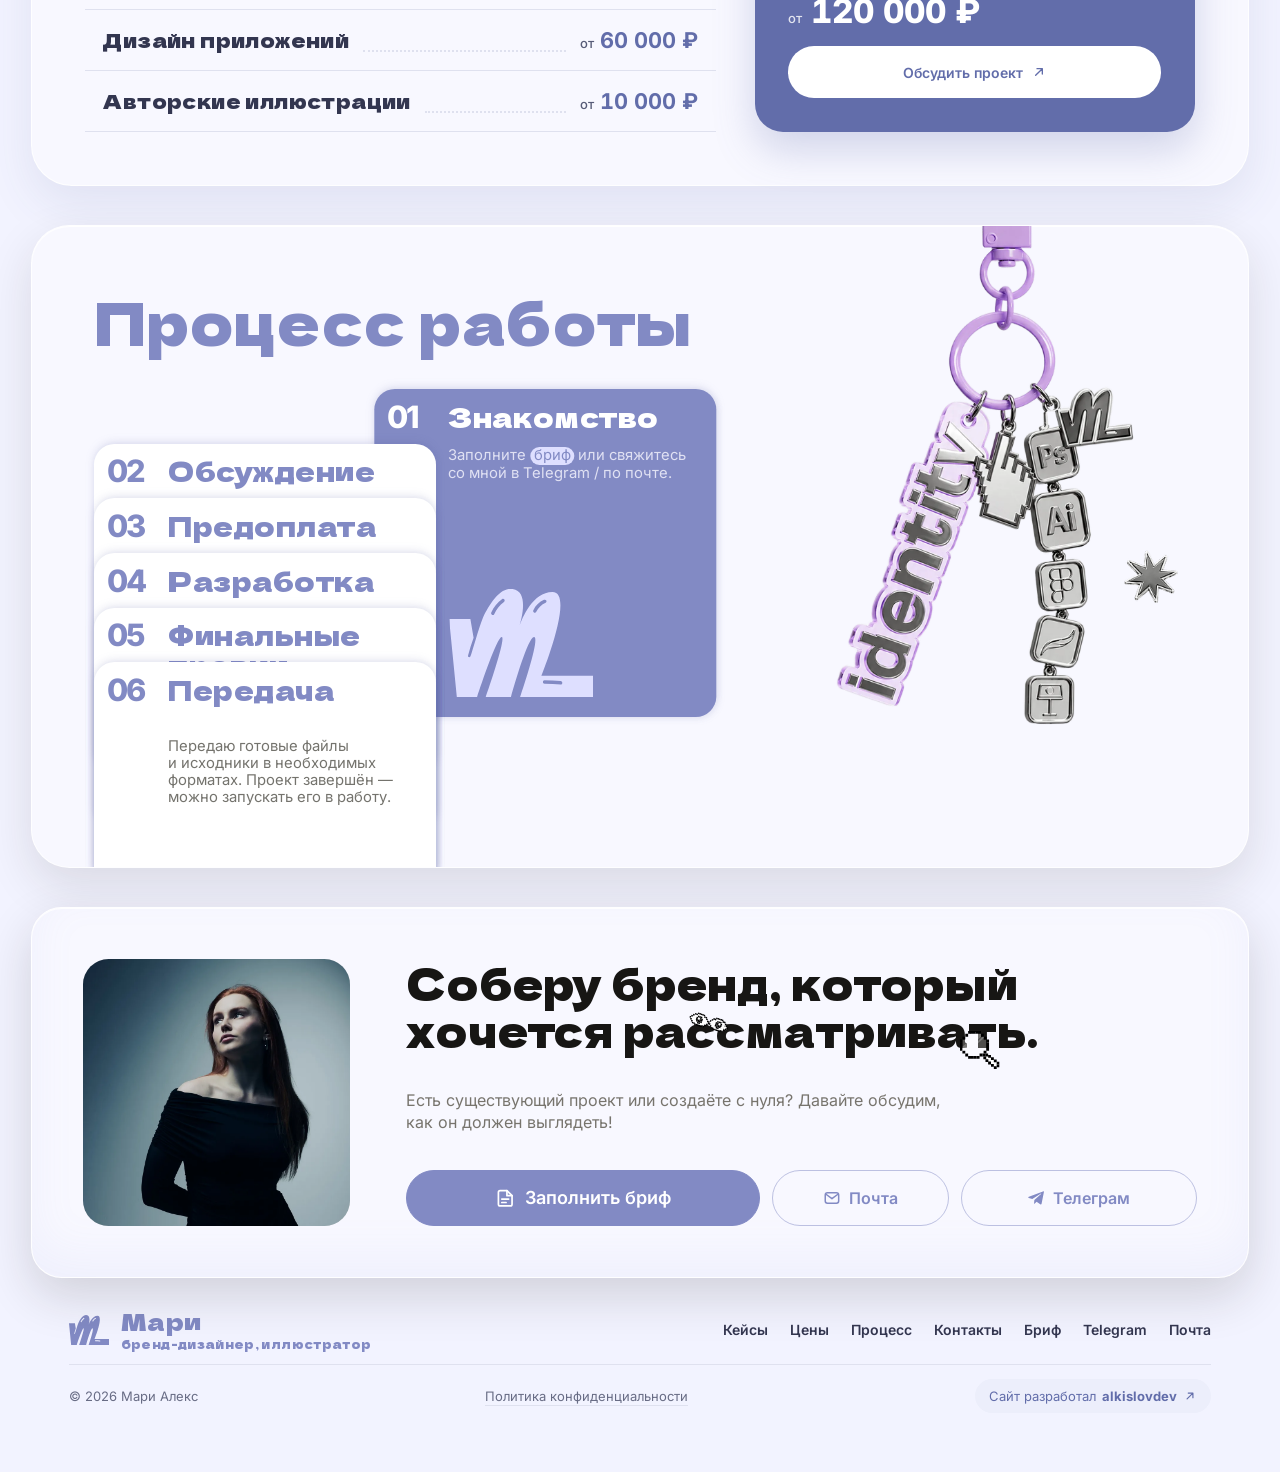
==== commit deaaebc9: "Услуги на телефоне: аккордеон из карточек вместо колоды со свайпом - До 900px услуги идут фиолетовым" ====
--- a/index.html
+++ b/index.html
@@ -183,7 +183,7 @@
     <link rel="preload" href="./assets/fonts/inter-cyrillic-wght-normal.woff2" as="font" type="font/woff2" crossorigin />
     <link rel="preload" href="./assets/fonts/dela-gothic-one-cyrillic-400-normal.woff2" as="font" type="font/woff2" crossorigin />
     <link rel="stylesheet" href="./fonts.css?v=20261117-02" />
-    <link rel="stylesheet" href="./styles.css?v=20261124-01" />
+    <link rel="stylesheet" href="./styles.css?v=20261124-03" />
   </head>
   <body>
     <svg class="liquid-filter-defs" aria-hidden="true" focusable="false">
@@ -472,16 +472,6 @@
                 </button>
               </div>
             </details>
-          </div>
-
-          <div class="book-controls pricing-controls" role="group" aria-label="Листать услуги" data-pricing-controls hidden>
-            <button class="book-arrow" type="button" aria-label="Предыдущая услуга" data-pricing-prev>
-              <svg viewBox="0 0 24 24" aria-hidden="true"><path d="m15 18-6-6 6-6" /></svg>
-            </button>
-            <span class="book-counter" aria-live="polite" data-pricing-counter>01 / 09</span>
-            <button class="book-arrow" type="button" aria-label="Следующая услуга" data-pricing-next>
-              <svg viewBox="0 0 24 24" aria-hidden="true"><path d="m9 18 6-6-6-6" /></svg>
-            </button>
           </div>
 
           <aside class="pricing-card" aria-live="polite" data-pricing-card hidden>
@@ -1025,7 +1015,7 @@
     </dialog>
 
     <script src="./cases-data.js?v=20261118-05"></script>
-    <script src="./script.js?v=20261124-01"></script>
+    <script src="./script.js?v=20261124-02"></script>
     <script src="./dev-notice.js?v=20261118-08" defer></script>
   </body>
 </html>
--- a/styles.css
+++ b/styles.css
@@ -29,6 +29,10 @@
   --pricing-price-size: clamp(28px, 2.6vw, 34px);
   --pricing-cta-h: 52px;
   --pricing-footer-gap: 18px;
+  /* Violet card: the selected service (desktop), service accordion (phone), brief panel. */
+  --accent-card: radial-gradient(120% 70% at 100% 0%, rgba(255, 255, 255, 0.2), transparent 62%), var(--accent-text);
+  --accordion-gap: 6px;
+  --accordion-row-h: 76px;
   --font-display: "Dela Gothic One", Inter, sans-serif;
   --field-border: rgba(130, 138, 196, 0.34);
   --chip-surface: var(--surface-tint);
@@ -2100,9 +2104,7 @@
 
 /* Selected service card. */
 .pricing-card {
-  background:
-    radial-gradient(120% 70% at 100% 0%, rgba(255, 255, 255, 0.2), transparent 62%),
-    var(--accent-text);
+  background: var(--accent-card);
   border-radius: var(--radius-card);
   box-shadow: 0 18px 40px rgba(98, 109, 170, 0.26);
   color: #fff;
@@ -2303,143 +2305,119 @@
   }
 }
 
-/* Deck mode (narrow screens): set by script. Every service is a card; the track scrolls sideways. */
-.pricing-controls[hidden] {
-  display: none;
-}
-
-.pricing.is-deck .pricing-body {
-  gap: 18px;
-}
-
-.pricing.is-deck .pricing-list {
-  --pricing-deck-gutter: clamp(22px, 4.2vw, 58px);
+/* Accordion mode (narrow screens): set by script. Services are violet cards stacked with a
+   small gap; one is open at a time, its plus turns into a cross. Height is animated in JS. */
+.pricing.is-accordion .pricing-list {
   border: 0;
-  display: flex;
-  gap: 12px;
-  margin-inline: calc(var(--pricing-deck-gutter) * -1);
-  overflow-x: auto;
-  overscroll-behavior-x: contain;
-  padding: 4px var(--pricing-deck-gutter) 26px;
-  scroll-padding-inline: var(--pricing-deck-gutter);
-  scroll-snap-type: x mandatory;
-  scrollbar-width: none;
-}
-
-.pricing.is-deck .pricing-list::-webkit-scrollbar {
-  display: none;
-}
-
-.pricing.is-deck .pricing-service,
-.pricing.is-deck .pricing-service[open] {
-  background:
-    radial-gradient(120% 70% at 100% 0%, rgba(255, 255, 255, 0.2), transparent 62%),
-    var(--accent-text);
+  display: grid;
+  gap: var(--accordion-gap);
+}
+
+.pricing.is-accordion .pricing-service,
+.pricing.is-accordion .pricing-service[open] {
+  background: var(--accent-card);
   border: 0;
   border-radius: var(--radius-card);
-  box-shadow: 0 14px 26px rgba(98, 109, 170, 0.24);
+  box-shadow: 0 10px 22px rgba(98, 109, 170, 0.18);
   color: #fff;
-  display: flex;
-  flex: 0 0 min(86%, 340px);
-  flex-direction: column;
   overflow: hidden;
-  /* The bottom holds the price and the button, placed absolutely: a <details> body does not
-     stretch, so in the flow they followed the text and sat at a different height per card. */
-  padding: 24px 24px calc(24px + var(--pricing-cta-h) + var(--pricing-footer-gap) * 3 + var(--pricing-price-size));
-  scroll-snap-align: start;
-}
-
-.pricing.is-deck .pricing-service summary {
-  cursor: default;
-  display: grid;
-  gap: 8px;
-  grid-template-columns: minmax(0, 1fr);
-  min-height: 0;
-  padding: 0;
-}
-
-.pricing.is-deck .pricing-index {
-  align-self: auto;
-  color: rgba(255, 255, 255, 0.13);
-  font-size: 104px;
-  letter-spacing: 0;
-  line-height: 0.8;
-  padding: 0;
-  pointer-events: none;
-  position: absolute;
-  right: -4px;
-  top: -4px;
-}
-
-.pricing.is-deck .pricing-title {
-  gap: 8px;
-  padding-top: var(--pricing-card-head);
-  position: relative;
-}
-
-.pricing.is-deck .pricing-name {
-  font-size: 23px;
+}
+
+.pricing.is-accordion .pricing-service summary {
+  gap: 4px 14px;
+  grid-template-columns: minmax(0, 1fr) 40px;
+  min-height: var(--accordion-row-h);
+  padding: 18px 18px 18px 22px;
+}
+
+.pricing.is-accordion .pricing-index,
+.pricing.is-accordion .pricing-leader {
+  display: none;
+}
+
+.pricing.is-accordion .pricing-title {
+  gap: 6px;
+  grid-column: 1;
+}
+
+.pricing.is-accordion .pricing-name {
+  font-size: 19px;
   line-height: 1.15;
 }
 
-.pricing.is-deck .pricing-caption {
+.pricing.is-accordion .pricing-caption {
   color: rgba(255, 255, 255, 0.86);
+  display: none;
   font-size: var(--text-body);
   font-weight: 600;
 }
 
-.pricing.is-deck .pricing-toggle {
-  display: none;
-}
-
-.pricing.is-deck .pricing-price {
-  border-top: 1px solid rgba(255, 255, 255, 0.24);
-  bottom: calc(24px + var(--pricing-cta-h) + var(--pricing-footer-gap));
+.pricing.is-accordion .pricing-service.is-open .pricing-caption {
+  display: block;
+}
+
+.pricing.is-accordion .pricing-price {
   color: #fff;
-  font-size: var(--pricing-price-size);
-  font-weight: 800;
-  grid-column: auto;
-  grid-row: auto;
-  left: 24px;
-  line-height: 1;
-  padding-top: var(--pricing-footer-gap);
-  position: absolute;
-  right: 24px;
-}
-
-.pricing.is-deck .pricing-price > span {
+  font-size: 15px;
+  font-weight: 700;
+  grid-column: 1;
+  grid-row: 2;
+}
+
+.pricing.is-accordion .pricing-price > span {
   color: inherit;
-  opacity: 0.82;
-}
-
-.pricing.is-deck .pricing-details {
-  gap: 0;
+  opacity: 0.78;
+}
+
+.pricing.is-accordion .pricing-toggle {
+  align-self: center;
+  background: rgba(255, 255, 255, 0.14);
+  border: 0;
+  box-shadow: none;
+  grid-column: 2;
+  grid-row: 1 / 3;
+  transition: transform var(--motion-panel) var(--motion-ease), background var(--motion-ui) var(--motion-ease);
+}
+
+.pricing.is-accordion .pricing-toggle::before,
+.pricing.is-accordion .pricing-toggle::after {
+  background: #fff;
+}
+
+/* Plus at rest, a cross when open: the whole sign turns, its bar stays upright. */
+.pricing.is-accordion .pricing-toggle::after,
+.pricing.is-accordion .pricing-service[open] .pricing-toggle::after {
+  transform: rotate(90deg);
+}
+
+.pricing.is-accordion .pricing-service.is-open .pricing-toggle {
+  transform: rotate(45deg);
+}
+
+.pricing.is-accordion .pricing-details {
+  gap: 20px;
   justify-items: stretch;
-  margin-top: 18px;
   overflow: visible;
-  padding: 0;
-}
-
-.pricing.is-deck .pricing-details p {
+  padding: 2px 22px 22px;
+}
+
+.pricing.is-accordion .pricing-details p {
   color: rgba(255, 255, 255, 0.9);
 }
 
-.pricing.is-deck .pricing-order {
+.pricing.is-accordion .pricing-order {
   background: #fff;
   border-radius: 999px;
   gap: 8px;
   justify-content: center;
-  bottom: 24px;
-  left: 24px;
   min-height: var(--pricing-cta-h);
-  position: absolute;
-  right: 24px;
   padding: 14px 22px;
 }
 
-.pricing.is-deck .pricing-order:focus-visible,
-.pricing.is-deck .pricing-service summary:focus-visible {
+.pricing.is-accordion .pricing-order:focus-visible,
+.pricing.is-accordion .pricing-service summary:focus-visible {
   outline-color: #fff;
+  outline-offset: -4px;
 }
 
 /* Names wrap at these widths, so the dotted leader has no room to read as a line. */
@@ -2464,10 +2442,6 @@
 @media (max-width: 740px) {
   .panel.pricing {
     padding: 30px 22px;
-  }
-
-  .pricing.is-deck .pricing-list {
-    --pricing-deck-gutter: 22px;
   }
 
   .pricing-heading h2 {
@@ -4338,9 +4312,7 @@
 
 /* Panel: the same lilac card as the selected service. */
 .brief-aside {
-  background:
-    radial-gradient(120% 70% at 100% 0%, rgba(255, 255, 255, 0.2), transparent 62%),
-    var(--accent-text);
+  background: var(--accent-card);
   border-radius: calc(var(--radius-panel) - 10px);
   color: #fff;
   display: flex;
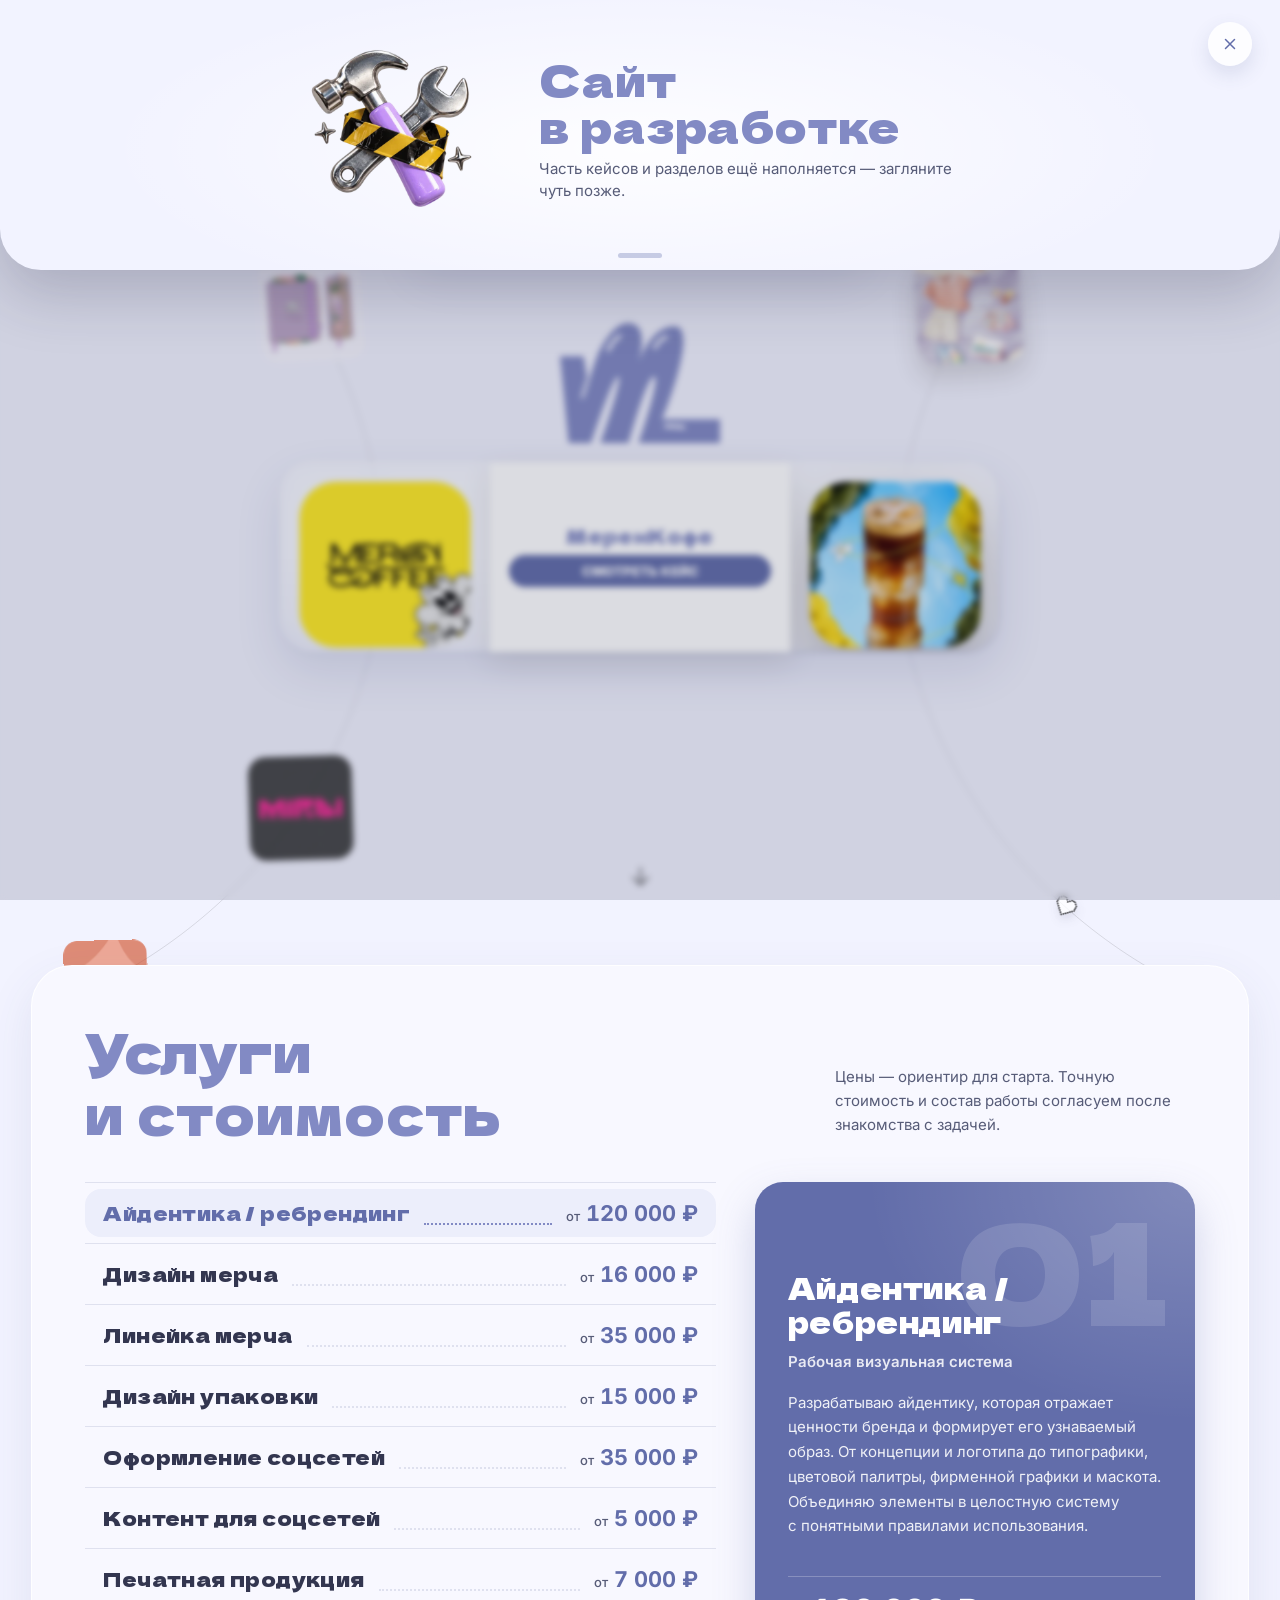
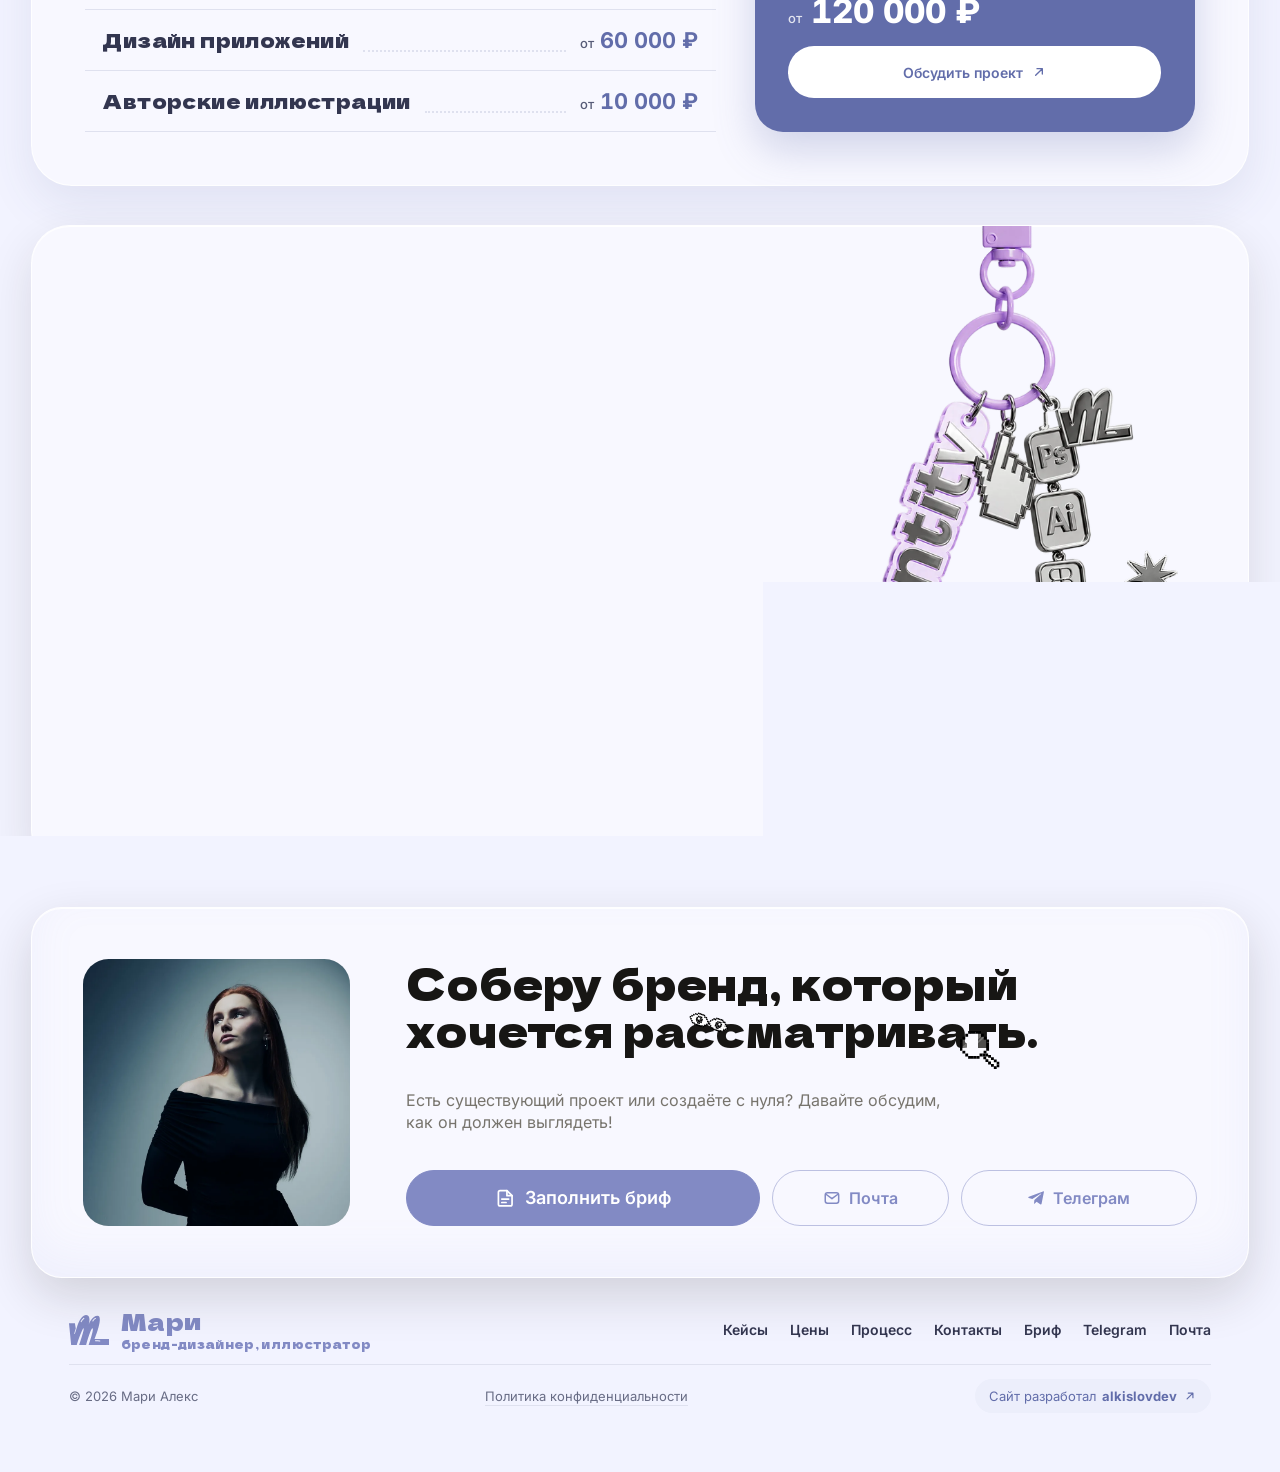
==== commit 9346df3a: "Услуги на телефоне: плавное раскрытие карточек и без серой подсветки при тапе - Раскрытие и сворачив" ====
--- a/index.html
+++ b/index.html
@@ -183,7 +183,7 @@
     <link rel="preload" href="./assets/fonts/inter-cyrillic-wght-normal.woff2" as="font" type="font/woff2" crossorigin />
     <link rel="preload" href="./assets/fonts/dela-gothic-one-cyrillic-400-normal.woff2" as="font" type="font/woff2" crossorigin />
     <link rel="stylesheet" href="./fonts.css?v=20261117-02" />
-    <link rel="stylesheet" href="./styles.css?v=20261124-03" />
+    <link rel="stylesheet" href="./styles.css?v=20261124-05" />
   </head>
   <body>
     <svg class="liquid-filter-defs" aria-hidden="true" focusable="false">
@@ -1015,7 +1015,7 @@
     </dialog>
 
     <script src="./cases-data.js?v=20261118-05"></script>
-    <script src="./script.js?v=20261124-02"></script>
+    <script src="./script.js?v=20261124-04"></script>
     <script src="./dev-notice.js?v=20261118-08" defer></script>
   </body>
 </html>
--- a/styles.css
+++ b/styles.css
@@ -69,6 +69,8 @@
 html {
   overflow-x: hidden;
   scroll-behavior: smooth;
+  /* No grey box from iOS around a tapped card or button: each control shows its own response. */
+  -webkit-tap-highlight-color: transparent;
 }
 
 body {
@@ -2306,7 +2308,8 @@
 }
 
 /* Accordion mode (narrow screens): set by script. Services are violet cards stacked with a
-   small gap; one is open at a time, its plus turns into a cross. Height is animated in JS. */
+   small gap; one is open at a time, its plus turns into a cross. The fold is animated in JS
+   with transform and clip-path; a clip would cut a shadow, so the cards have none. */
 .pricing.is-accordion .pricing-list {
   border: 0;
   display: grid;
@@ -2318,7 +2321,6 @@
   background: var(--accent-card);
   border: 0;
   border-radius: var(--radius-card);
-  box-shadow: 0 10px 22px rgba(98, 109, 170, 0.18);
   color: #fff;
   overflow: hidden;
 }
@@ -2352,7 +2354,7 @@
   font-weight: 600;
 }
 
-.pricing.is-accordion .pricing-service.is-open .pricing-caption {
+.pricing.is-accordion .pricing-service[open] .pricing-caption {
   display: block;
 }
 
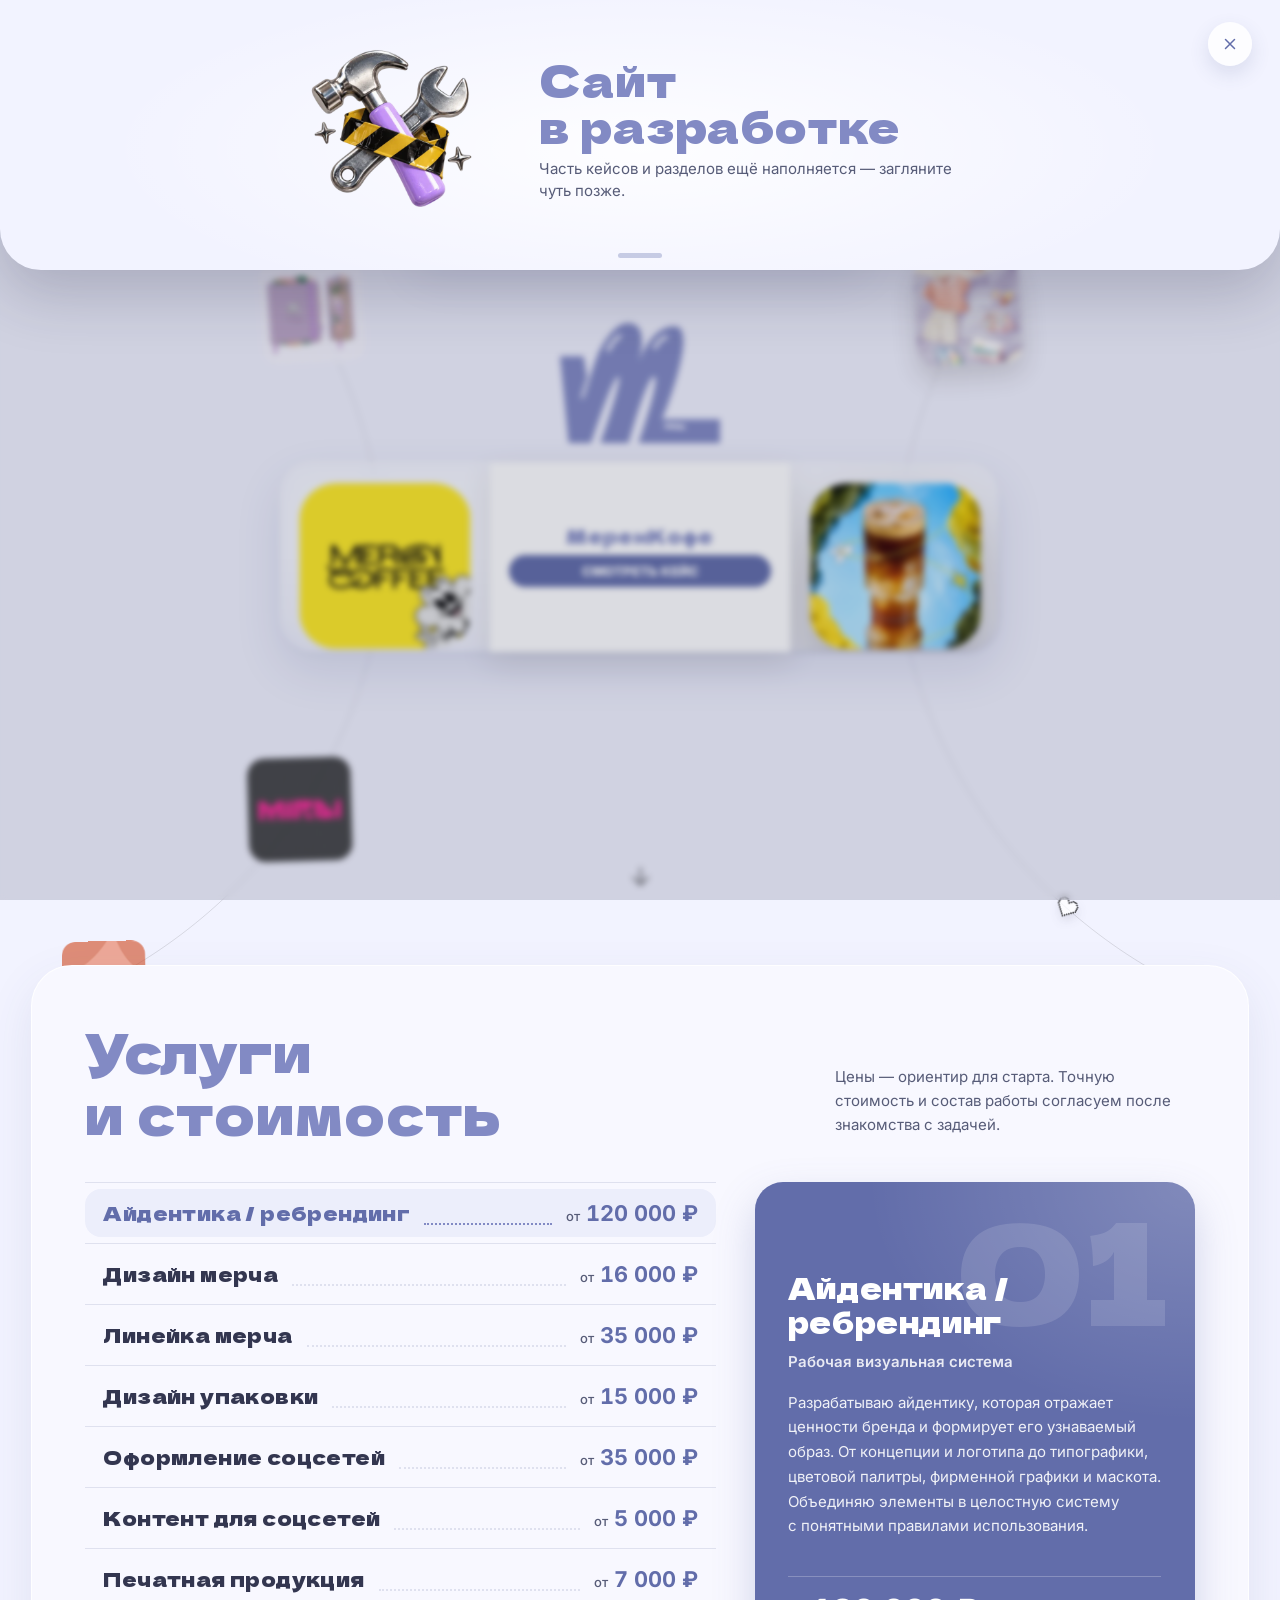
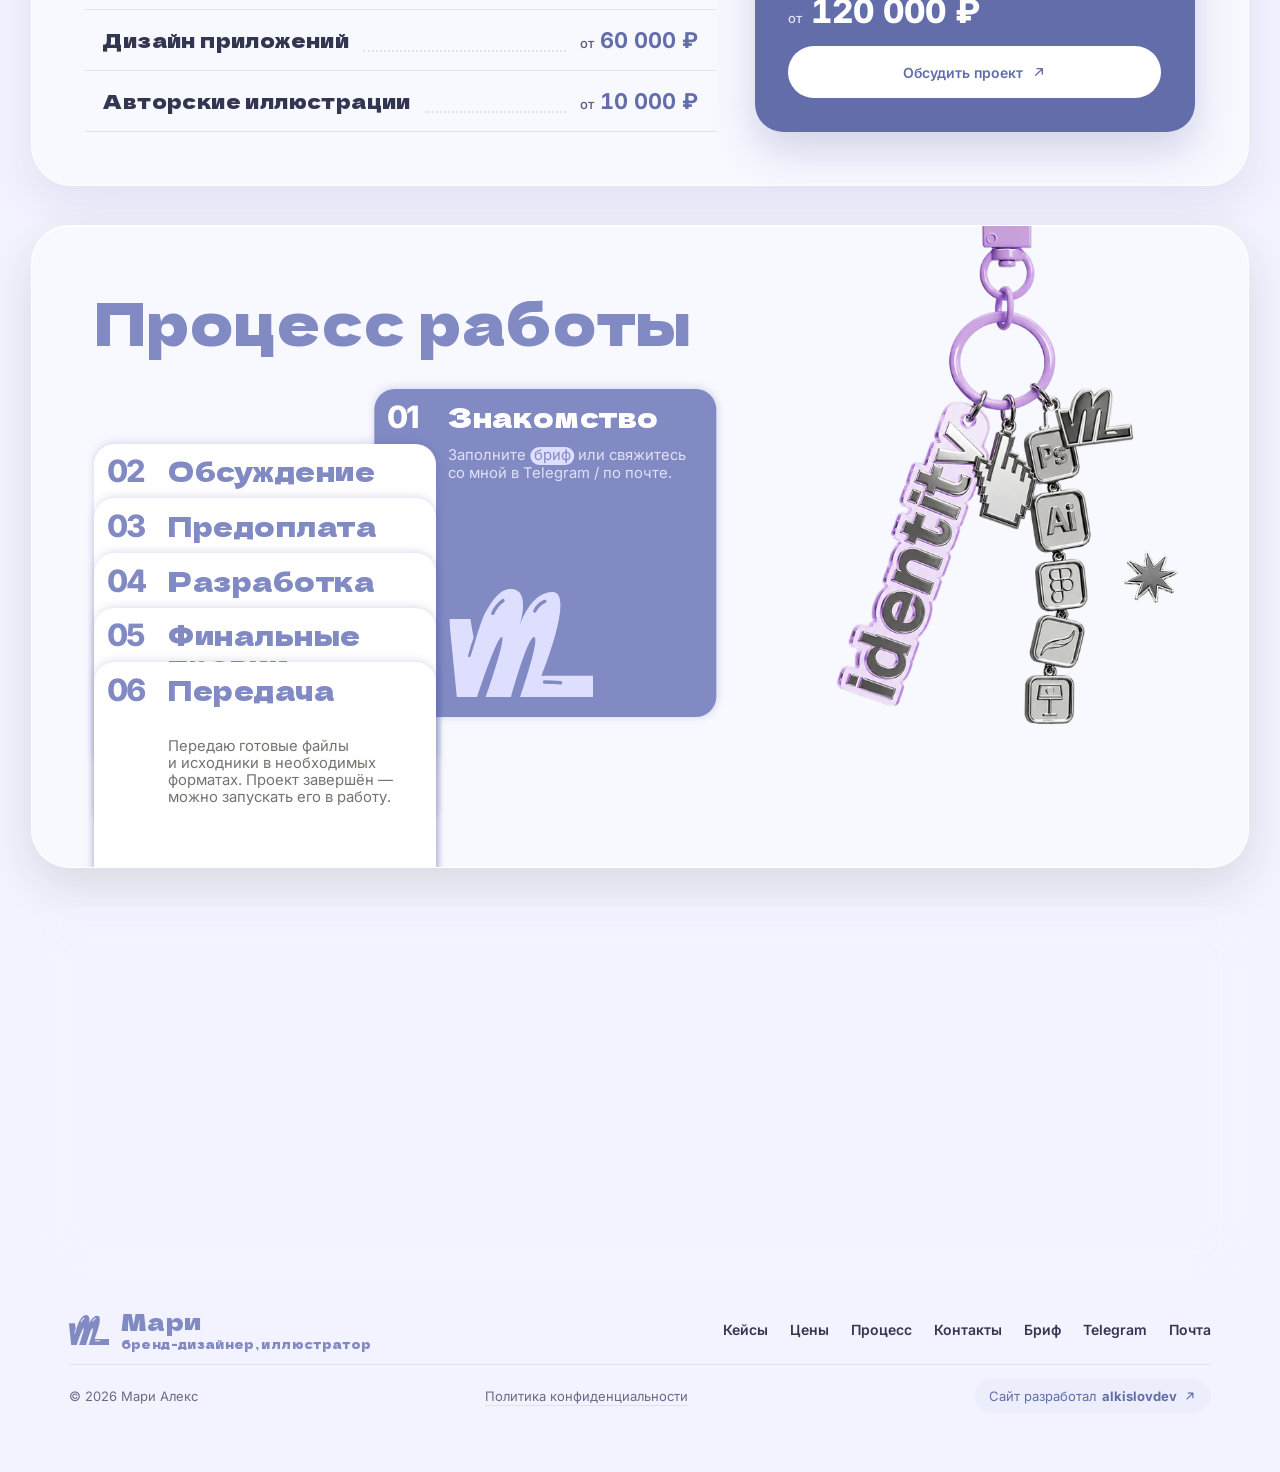
==== commit 220d956a: "Услуги на телефоне: мягкое раскрытие карточек, подпись под ценой - Раскрытие длится 620 мс по кривой" ====
--- a/index.html
+++ b/index.html
@@ -183,7 +183,7 @@
     <link rel="preload" href="./assets/fonts/inter-cyrillic-wght-normal.woff2" as="font" type="font/woff2" crossorigin />
     <link rel="preload" href="./assets/fonts/dela-gothic-one-cyrillic-400-normal.woff2" as="font" type="font/woff2" crossorigin />
     <link rel="stylesheet" href="./fonts.css?v=20261117-02" />
-    <link rel="stylesheet" href="./styles.css?v=20261124-05" />
+    <link rel="stylesheet" href="./styles.css?v=20261124-06" />
   </head>
   <body>
     <svg class="liquid-filter-defs" aria-hidden="true" focusable="false">
@@ -1015,7 +1015,7 @@
     </dialog>
 
     <script src="./cases-data.js?v=20261118-05"></script>
-    <script src="./script.js?v=20261124-04"></script>
+    <script src="./script.js?v=20261124-07"></script>
     <script src="./dev-notice.js?v=20261118-08" defer></script>
   </body>
 </html>
--- a/styles.css
+++ b/styles.css
@@ -53,6 +53,9 @@
   --motion-reveal: 600ms;
   --motion-ease: cubic-bezier(0.22, 1, 0.36, 1);
   --motion-exit-ease: cubic-bezier(0.4, 0, 1, 1);
+  /* iOS sheet curve: a soft start and a long settle. Sheets, folds, the dev notice. */
+  --motion-sheet-ease: cubic-bezier(0.32, 0.72, 0, 1);
+  --motion-fold: 620ms;
 }
 
 * {
@@ -2337,9 +2340,15 @@
   display: none;
 }
 
+/* Name and price come first in both states; the caption goes under the price with the rest of
+   the text, so a folding card hides it with the clip instead of dropping it at the end. */
 .pricing.is-accordion .pricing-title {
-  gap: 6px;
+  display: contents;
+}
+
+.pricing.is-accordion .pricing-name {
   grid-column: 1;
+  grid-row: 1;
 }
 
 .pricing.is-accordion .pricing-name {
@@ -2352,6 +2361,9 @@
   display: none;
   font-size: var(--text-body);
   font-weight: 600;
+  grid-column: 1 / -1;
+  grid-row: 3;
+  margin-top: 10px;
 }
 
 .pricing.is-accordion .pricing-service[open] .pricing-caption {
@@ -2378,7 +2390,7 @@
   box-shadow: none;
   grid-column: 2;
   grid-row: 1 / 3;
-  transition: transform var(--motion-panel) var(--motion-ease), background var(--motion-ui) var(--motion-ease);
+  transition: transform var(--motion-fold) var(--motion-sheet-ease), background var(--motion-ui) var(--motion-ease);
 }
 
 .pricing.is-accordion .pricing-toggle::before,
@@ -4079,8 +4091,6 @@
    Safari 26 paints the bar above the page in the flat colour of a fixed block at the top
    edge, so the highlight sits mid-sheet and the top edge stays exactly #f2f3ff: no seam. */
 .dev-notice {
-  --dev-sheet-ease: cubic-bezier(0.32, 0.72, 0, 1);
-
   background:
     radial-gradient(60% 90% at 50% 55%, rgba(255, 255, 255, 0.9), transparent 70%),
     #f2f3ff;
@@ -4099,7 +4109,7 @@
   top: 0;
   touch-action: none;
   transform: translateY(calc(-100% - 40px));
-  transition: transform 500ms var(--dev-sheet-ease), height 500ms var(--dev-sheet-ease);
+  transition: transform 500ms var(--motion-sheet-ease), height 500ms var(--motion-sheet-ease);
   user-select: none;
   z-index: 40;
 }
@@ -4208,7 +4218,7 @@
   inset: 0;
   opacity: 0;
   position: fixed;
-  transition: opacity 500ms var(--dev-sheet-ease, cubic-bezier(0.32, 0.72, 0, 1));
+  transition: opacity 500ms var(--motion-sheet-ease);
   z-index: 39;
 }
 
